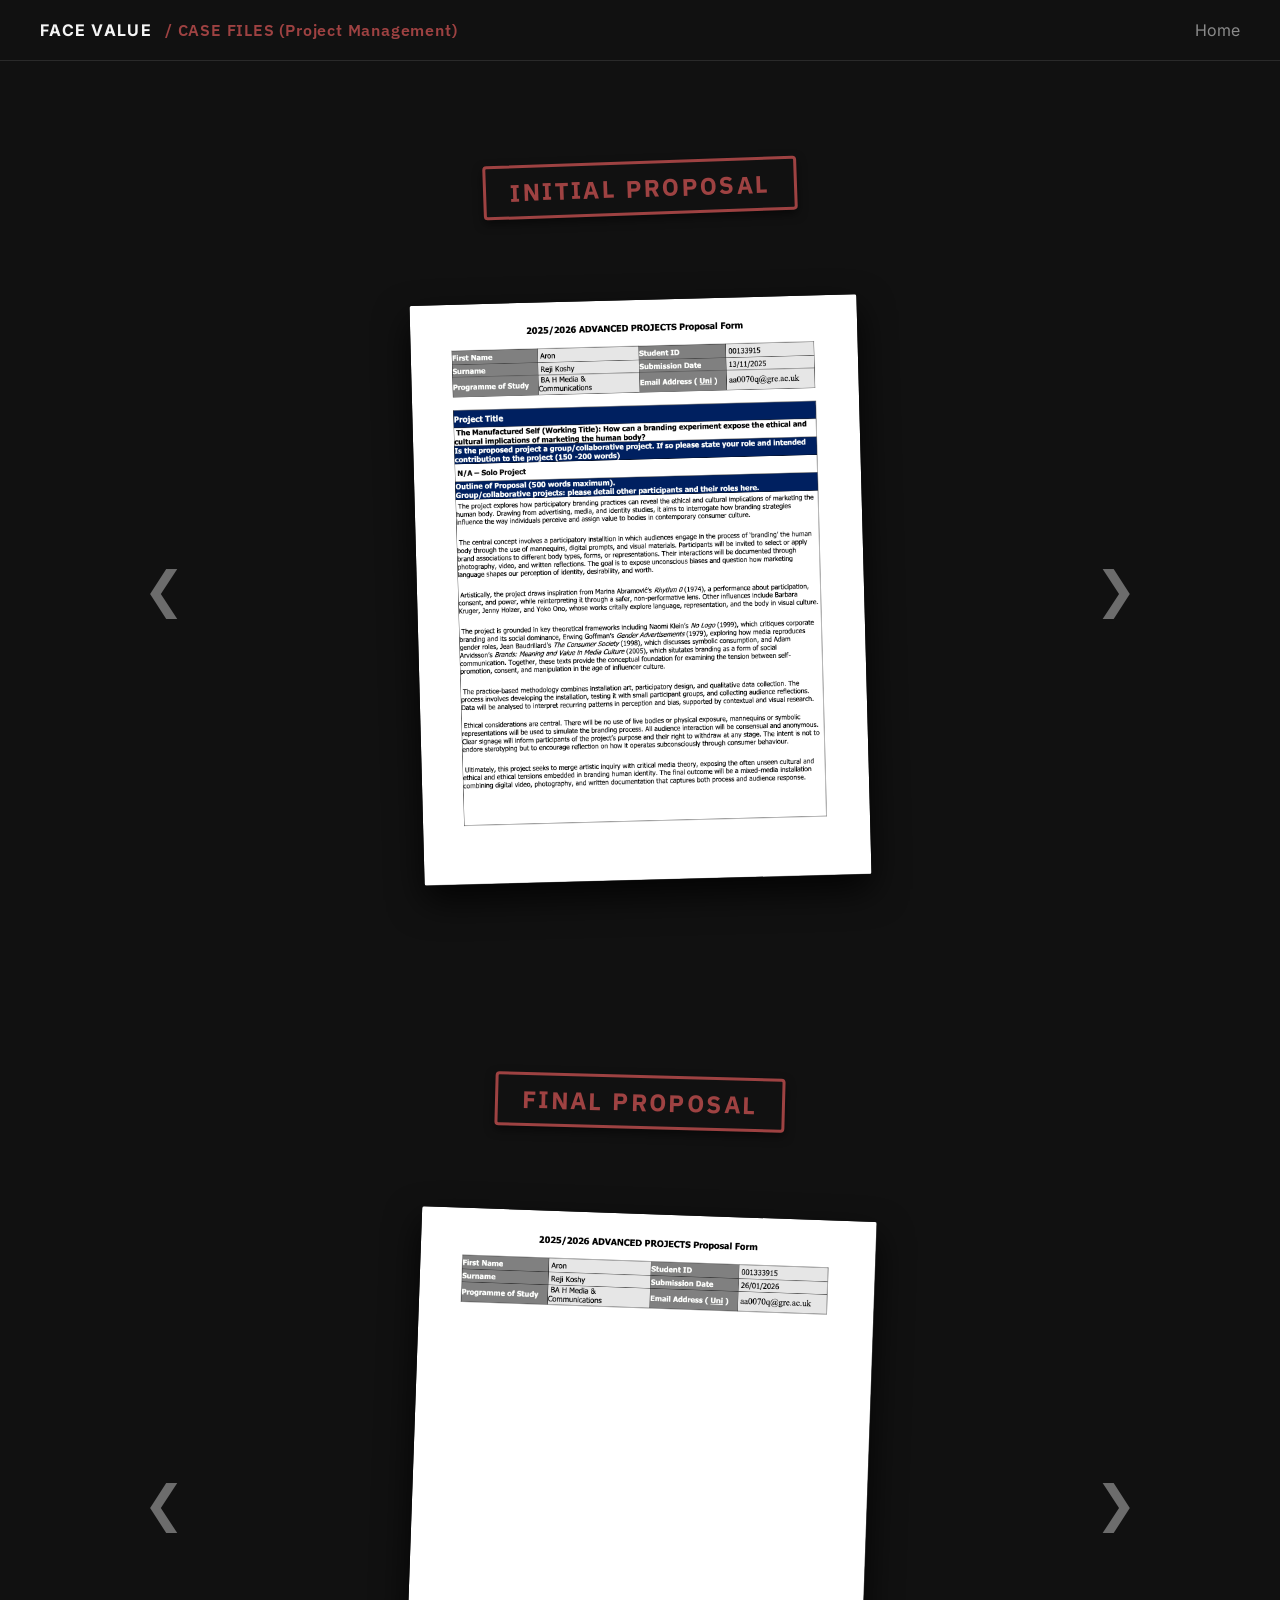
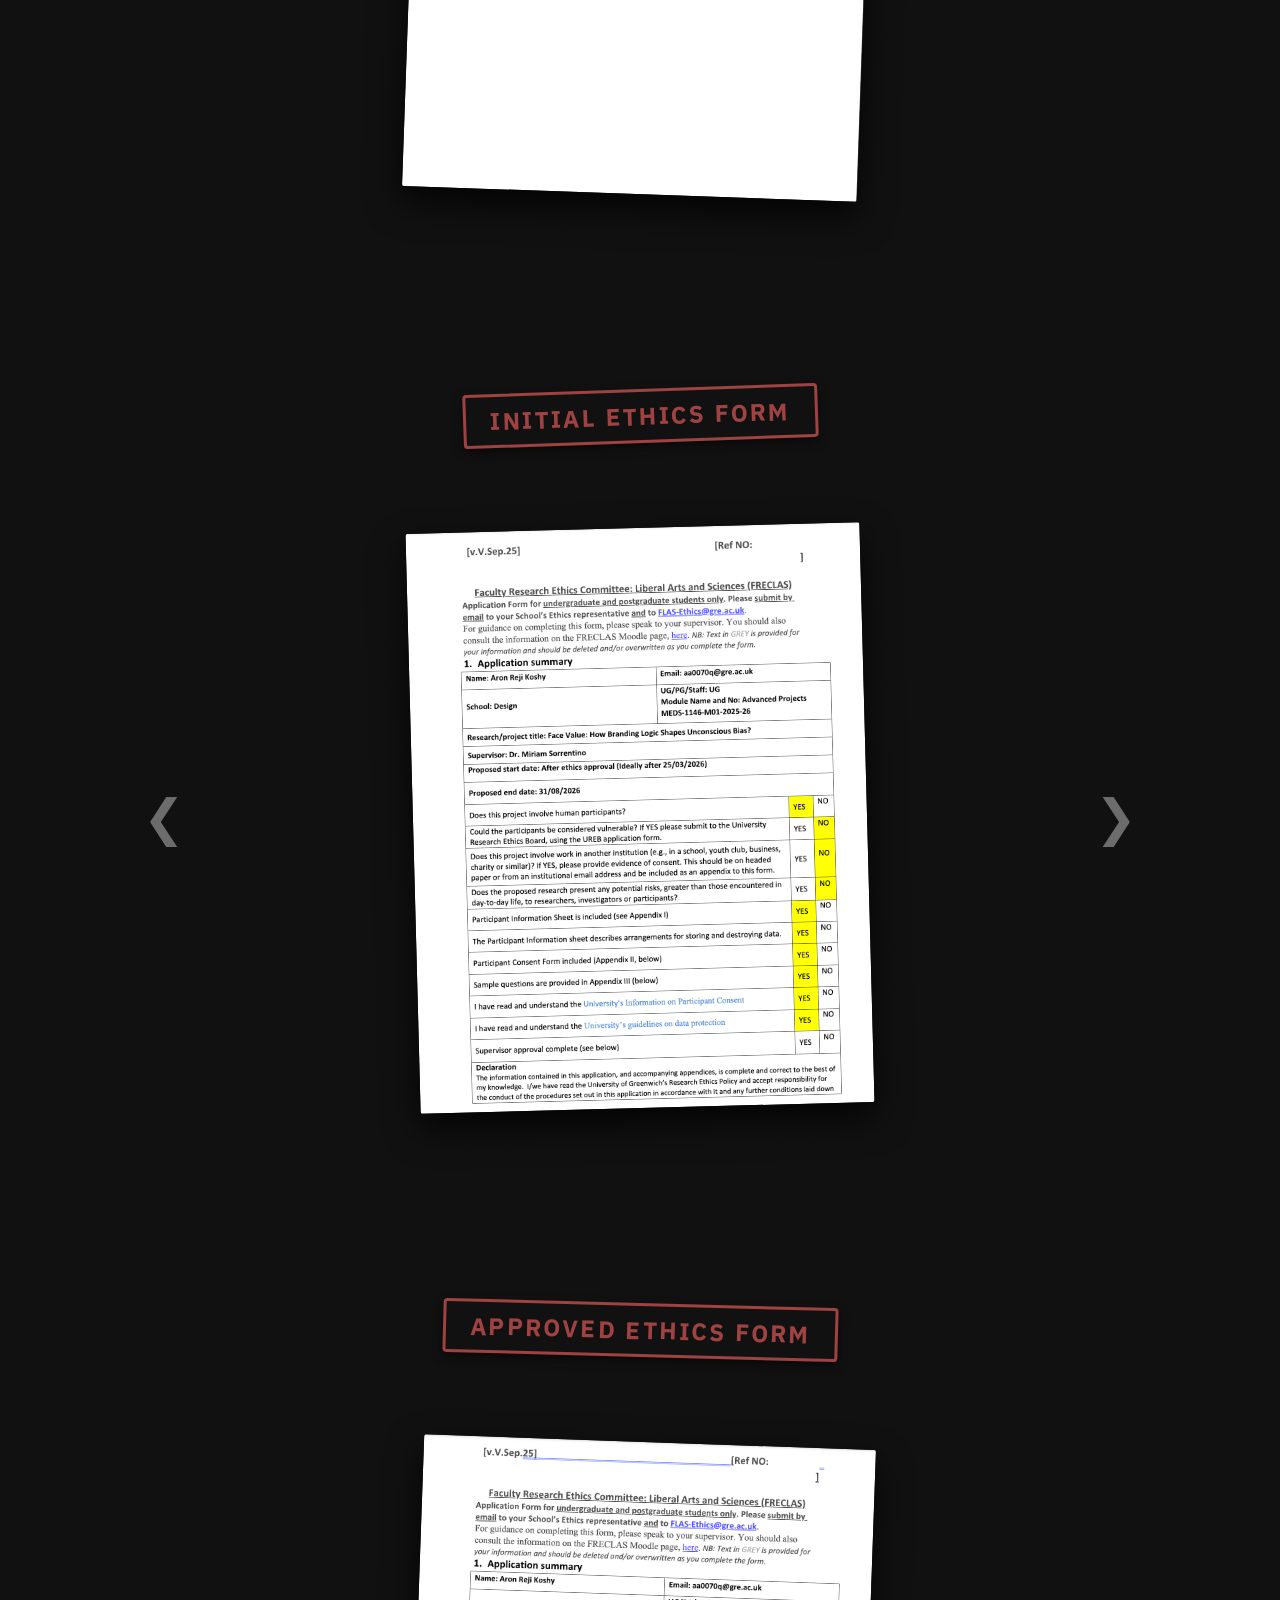
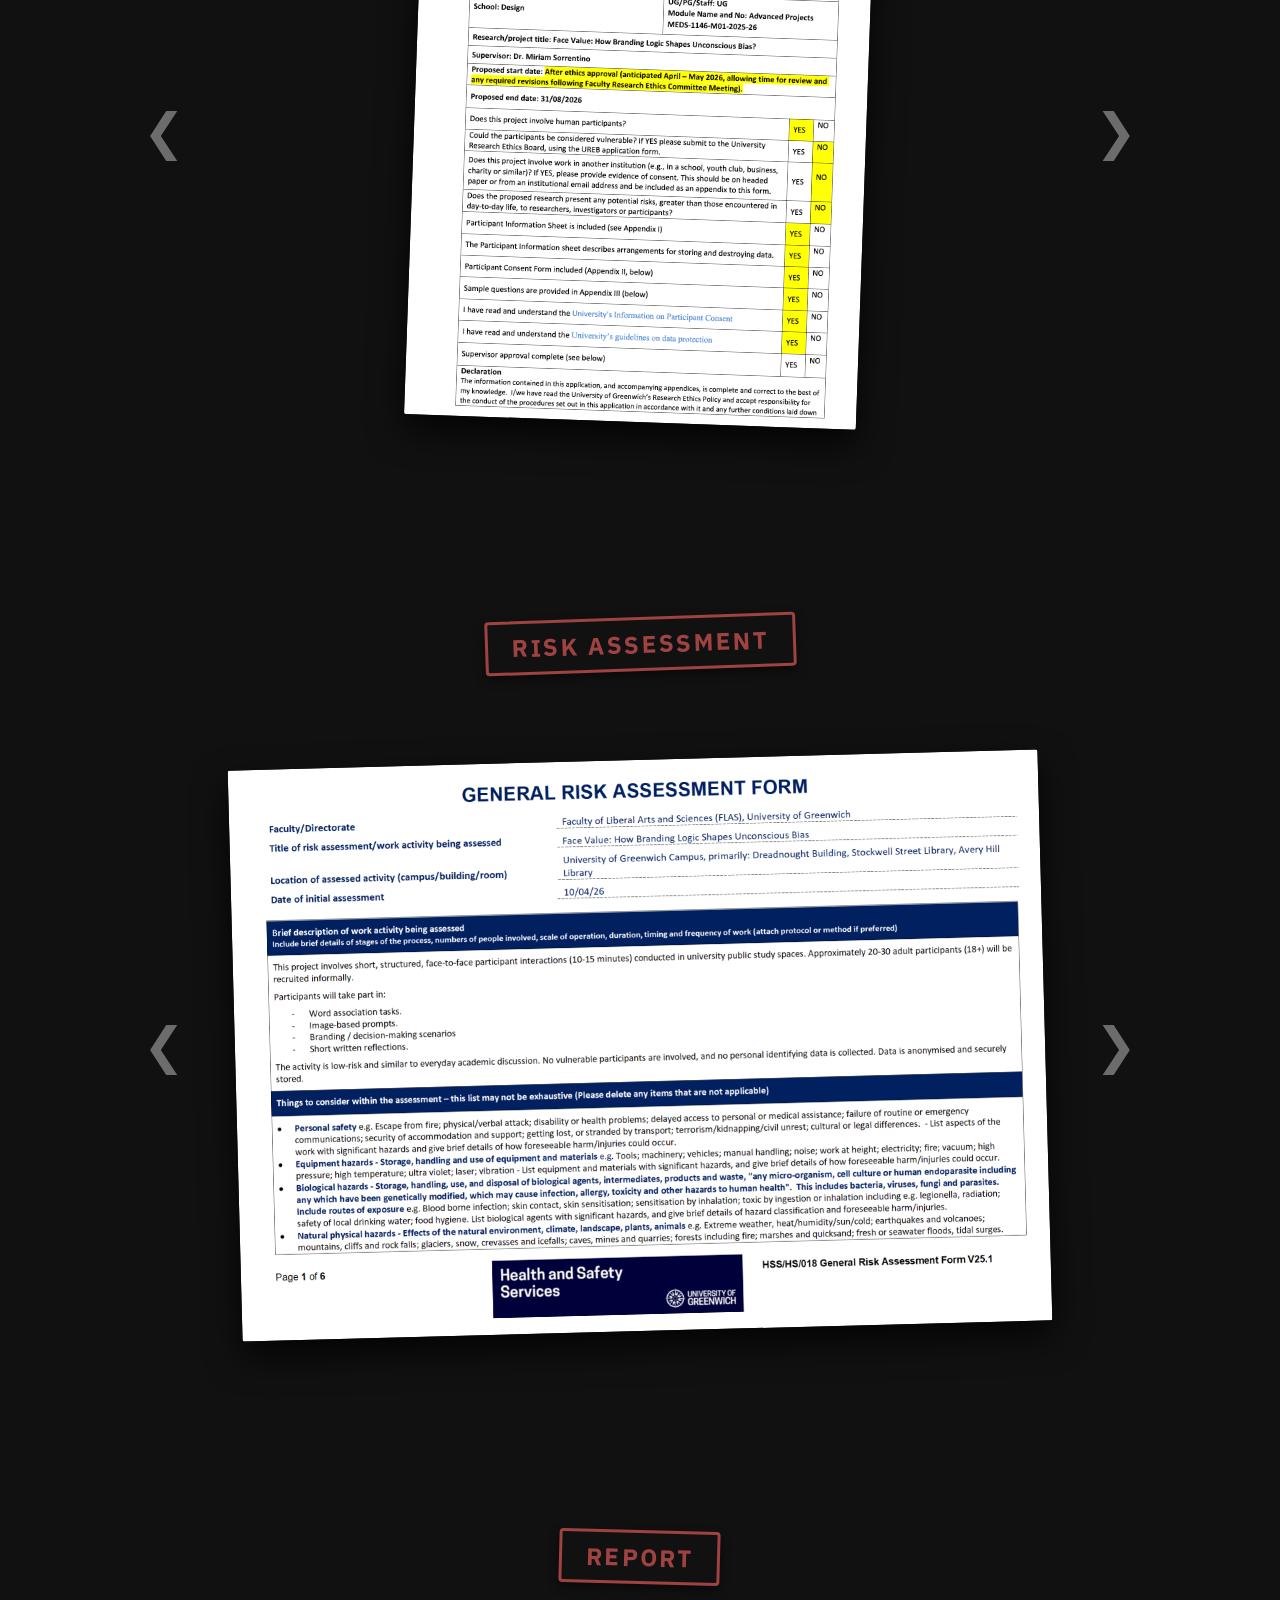
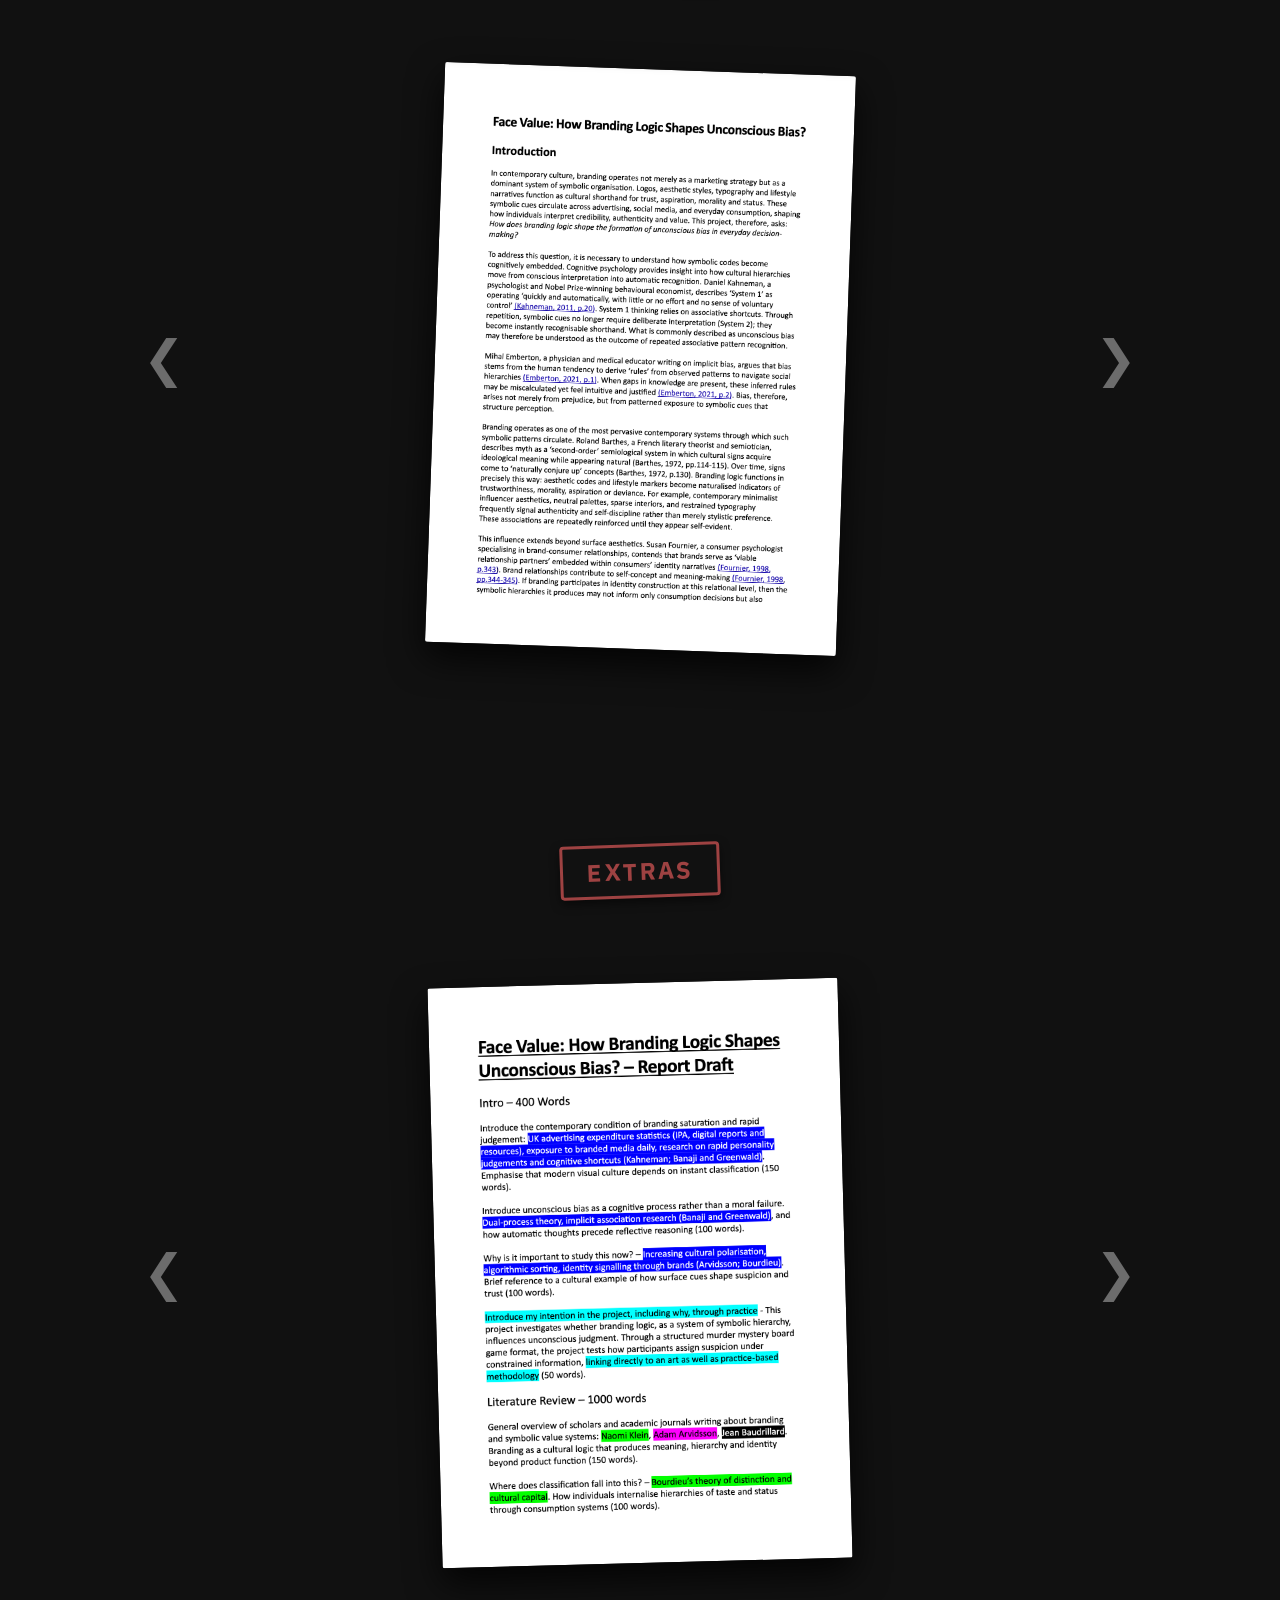
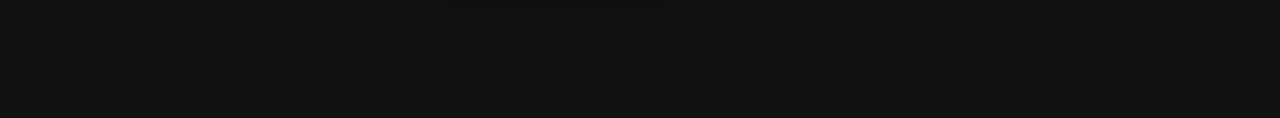
==== management.html @ d6b0194a "first commit" ====
<!DOCTYPE html>
<html lang="en">
<head>
  <meta charset="UTF-8">
  <title>Project Management | Face Value</title>
  
  <link rel="preconnect" href="https://fonts.googleapis.com">
  <link rel="preconnect" href="https://fonts.gstatic.com" crossorigin>
  <link href="https://fonts.googleapis.com/css2?family=IBM+Plex+Sans:wght@400;600;700&family=Inter:wght@300;400;600&display=swap" rel="stylesheet">
  
  <link rel="stylesheet" href="style.css">
</head>

<body>

<nav class="nav">
  <div class="logo">FACE VALUE <span class="nav-subtitle">/ CASE FILES (Project Management)</span></div>
  <div class="nav-links">
    <a href="index.html">Home</a>
  </div>
</nav>

<section class="management-feed">

  <div class="doc-block">
    <h2>Initial Proposal</h2>
    <div class="carousel">
      <button class="arrow left">&#10094;</button>
      <div class="carousel-track">
        <img src="assets/proposal-initial-1.png" class="zoomable active" alt="Initial Proposal Page 1">
        <img src="assets/proposal-initial-2.png" class="zoomable" alt="Initial Proposal Page 2">
        <img src="assets/proposal-initial-3.png" class="zoomable" alt="Initial Proposal Page 3">
      </div>
      <button class="arrow right">&#10095;</button>
    </div>
  </div>

  <div class="doc-block">
    <h2>Final Proposal</h2>
    <div class="carousel">
      <button class="arrow left">&#10094;</button>
      <div class="carousel-track">
        <img src="assets/proposal-final-1.png" class="zoomable active" alt="Final Proposal Page 1">
        <img src="assets/proposal-final-2.png" class="zoomable" alt="Final Proposal Page 2">
        <img src="assets/proposal-final-3.png" class="zoomable" alt="Final Proposal Page 3">
        <img src="assets/proposal-final-4.png" class="zoomable" alt="Final Proposal Page 4">
      </div>
      <button class="arrow right">&#10095;</button>
    </div>
  </div>

  <div class="doc-block">
    <h2>Initial Ethics Form</h2>
    <div class="carousel">
      <button class="arrow left">&#10094;</button>
      <div class="carousel-track">
        <img src="assets/ethics-initial-1.png" class="zoomable active" alt="Initial Ethics Form Page 1">
        <img src="assets/ethics-initial-2.png" class="zoomable" alt="Initial Ethics Form Page 2">
        <img src="assets/ethics-initial-3.png" class="zoomable" alt="Initial Ethics Form Page 3">
        <img src="assets/ethics-initial-4.png" class="zoomable" alt="Initial Ethics Form Page 4">
        <img src="assets/ethics-initial-5.png" class="zoomable" alt="Initial Ethics Form Page 5">
        <img src="assets/ethics-initial-6.png" class="zoomable" alt="Initial Ethics Form Page 6">
        <img src="assets/ethics-initial-7.png" class="zoomable" alt="Initial Ethics Form Page 7">
        <img src="assets/ethics-initial-8.png" class="zoomable" alt="Initial Ethics Form Page 8">
        <img src="assets/ethics-initial-9.png" class="zoomable" alt="Initial Ethics Form Page 9">
        <img src="assets/ethics-initial-10.png" class="zoomable" alt="Initial Ethics Form Page 10">
      </div>
      <button class="arrow right">&#10095;</button>
    </div>
  </div>

  <div class="doc-block">
    <h2>Approved Ethics Form</h2>
    <div class="carousel">
      <button class="arrow left">&#10094;</button>
      <div class="carousel-track">
        <img src="assets/ethics-approved-1.png" class="zoomable active" alt="Approved Ethics Form Page 1">
        <img src="assets/ethics-approved-2.png" class="zoomable" alt="Approved Ethics Form Page 2">
        <img src="assets/ethics-approved-3.png" class="zoomable" alt="Approved Ethics Form Page 3">
        <img src="assets/ethics-approved-4.png" class="zoomable" alt="Approved Ethics Form Page 4">
        <img src="assets/ethics-approved-5.png" class="zoomable" alt="Approved Ethics Form Page 5">
        <img src="assets/ethics-approved-6.png" class="zoomable" alt="Approved Ethics Form Page 6">
        <img src="assets/ethics-approved-7.png" class="zoomable" alt="Approved Ethics Form Page 7">
        <img src="assets/ethics-approved-8.png" class="zoomable" alt="Approved Ethics Form Page 8">
        <img src="assets/ethics-approved-9.png" class="zoomable" alt="Approved Ethics Form Page 9">
        <img src="assets/ethics-approved-10.png" class="zoomable" alt="Approved Ethics Form Page 10">
        <img src="assets/ethics-approved-11.png" class="zoomable" alt="Approved Ethics Form Page 11">
        <img src="assets/ethics-approved-12.png" class="zoomable" alt="Approved Ethics Form Page 12">
        <img src="assets/ethics-approved-13.png" class="zoomable" alt="Approved Ethics Form Page 13">
      </div>
      <button class="arrow right">&#10095;</button>
    </div>
  </div>

  <div class="doc-block">
    <h2>Risk Assessment</h2>
    <div class="carousel">
      <button class="arrow left">&#10094;</button>
      <div class="carousel-track">
        <img src="assets/risk-1.png" class="zoomable active" alt="Risk Assessment Page 1">
        <img src="assets/risk-2.png" class="zoomable" alt="Risk Assessment Page 2">
        <img src="assets/risk-3.png" class="zoomable" alt="Risk Assessment Page 3">
        <img src="assets/risk-4.png" class="zoomable" alt="Risk Assessment Page 4">
        <img src="assets/risk-5.png" class="zoomable" alt="Risk Assessment Page 5">
        <img src="assets/risk-6.png" class="zoomable" alt="Risk Assessment Page 6">
      </div>
      <button class="arrow right">&#10095;</button>
    </div>
  </div>

  <div class="doc-block">
    <h2>Report</h2>
    <div class="carousel">
      <button class="arrow left">&#10094;</button>
      <div class="carousel-track">
        <img src="assets/report-1.png" class="zoomable active" alt="Report Page 1">
        <img src="assets/report-2.png" class="zoomable" alt="Report Page 2">
        <img src="assets/report-3.png" class="zoomable" alt="Report Page 3">
        <img src="assets/report-4.png" class="zoomable" alt="Report Page 4">
        <img src="assets/report-5.png" class="zoomable" alt="Report Page 5">
        <img src="assets/report-6.png" class="zoomable" alt="Report Page 6">
        <img src="assets/report-7.png" class="zoomable" alt="Report Page 7">
        <img src="assets/report-8.png" class="zoomable" alt="Report Page 8">
        <img src="assets/report-9.png" class="zoomable" alt="Report Page 9">
        <img src="assets/report-10.png" class="zoomable" alt="Report Page 10">
        <img src="assets/report-11.png" class="zoomable" alt="Report Page 11">
        <img src="assets/report-12.png" class="zoomable" alt="Report Page 12">
        <img src="assets/report-13.png" class="zoomable" alt="Report Page 13">
        <img src="assets/report-14.png" class="zoomable" alt="Report Page 14">
        <img src="assets/report-15.png" class="zoomable" alt="Report Page 15">
        <img src="assets/report-16.png" class="zoomable" alt="Report Page 16">
        <img src="assets/report-17.png" class="zoomable" alt="Report Page 17">
        <img src="assets/report-18.png" class="zoomable" alt="Report Page 18">
      </div>
      <button class="arrow right">&#10095;</button>
    </div>
  </div>

  <div class="doc-block">
    <h2>Extras</h2>
    <div class="carousel">
      <button class="arrow left">&#10094;</button>
      <div class="carousel-track">
        <img src="assets/extras-1.png" class="zoomable active" alt="Extras Page 1">
        <img src="assets/extras-2.png" class="zoomable" alt="Extras Page 2">
        <img src="assets/extras-3.png" class="zoomable" alt="Extras Page 3">
        <img src="assets/extras-4.png" class="zoomable" alt="Extras Page 4">
      </div>
      <button class="arrow right">&#10095;</button>
    </div>
  </div>

</section>

<div class="zoom-overlay" id="zoomOverlay">
  <div class="zoom-wrapper">
    <button class="modal-arrow left" id="modalLeft">&#10094;</button>
    <img id="zoomedImage">
    <button class="modal-arrow right" id="modalRight">&#10095;</button>
  </div>
</div>

<script src="management.js"></script>

</body>
</html>
---- style.css ----
@property --float-x { syntax: "<length>"; inherits: false; initial-value: 0px; }
@property --float-y { syntax: "<length>"; inherits: false; initial-value: 0px; }
@property --float-rotate { syntax: "<angle>"; inherits: false; initial-value: 0deg; }
@property --ambient-light { syntax: "<number>"; inherits: false; initial-value: 0; }
@property --ambient-red { syntax: "<number>"; inherits: false; initial-value: 0; }
@property --fog-pulse { syntax: "<number>"; inherits: false; initial-value: 0; }

body {
  margin: 0;
  min-height: 100vh;
  /* Design System: Helvetica Neue for general hierarchy, Inter for standard text fallback */
  font-family: "Helvetica Neue", Inter, sans-serif; 
  background: #111111;
  color: #F5F5F5;
  animation: page-enter 320ms cubic-bezier(0.16, 1, 0.3, 1) backwards;
  transition: opacity 260ms ease, transform 260ms cubic-bezier(0.22, 1, 0.36, 1), filter 260ms ease;
}

body.page-leaving {
  opacity: 0;
  transform: scale(0.985);
  filter: brightness(0.78);
  pointer-events: none;
}

.home-page {
  --edge-darkness: 0.62;
  --fog-opacity: 0.55;
  --fog-pulse: 0;
  --red-wash: 0.16;
  --spotlight-strength: 0.13;
  --ambient-light: 0;
  --ambient-red: 0;
  position: relative;
  overflow-x: hidden;
  background:
    radial-gradient(circle at 50% 34%, rgba(255, 255, 255, calc(var(--spotlight-strength) + var(--ambient-light))), rgba(255, 255, 255, 0.025) 22%, transparent 48%),
    radial-gradient(circle at 50% 48%, rgba(158, 66, 66, calc(var(--red-wash) + var(--ambient-red))), transparent 34%),
    linear-gradient(155deg, #171515 0%, #0f1010 45%, #181210 100%);
  animation: page-enter 320ms cubic-bezier(0.16, 1, 0.3, 1) backwards, ambient-light-pulse 34s ease-in-out infinite alternate;
}

.home-page:has(.card:hover) {
  --edge-darkness: 0.74;
  --fog-opacity: 0.42;
  --red-wash: 0.1;
  --spotlight-strength: 0.09;
}

.home-page::before, .home-page::after { content: ""; position: fixed; inset: 0; pointer-events: none; }
.home-page::before { z-index: 0; background: radial-gradient(circle at center, transparent 42%, rgba(0, 0, 0, var(--edge-darkness)) 100%), repeating-radial-gradient(circle at 18% 32%, rgba(255, 255, 255, 0.035) 0 1px, transparent 1px 4px), repeating-radial-gradient(circle at 72% 64%, rgba(0, 0, 0, 0.08) 0 1px, transparent 1px 5px); background-size: auto, 9px 9px, 11px 11px; mix-blend-mode: soft-light; transition: background 0.35s ease; }
.home-page::after { z-index: 1; background: radial-gradient(circle at 50% 42%, rgba(255, 255, 255, 0.06), transparent 28%), radial-gradient(circle at 28% 70%, rgba(255, 255, 255, 0.045), transparent 24%); filter: blur(26px); opacity: calc(var(--fog-opacity) + var(--fog-pulse)); transform: scale(1); transition: opacity 0.35s ease; animation: ambient-fog-drift 42s ease-in-out infinite alternate; }

.home-page .home-title, .home-page .board { position: relative; z-index: 2; }

.nav { display: flex; justify-content: space-between; align-items: center; padding: 20px 40px; border-bottom: 1px solid #2a2a2a; animation: nav-pop 420ms cubic-bezier(0.16, 1, 0.3, 1) 80ms backwards; }
.logo { font-weight: 700; letter-spacing: 0.08em; }
.nav a { margin-left: 20px; text-decoration: none; color: #8A8A8A; transition: color 0.3s ease; }
.nav a:hover { color: #F5F5F5; }

.home-title { max-width: 1180px; margin: 0 auto; padding: 48px 40px 4px; text-align: center; }
.home-title h1 { margin: 0; font-size: clamp(48px, 8vw, 96px); font-weight: 800; line-height: 0.95; letter-spacing: 0.08em; text-shadow: 0 18px 80px rgba(0, 0, 0, 0.5), 0 0 30px rgba(255, 255, 255, 0.08); animation: title-settle 820ms cubic-bezier(0.16, 1, 0.3, 1) 100ms both; }

.board { position: relative; height: calc(100vh - 150px); min-height: 580px; max-width: 1180px; margin: 0 auto; }
.board::after { content: ""; position: absolute; inset: 0; z-index: 0; pointer-events: none; background: radial-gradient(circle at 50% 46%, rgba(158, 66, 66, 0.16), transparent 58%); opacity: 0.28; transition: opacity 0.35s ease; }
.board:has(.card:hover)::after { opacity: 0.5; }

.card { --card-tilt: 0deg; --float-x: 0px; --float-y: 0px; --float-rotate: 0deg; --magnet-x: 0px; --magnet-y: 0px; position: absolute; z-index: 1; width: 220px; padding: 20px; background: #1a1a1a; border: 1px solid #2a2a2a; cursor: pointer; transition: transform 0.35s ease, border-color 0.35s ease, box-shadow 0.35s ease, filter 0.35s ease, opacity 0.35s ease; }
.home-page .card { color: #181818; background: radial-gradient(circle at 22% 18%, rgba(255, 255, 255, 0.8), transparent 16%), repeating-radial-gradient(circle at 14% 26%, rgba(0, 0, 0, 0.035) 0 1px, transparent 1px 5px), repeating-linear-gradient(105deg, rgba(255, 255, 255, 0.16) 0 1px, transparent 1px 7px), linear-gradient(145deg, #f0f0ef, #d9dada); border-color: rgba(255, 255, 255, 0.42); border-radius: 4px; box-shadow: 0 18px 34px rgba(0, 0, 0, 0.38), 0 2px 2px rgba(0, 0, 0, 0.18); filter: saturate(0.92) contrast(0.96); transform: translate3d(calc(var(--magnet-x) + var(--float-x)), calc(var(--magnet-y) + var(--float-y)), 0) rotate(calc(var(--card-tilt) + var(--float-rotate))); transform-origin: center top; animation: card-drift 31s ease-in-out infinite alternate; will-change: transform; }
.home-page .card::before { content: ""; position: absolute; top: 9px; left: 50%; width: 10px; height: 10px; border-radius: 50%; background: radial-gradient(circle at 35% 30%, #ffd9d9 0 18%, #b84a4a 48%, #5d1515 100%); box-shadow: 0 2px 4px rgba(0, 0, 0, 0.38), 0 0 10px rgba(158, 66, 66, 0.28); transform: translateX(-50%); }
.home-page .card h2, .home-page .card p { position: relative; }
.home-page .card h2 { margin-top: 12px; }
.home-page .card p { color: rgba(24, 24, 24, 0.68); }

.card:hover { z-index: 3; opacity: 1; transform: translate3d(calc(var(--magnet-x) + var(--float-x)), calc(var(--magnet-y) + var(--float-y) - 9px), 0) rotate(calc(var(--card-tilt) + var(--float-rotate))) scale(1.05); border-color: #9E4242; }
.home-page .card:hover { box-shadow: 0 26px 52px rgba(0, 0, 0, 0.48), 0 6px 10px rgba(0, 0, 0, 0.2); border-color: rgba(195, 92, 84, 0.7); filter: saturate(1.08) contrast(1.08); }
.home-page .card.is-transitioning { z-index: 5; opacity: 1; pointer-events: none; transform: translate3d(calc(var(--magnet-x) + var(--float-x)), calc(var(--magnet-y) + var(--float-y) - 16px), 0) rotate(calc(var(--card-tilt) + var(--float-rotate))) scale(1.16); filter: saturate(1.1) contrast(1.1); box-shadow: 0 34px 70px rgba(0, 0, 0, 0.58), 0 12px 22px rgba(0, 0, 0, 0.25); transition-duration: 260ms; }
.board:has(.card:hover) .card:not(:hover) { opacity: 0.42; filter: saturate(0.72) contrast(0.88) blur(0.45px); }
.board:has(.card.is-transitioning) .card:not(.is-transitioning) { opacity: 0.22; filter: saturate(0.6) contrast(0.82) blur(0.8px); }

.card:nth-child(1) { --card-tilt: -2.6deg; top: 12%; left: clamp(24px, calc(50% - 330px), calc(100% - 244px)); animation-duration: 34s; animation-delay: -8s; }
.card:nth-child(2) { --card-tilt: 1.8deg; top: 36%; left: clamp(24px, calc(50% - 108px), calc(100% - 244px)); animation-duration: 39s; animation-delay: -17s; }
.card:nth-child(3) { --card-tilt: 2.4deg; top: 10%; left: clamp(24px, calc(50% + 102px), calc(100% - 244px)); animation-duration: 36s; animation-delay: -12s; }
.card:nth-child(4) { --card-tilt: -1.7deg; bottom: 12%; left: clamp(24px, calc(50% - 280px), calc(100% - 244px)); animation-duration: 41s; animation-delay: -22s; }
.card:nth-child(5) { --card-tilt: 1.2deg; bottom: 14%; left: clamp(24px, calc(50% + 78px), calc(100% - 244px)); animation-duration: 37s; animation-delay: -5s; }

@keyframes page-enter { from { opacity: 0; transform: scale(1.012); filter: brightness(0.8); } to { opacity: 1; transform: scale(1); filter: brightness(1); } }
@keyframes nav-pop { from { opacity: 0; transform: translate3d(0, -12px, 0) scale(0.985); } to { opacity: 1; transform: translate3d(0, 0, 0); } }
@keyframes title-settle { from { opacity: 0; transform: translate3d(0, 10px, 0) scale(0.99); filter: blur(2px); } to { opacity: 1; transform: translate3d(0, 0, 0) scale(1); filter: blur(0); } }
@keyframes card-drift { 0% { --float-x: -1px; --float-y: 0.5px; --float-rotate: -0.12deg; } 45% { --float-x: 1.5px; --float-y: -1.25px; --float-rotate: 0.14deg; } 100% { --float-x: -0.5px; --float-y: 1px; --float-rotate: -0.08deg; } }
@keyframes ambient-light-pulse { 0% { --ambient-light: -0.008; --ambient-red: -0.01; } 50% { --ambient-light: 0.012; --ambient-red: 0.006; } 100% { --ambient-light: -0.002; --ambient-red: 0.012; } }
@keyframes ambient-fog-drift { 0% { --fog-pulse: -0.025; transform: translate3d(0, 0, 0) scale(1); } 50% { --fog-pulse: 0.015; transform: translate3d(0.4%, -0.35%, 0) scale(1.035); } 100% { --fog-pulse: 0.005; transform: translate3d(-0.25%, 0.25%, 0) scale(1.02); } }

@media (prefers-reduced-motion: reduce) {
  .home-page, .home-page::after, .home-page .card, .home-page .home-title h1, .nav { animation: none; }
  body { animation: none; transition: opacity 160ms ease; }
  body.page-leaving { transform: none; filter: none; }
}

@media (hover: hover) and (pointer: fine) {
  .home-page, .home-page a, .home-page .card { cursor: none; }
  .custom-cursor, .cursor-trail { position: fixed; top: 0; left: 0; border-radius: 50%; pointer-events: none; opacity: 0; transform: translate3d(-50%, -50%, 0); transition: width 0.25s ease, height 0.25s ease, border-color 0.25s ease, background 0.25s ease, opacity 0.25s ease; z-index: 20; }
  .custom-cursor { width: 14px; height: 14px; border: 1px solid rgba(245, 245, 245, 0.62); background: rgba(245, 245, 245, 0.04); box-shadow: 0 0 18px rgba(245, 245, 245, 0.08); mix-blend-mode: difference; }
  .cursor-trail { width: 26px; height: 26px; border: 1px solid rgba(158, 66, 66, 0.2); background: rgba(158, 66, 66, 0.045); filter: blur(0.2px); z-index: 19; }
  .cursor-ready .custom-cursor, .cursor-ready .cursor-trail { opacity: 1; }
  .cursor-card-hover .custom-cursor { width: 30px; height: 30px; border-color: rgba(195, 92, 84, 0.82); background: rgba(195, 92, 84, 0.08); box-shadow: 0 0 24px rgba(195, 92, 84, 0.18); mix-blend-mode: normal; }
  .cursor-card-hover .cursor-trail { width: 42px; height: 42px; border-color: rgba(195, 92, 84, 0.22); background: rgba(195, 92, 84, 0.055); }
  @media (prefers-reduced-motion: reduce) { .cursor-trail { display: none; } }
}

/* ========================= */
/* MANAGEMENT PAGE: CASE FILES */
/* ========================= */

.nav-subtitle {
  color: #9E4242; /* Primary Red */
  font-family: 'IBM Plex Sans', sans-serif; /* Crime-related secondary font explicitly declared */
  font-weight: 600;
  letter-spacing: 0.05em;
  margin-left: 8px;
}

.management-feed {
  max-width: 1100px;
  margin: 80px auto 120px auto;
  display: flex;
  flex-direction: column;
  gap: 140px;
  padding: 0 20px;
}

.doc-block {
  display: flex;
  flex-direction: column;
  align-items: center;
  width: 100%;
}

/* STAMPED HEADINGS (Crime theme = IBM Plex Sans) */
.doc-block h2 {
  margin-bottom: 50px;
  color: #9E4242;
  font-family: 'IBM Plex Sans', sans-serif;
  font-weight: 700;
  font-size: 24px;
  letter-spacing: 0.1em;
  text-transform: uppercase;
  border: 3px solid #9E4242;
  padding: 8px 24px;
  border-radius: 4px;
  background: rgba(17, 17, 17, 0.9);
  transform: rotate(-2deg);
  box-shadow: 0 4px 10px rgba(0,0,0,0.5);
}

.doc-block:nth-child(even) h2 {
  transform: rotate(1.5deg);
}

.carousel {
  display: flex;
  align-items: center;
  justify-content: center;
  gap: 10px; 
  width: 100%;
}

.carousel-track {
  width: 850px; 
  height: 650px;
  position: relative;
  display: flex;
  justify-content: center;
  align-items: center;
}

/* EVIDENCE PHOTOS - Completely transparent background, no white borders */
.carousel-track img {
  position: absolute;
  max-width: calc(100% - 40px);
  max-height: calc(100% - 70px);
  object-fit: contain;
  opacity: 0;
  transition: opacity 0.4s ease, transform 0.4s ease;
  pointer-events: none;
  border-radius: 2px;
  box-shadow: 0 15px 35px rgba(0,0,0,0.8), inset 0 0 0 1px rgba(255,255,255,0.05);
  transform: scale(0.9) rotate(0deg);
}

.carousel-track img.active {
  opacity: 1;
  pointer-events: auto;
  cursor: zoom-in;
}

/* Scatter the active photos at random angles */
.doc-block:nth-child(odd) .carousel-track img.active {
  transform: scale(1) rotate(-1.5deg);
}

.doc-block:nth-child(even) .carousel-track img.active {
  transform: scale(1) rotate(2deg);
}

/* MAIN PAGE ARROWS */
.arrow {
  background: none;
  border: none;
  font-size: 50px;
  color: rgba(245, 245, 245, 0.4);
  cursor: pointer;
  transition: color 0.2s ease, transform 0.2s ease;
  padding: 20px;
}

.arrow:hover {
  color: #9E4242; /* Arrows turn red on hover */
  transform: scale(1.1);
}

/* ========================= */
/* ZOOM SYSTEM (ENHANCED) */
/* ========================= */

.zoom-overlay {
  position: fixed;
  inset: 0;
  background: rgba(17, 17, 17, 0.95);
  display: none;
  justify-content: center;
  align-items: center;
  z-index: 1000;
  /* CUSTOM CSS CURSOR: Gritty Red "X" for closing the file */
  cursor: url("data:image/svg+xml,%3Csvg xmlns='http://www.w3.org/2000/svg' width='32' height='32'%3E%3Cpath d='M8 8 L24 24 M24 8 L8 24' stroke='%239E4242' stroke-width='4' stroke-linecap='round'/%3E%3C/svg%3E") 16 16, pointer;
  animation: zoom-in 0.2s ease-out;
}

.zoom-overlay.active {
  display: flex;
}

/* Wrapper to hold the image and arrows together */
.zoom-wrapper {
  position: relative;
  display: flex;
  justify-content: center;
  align-items: center;
  cursor: default; /* Stops the Red X from showing over the document itself */
}

#zoomedImage {
  max-width: 85vw; /* Limits image to 85% of screen width */
  max-height: 90vh; /* Limits image to 90% of screen height */
  object-fit: contain;
  border-radius: 4px;
}

/* Modal Navigation Arrows */
.modal-arrow {
  position: absolute;
  top: 50%;
  transform: translateY(-50%);
  background: none;
  border: none;
  font-size: 70px;
  color: rgba(245, 245, 245, 0.4);
  cursor: pointer; /* Uses standard pointer cursor for arrows */
  z-index: 1010;
  transition: color 0.2s ease, transform 0.2s ease;
  padding: 30px;
}

.modal-arrow:hover {
  color: #9E4242;
  transform: translateY(-50%) scale(1.1);
}

.modal-arrow.left { left: -120px; }
.modal-arrow.right { right: -120px; }

@keyframes zoom-in {
  from { opacity: 0; transform: scale(0.95); }
  to { opacity: 1; transform: scale(1); }
}
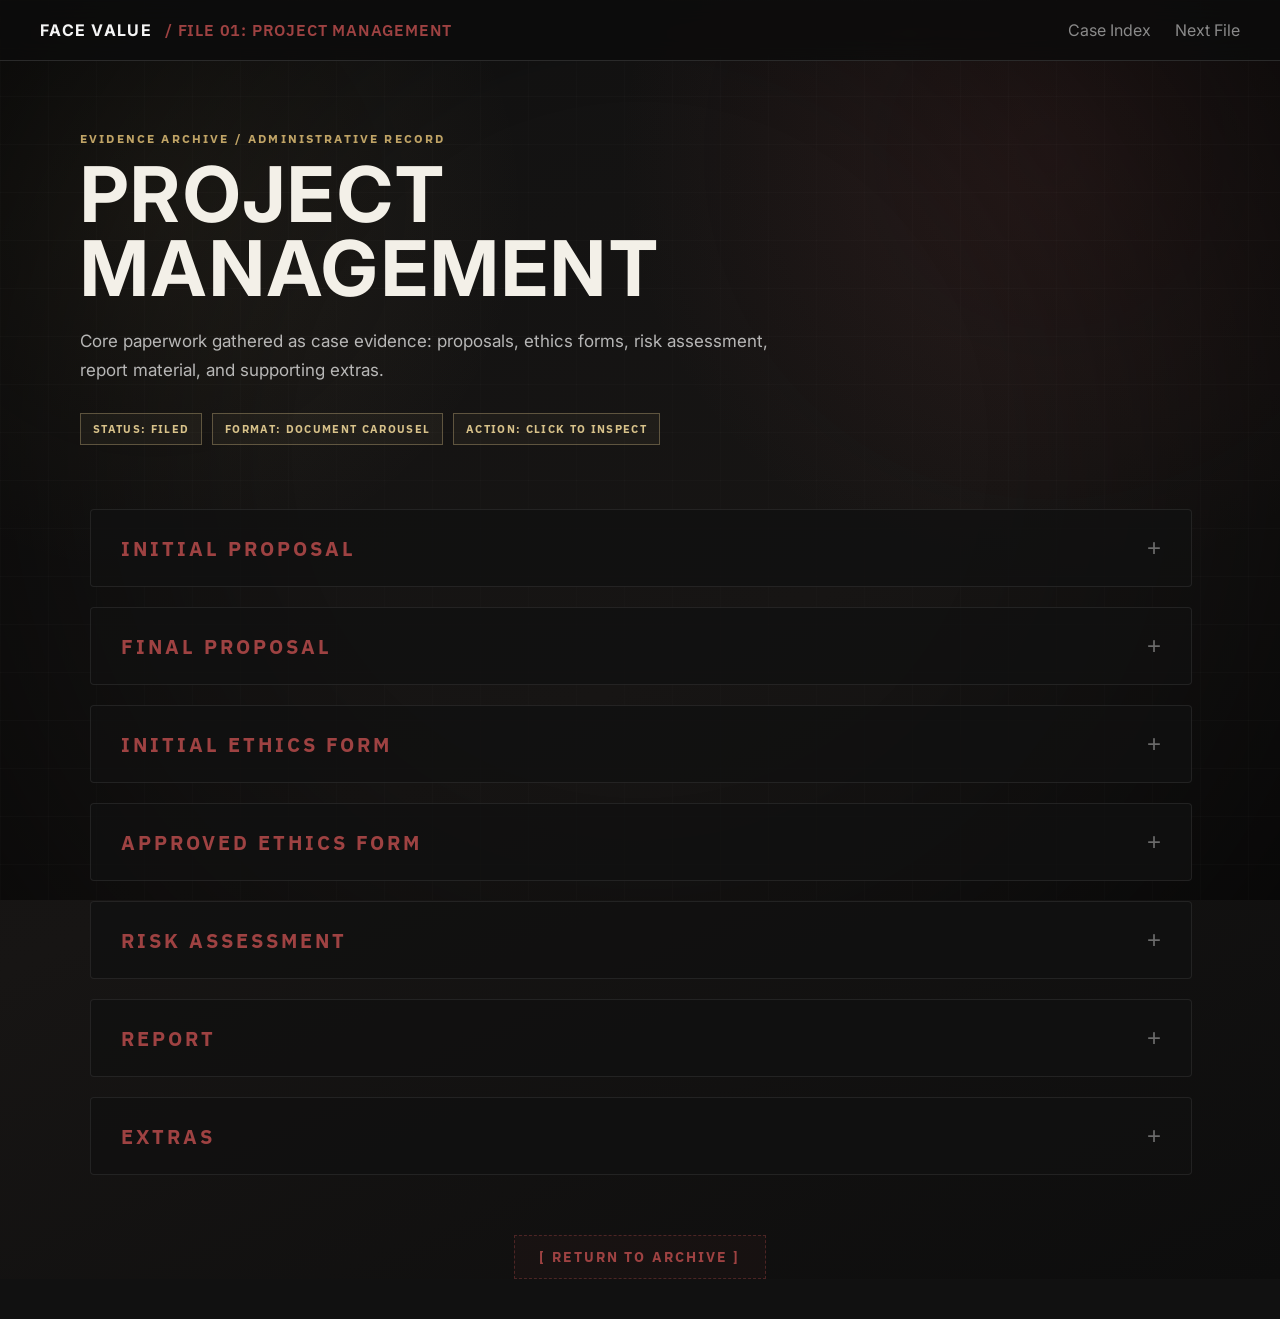
==== commit 7d4ea1c2: "feat: managment done" ====
--- a/management.html
+++ b/management.html
@@ -1,166 +1,235 @@
 <!DOCTYPE html>
 <html lang="en">
 <head>
-  <meta charset="UTF-8">
-  <title>Project Management | Face Value</title>
-  
+ <meta charset="UTF-8">
+ <title>Project Management | Face Value</title>
   <link rel="preconnect" href="https://fonts.googleapis.com">
-  <link rel="preconnect" href="https://fonts.gstatic.com" crossorigin>
-  <link href="https://fonts.googleapis.com/css2?family=IBM+Plex+Sans:wght@400;600;700&family=Inter:wght@300;400;600&display=swap" rel="stylesheet">
-  
+ <link rel="preconnect" href="https://fonts.gstatic.com" crossorigin>
+ <link href="https://fonts.googleapis.com/css2?family=IBM+Plex+Sans:wght@400;600;700&family=Inter:wght@300;400;600&display=swap" rel="stylesheet">
   <link rel="stylesheet" href="style.css">
 </head>
 
-<body>
+<body class="case-page management-page">
 
 <nav class="nav">
-  <div class="logo">FACE VALUE <span class="nav-subtitle">/ CASE FILES (Project Management)</span></div>
-  <div class="nav-links">
-    <a href="index.html">Home</a>
-  </div>
+ <div class="logo">FACE VALUE <span class="nav-subtitle">/ FILE 01: PROJECT MANAGEMENT</span></div>
+ <div class="nav-links">
+   <a href="index.html">Case Index</a>
+   <a href="research.html">Next File</a>
+ </div>
 </nav>
 
+<header class="case-hero">
+ <p class="case-kicker">Evidence Archive / Administrative Record</p>
+ <h1>Project Management</h1>
+ <p>Core paperwork gathered as case evidence: proposals, ethics forms, risk assessment, report material, and supporting extras.</p>
+ <div class="case-meta-row">
+   <span>Status: Filed</span>
+   <span>Format: Document Carousel</span>
+   <span>Action: Click to inspect</span>
+ </div>
+</header>
+
 <section class="management-feed">
 
   <div class="doc-block">
-    <h2>Initial Proposal</h2>
-    <div class="carousel">
-      <button class="arrow left">&#10094;</button>
-      <div class="carousel-track">
-        <img src="assets/proposal-initial-1.png" class="zoomable active" alt="Initial Proposal Page 1">
-        <img src="assets/proposal-initial-2.png" class="zoomable" alt="Initial Proposal Page 2">
-        <img src="assets/proposal-initial-3.png" class="zoomable" alt="Initial Proposal Page 3">
-      </div>
-      <button class="arrow right">&#10095;</button>
-    </div>
-  </div>
-
-  <div class="doc-block">
-    <h2>Final Proposal</h2>
-    <div class="carousel">
-      <button class="arrow left">&#10094;</button>
-      <div class="carousel-track">
-        <img src="assets/proposal-final-1.png" class="zoomable active" alt="Final Proposal Page 1">
-        <img src="assets/proposal-final-2.png" class="zoomable" alt="Final Proposal Page 2">
-        <img src="assets/proposal-final-3.png" class="zoomable" alt="Final Proposal Page 3">
-        <img src="assets/proposal-final-4.png" class="zoomable" alt="Final Proposal Page 4">
-      </div>
-      <button class="arrow right">&#10095;</button>
-    </div>
-  </div>
-
-  <div class="doc-block">
-    <h2>Initial Ethics Form</h2>
-    <div class="carousel">
-      <button class="arrow left">&#10094;</button>
-      <div class="carousel-track">
-        <img src="assets/ethics-initial-1.png" class="zoomable active" alt="Initial Ethics Form Page 1">
-        <img src="assets/ethics-initial-2.png" class="zoomable" alt="Initial Ethics Form Page 2">
-        <img src="assets/ethics-initial-3.png" class="zoomable" alt="Initial Ethics Form Page 3">
-        <img src="assets/ethics-initial-4.png" class="zoomable" alt="Initial Ethics Form Page 4">
-        <img src="assets/ethics-initial-5.png" class="zoomable" alt="Initial Ethics Form Page 5">
-        <img src="assets/ethics-initial-6.png" class="zoomable" alt="Initial Ethics Form Page 6">
-        <img src="assets/ethics-initial-7.png" class="zoomable" alt="Initial Ethics Form Page 7">
-        <img src="assets/ethics-initial-8.png" class="zoomable" alt="Initial Ethics Form Page 8">
-        <img src="assets/ethics-initial-9.png" class="zoomable" alt="Initial Ethics Form Page 9">
-        <img src="assets/ethics-initial-10.png" class="zoomable" alt="Initial Ethics Form Page 10">
-      </div>
-      <button class="arrow right">&#10095;</button>
-    </div>
-  </div>
-
-  <div class="doc-block">
-    <h2>Approved Ethics Form</h2>
-    <div class="carousel">
-      <button class="arrow left">&#10094;</button>
-      <div class="carousel-track">
-        <img src="assets/ethics-approved-1.png" class="zoomable active" alt="Approved Ethics Form Page 1">
-        <img src="assets/ethics-approved-2.png" class="zoomable" alt="Approved Ethics Form Page 2">
-        <img src="assets/ethics-approved-3.png" class="zoomable" alt="Approved Ethics Form Page 3">
-        <img src="assets/ethics-approved-4.png" class="zoomable" alt="Approved Ethics Form Page 4">
-        <img src="assets/ethics-approved-5.png" class="zoomable" alt="Approved Ethics Form Page 5">
-        <img src="assets/ethics-approved-6.png" class="zoomable" alt="Approved Ethics Form Page 6">
-        <img src="assets/ethics-approved-7.png" class="zoomable" alt="Approved Ethics Form Page 7">
-        <img src="assets/ethics-approved-8.png" class="zoomable" alt="Approved Ethics Form Page 8">
-        <img src="assets/ethics-approved-9.png" class="zoomable" alt="Approved Ethics Form Page 9">
-        <img src="assets/ethics-approved-10.png" class="zoomable" alt="Approved Ethics Form Page 10">
-        <img src="assets/ethics-approved-11.png" class="zoomable" alt="Approved Ethics Form Page 11">
-        <img src="assets/ethics-approved-12.png" class="zoomable" alt="Approved Ethics Form Page 12">
-        <img src="assets/ethics-approved-13.png" class="zoomable" alt="Approved Ethics Form Page 13">
-      </div>
-      <button class="arrow right">&#10095;</button>
-    </div>
-  </div>
-
-  <div class="doc-block">
-    <h2>Risk Assessment</h2>
-    <div class="carousel">
-      <button class="arrow left">&#10094;</button>
-      <div class="carousel-track">
-        <img src="assets/risk-1.png" class="zoomable active" alt="Risk Assessment Page 1">
-        <img src="assets/risk-2.png" class="zoomable" alt="Risk Assessment Page 2">
-        <img src="assets/risk-3.png" class="zoomable" alt="Risk Assessment Page 3">
-        <img src="assets/risk-4.png" class="zoomable" alt="Risk Assessment Page 4">
-        <img src="assets/risk-5.png" class="zoomable" alt="Risk Assessment Page 5">
-        <img src="assets/risk-6.png" class="zoomable" alt="Risk Assessment Page 6">
-      </div>
-      <button class="arrow right">&#10095;</button>
-    </div>
-  </div>
-
-  <div class="doc-block">
-    <h2>Report</h2>
-    <div class="carousel">
-      <button class="arrow left">&#10094;</button>
-      <div class="carousel-track">
-        <img src="assets/report-1.png" class="zoomable active" alt="Report Page 1">
-        <img src="assets/report-2.png" class="zoomable" alt="Report Page 2">
-        <img src="assets/report-3.png" class="zoomable" alt="Report Page 3">
-        <img src="assets/report-4.png" class="zoomable" alt="Report Page 4">
-        <img src="assets/report-5.png" class="zoomable" alt="Report Page 5">
-        <img src="assets/report-6.png" class="zoomable" alt="Report Page 6">
-        <img src="assets/report-7.png" class="zoomable" alt="Report Page 7">
-        <img src="assets/report-8.png" class="zoomable" alt="Report Page 8">
-        <img src="assets/report-9.png" class="zoomable" alt="Report Page 9">
-        <img src="assets/report-10.png" class="zoomable" alt="Report Page 10">
-        <img src="assets/report-11.png" class="zoomable" alt="Report Page 11">
-        <img src="assets/report-12.png" class="zoomable" alt="Report Page 12">
-        <img src="assets/report-13.png" class="zoomable" alt="Report Page 13">
-        <img src="assets/report-14.png" class="zoomable" alt="Report Page 14">
-        <img src="assets/report-15.png" class="zoomable" alt="Report Page 15">
-        <img src="assets/report-16.png" class="zoomable" alt="Report Page 16">
-        <img src="assets/report-17.png" class="zoomable" alt="Report Page 17">
-        <img src="assets/report-18.png" class="zoomable" alt="Report Page 18">
-      </div>
-      <button class="arrow right">&#10095;</button>
-    </div>
-  </div>
-
-  <div class="doc-block">
-    <h2>Extras</h2>
-    <div class="carousel">
-      <button class="arrow left">&#10094;</button>
-      <div class="carousel-track">
-        <img src="assets/extras-1.png" class="zoomable active" alt="Extras Page 1">
-        <img src="assets/extras-2.png" class="zoomable" alt="Extras Page 2">
-        <img src="assets/extras-3.png" class="zoomable" alt="Extras Page 3">
-        <img src="assets/extras-4.png" class="zoomable" alt="Extras Page 4">
-      </div>
-      <button class="arrow right">&#10095;</button>
-    </div>
-  </div>
+   <button class="accordion-toggle">
+     <h2>Initial Proposal</h2>
+     <span class="toggle-icon">+</span>
+   </button>
+   <div class="accordion-content">
+     <div class="accordion-inner">
+       <div class="carousel">
+         <button class="arrow left">&#10094;</button>
+         <div class="carousel-track">
+           <img src="assets/proposal-initial-1.png" class="zoomable active" alt="Initial Proposal Page 1">
+           <img src="assets/proposal-initial-2.png" class="zoomable" alt="Initial Proposal Page 2">
+           <img src="assets/proposal-initial-3.png" class="zoomable" alt="Initial Proposal Page 3">
+         </div>
+         <button class="arrow right">&#10095;</button>
+         <div class="page-counter"></div>
+       </div>
+     </div>
+   </div>
+ </div>
+
+  <div class="doc-block">
+   <button class="accordion-toggle">
+     <h2>Final Proposal</h2>
+     <span class="toggle-icon">+</span>
+   </button>
+   <div class="accordion-content">
+     <div class="accordion-inner">
+       <div class="carousel">
+         <button class="arrow left">&#10094;</button>
+         <div class="carousel-track">
+           <img src="assets/proposal-final-1.png" class="zoomable active" alt="Final Proposal Page 1">
+           <img src="assets/proposal-final-2.png" class="zoomable" alt="Final Proposal Page 2">
+           <img src="assets/proposal-final-3.png" class="zoomable" alt="Final Proposal Page 3">
+           <img src="assets/proposal-final-4.png" class="zoomable" alt="Final Proposal Page 4">
+         </div>
+         <button class="arrow right">&#10095;</button>
+         <div class="page-counter"></div>
+       </div>
+     </div>
+   </div>
+ </div>
+
+  <div class="doc-block">
+   <button class="accordion-toggle">
+     <h2>Initial Ethics Form</h2>
+     <span class="toggle-icon">+</span>
+   </button>
+   <div class="accordion-content">
+     <div class="accordion-inner">
+       <div class="carousel">
+         <button class="arrow left">&#10094;</button>
+         <div class="carousel-track">
+           <img src="assets/ethics-initial-1.png" class="zoomable active" alt="Initial Ethics Form Page 1">
+           <img src="assets/ethics-initial-2.png" class="zoomable" alt="Initial Ethics Form Page 2">
+           <img src="assets/ethics-initial-3.png" class="zoomable" alt="Initial Ethics Form Page 3">
+           <img src="assets/ethics-initial-4.png" class="zoomable" alt="Initial Ethics Form Page 4">
+           <img src="assets/ethics-initial-5.png" class="zoomable" alt="Initial Ethics Form Page 5">
+           <img src="assets/ethics-initial-6.png" class="zoomable" alt="Initial Ethics Form Page 6">
+           <img src="assets/ethics-initial-7.png" class="zoomable" alt="Initial Ethics Form Page 7">
+           <img src="assets/ethics-initial-8.png" class="zoomable" alt="Initial Ethics Form Page 8">
+           <img src="assets/ethics-initial-9.png" class="zoomable" alt="Initial Ethics Form Page 9">
+           <img src="assets/ethics-initial-10.png" class="zoomable" alt="Initial Ethics Form Page 10">
+         </div>
+         <button class="arrow right">&#10095;</button>
+         <div class="page-counter"></div>
+       </div>
+     </div>
+   </div>
+ </div>
+
+  <div class="doc-block">
+   <button class="accordion-toggle">
+     <h2>Approved Ethics Form</h2>
+     <span class="toggle-icon">+</span>
+   </button>
+   <div class="accordion-content">
+     <div class="accordion-inner">
+       <div class="carousel">
+         <button class="arrow left">&#10094;</button>
+         <div class="carousel-track">
+           <img src="assets/ethics-approved-1.png" class="zoomable active" alt="Approved Ethics Form Page 1">
+           <img src="assets/ethics-approved-2.png" class="zoomable" alt="Approved Ethics Form Page 2">
+           <img src="assets/ethics-approved-3.png" class="zoomable" alt="Approved Ethics Form Page 3">
+           <img src="assets/ethics-approved-4.png" class="zoomable" alt="Approved Ethics Form Page 4">
+           <img src="assets/ethics-approved-5.png" class="zoomable" alt="Approved Ethics Form Page 5">
+           <img src="assets/ethics-approved-6.png" class="zoomable" alt="Approved Ethics Form Page 6">
+           <img src="assets/ethics-approved-7.png" class="zoomable" alt="Approved Ethics Form Page 7">
+           <img src="assets/ethics-approved-8.png" class="zoomable" alt="Approved Ethics Form Page 8">
+           <img src="assets/ethics-approved-9.png" class="zoomable" alt="Approved Ethics Form Page 9">
+           <img src="assets/ethics-approved-10.png" class="zoomable" alt="Approved Ethics Form Page 10">
+           <img src="assets/ethics-approved-11.png" class="zoomable" alt="Approved Ethics Form Page 11">
+           <img src="assets/ethics-approved-12.png" class="zoomable" alt="Approved Ethics Form Page 12">
+           <img src="assets/ethics-approved-13.png" class="zoomable" alt="Approved Ethics Form Page 13">
+         </div>
+         <button class="arrow right">&#10095;</button>
+         <div class="page-counter"></div>
+       </div>
+     </div>
+   </div>
+ </div>
+
+  <div class="doc-block">
+   <button class="accordion-toggle">
+     <h2>Risk Assessment</h2>
+     <span class="toggle-icon">+</span>
+   </button>
+   <div class="accordion-content">
+     <div class="accordion-inner">
+       <div class="carousel">
+         <button class="arrow left">&#10094;</button>
+         <div class="carousel-track">
+           <img src="assets/risk-1.png" class="zoomable active" alt="Risk Assessment Page 1">
+           <img src="assets/risk-2.png" class="zoomable" alt="Risk Assessment Page 2">
+           <img src="assets/risk-3.png" class="zoomable" alt="Risk Assessment Page 3">
+           <img src="assets/risk-4.png" class="zoomable" alt="Risk Assessment Page 4">
+           <img src="assets/risk-5.png" class="zoomable" alt="Risk Assessment Page 5">
+           <img src="assets/risk-6.png" class="zoomable" alt="Risk Assessment Page 6">
+         </div>
+         <button class="arrow right">&#10095;</button>
+         <div class="page-counter"></div>
+       </div>
+     </div>
+   </div>
+ </div>
+
+  <div class="doc-block">
+   <button class="accordion-toggle">
+     <h2>Report</h2>
+     <span class="toggle-icon">+</span>
+   </button>
+   <div class="accordion-content">
+     <div class="accordion-inner">
+       <div class="carousel">
+         <button class="arrow left">&#10094;</button>
+         <div class="carousel-track">
+           <img src="assets/report-1.png" class="zoomable active" alt="Report Page 1">
+           <img src="assets/report-2.png" class="zoomable" alt="Report Page 2">
+           <img src="assets/report-3.png" class="zoomable" alt="Report Page 3">
+           <img src="assets/report-4.png" class="zoomable" alt="Report Page 4">
+           <img src="assets/report-5.png" class="zoomable" alt="Report Page 5">
+           <img src="assets/report-6.png" class="zoomable" alt="Report Page 6">
+           <img src="assets/report-7.png" class="zoomable" alt="Report Page 7">
+           <img src="assets/report-8.png" class="zoomable" alt="Report Page 8">
+           <img src="assets/report-9.png" class="zoomable" alt="Report Page 9">
+           <img src="assets/report-10.png" class="zoomable" alt="Report Page 10">
+           <img src="assets/report-11.png" class="zoomable" alt="Report Page 11">
+           <img src="assets/report-12.png" class="zoomable" alt="Report Page 12">
+           <img src="assets/report-13.png" class="zoomable" alt="Report Page 13">
+           <img src="assets/report-14.png" class="zoomable" alt="Report Page 14">
+           <img src="assets/report-15.png" class="zoomable" alt="Report Page 15">
+           <img src="assets/report-16.png" class="zoomable" alt="Report Page 16">
+           <img src="assets/report-17.png" class="zoomable" alt="Report Page 17">
+           <img src="assets/report-18.png" class="zoomable" alt="Report Page 18">
+         </div>
+         <button class="arrow right">&#10095;</button>
+         <div class="page-counter"></div>
+       </div>
+     </div>
+   </div>
+ </div>
+
+  <div class="doc-block">
+   <button class="accordion-toggle">
+     <h2>Extras</h2>
+     <span class="toggle-icon">+</span>
+   </button>
+   <div class="accordion-content">
+     <div class="accordion-inner">
+       <div class="carousel">
+         <button class="arrow left">&#10094;</button>
+         <div class="carousel-track">
+           <img src="assets/extras-1.png" class="zoomable active" alt="Extras Page 1">
+           <img src="assets/extras-2.png" class="zoomable" alt="Extras Page 2">
+           <img src="assets/extras-3.png" class="zoomable" alt="Extras Page 3">
+           <img src="assets/extras-4.png" class="zoomable" alt="Extras Page 4">
+         </div>
+         <button class="arrow right">&#10095;</button>
+         <div class="page-counter"></div>
+       </div>
+     </div>
+   </div>
+ </div>
 
 </section>
 
+<a href="index.html" class="return-archive">[ RETURN TO ARCHIVE ]</a>
+
 <div class="zoom-overlay" id="zoomOverlay">
-  <div class="zoom-wrapper">
-    <button class="modal-arrow left" id="modalLeft">&#10094;</button>
-    <img id="zoomedImage">
-    <button class="modal-arrow right" id="modalRight">&#10095;</button>
-  </div>
+ <div class="zoom-wrapper">
+   <button class="modal-arrow left" id="modalLeft">&#10094;</button>
+   <img id="zoomedImage">
+   <button class="modal-arrow right" id="modalRight">&#10095;</button>
+   <div class="page-counter" id="modalCounter"></div>
+ </div>
 </div>
 
 <script src="management.js"></script>
 
 </body>
-</html>+</html>
--- a/style.css
+++ b/style.css
@@ -1,3 +1,7 @@
+html {
+  background-color: #111111; /* Fixes the white scroll bounce */
+}
+
 @property --float-x { syntax: "<length>"; inherits: false; initial-value: 0px; }
 @property --float-y { syntax: "<length>"; inherits: false; initial-value: 0px; }
 @property --float-rotate { syntax: "<angle>"; inherits: false; initial-value: 0deg; }
@@ -6,45 +10,44 @@
 @property --fog-pulse { syntax: "<number>"; inherits: false; initial-value: 0; }
 
 body {
-  margin: 0;
-  min-height: 100vh;
-  /* Design System: Helvetica Neue for general hierarchy, Inter for standard text fallback */
-  font-family: "Helvetica Neue", Inter, sans-serif; 
-  background: #111111;
-  color: #F5F5F5;
-  animation: page-enter 320ms cubic-bezier(0.16, 1, 0.3, 1) backwards;
-  transition: opacity 260ms ease, transform 260ms cubic-bezier(0.22, 1, 0.36, 1), filter 260ms ease;
+ margin: 0;
+ min-height: 100vh;
+ font-family: "Helvetica Neue", Inter, sans-serif;
+ background: #111111;
+ color: #F5F5F5;
+ animation: page-enter 320ms cubic-bezier(0.16, 1, 0.3, 1) backwards;
+ transition: opacity 260ms ease, transform 260ms cubic-bezier(0.22, 1, 0.36, 1), filter 260ms ease;
 }
 
 body.page-leaving {
-  opacity: 0;
-  transform: scale(0.985);
-  filter: brightness(0.78);
-  pointer-events: none;
+ opacity: 0;
+ transform: scale(0.985);
+ filter: brightness(0.78);
+ pointer-events: none;
 }
 
 .home-page {
-  --edge-darkness: 0.62;
-  --fog-opacity: 0.55;
-  --fog-pulse: 0;
-  --red-wash: 0.16;
-  --spotlight-strength: 0.13;
-  --ambient-light: 0;
-  --ambient-red: 0;
-  position: relative;
-  overflow-x: hidden;
-  background:
-    radial-gradient(circle at 50% 34%, rgba(255, 255, 255, calc(var(--spotlight-strength) + var(--ambient-light))), rgba(255, 255, 255, 0.025) 22%, transparent 48%),
-    radial-gradient(circle at 50% 48%, rgba(158, 66, 66, calc(var(--red-wash) + var(--ambient-red))), transparent 34%),
-    linear-gradient(155deg, #171515 0%, #0f1010 45%, #181210 100%);
-  animation: page-enter 320ms cubic-bezier(0.16, 1, 0.3, 1) backwards, ambient-light-pulse 34s ease-in-out infinite alternate;
+ --edge-darkness: 0.62;
+ --fog-opacity: 0.55;
+ --fog-pulse: 0;
+ --red-wash: 0.16;
+ --spotlight-strength: 0.13;
+ --ambient-light: 0;
+ --ambient-red: 0;
+ position: relative;
+ overflow-x: hidden;
+ background:
+   radial-gradient(circle at 50% 34%, rgba(255, 255, 255, calc(var(--spotlight-strength) + var(--ambient-light))), rgba(255, 255, 255, 0.025) 22%, transparent 48%),
+   radial-gradient(circle at 50% 48%, rgba(158, 66, 66, calc(var(--red-wash) + var(--ambient-red))), transparent 34%),
+   linear-gradient(155deg, #171515 0%, #0f1010 45%, #181210 100%);
+ animation: page-enter 320ms cubic-bezier(0.16, 1, 0.3, 1) backwards, ambient-light-pulse 34s ease-in-out infinite alternate;
 }
 
 .home-page:has(.card:hover) {
-  --edge-darkness: 0.74;
-  --fog-opacity: 0.42;
-  --red-wash: 0.1;
-  --spotlight-strength: 0.09;
+ --edge-darkness: 0.74;
+ --fog-opacity: 0.42;
+ --red-wash: 0.1;
+ --spotlight-strength: 0.09;
 }
 
 .home-page::before, .home-page::after { content: ""; position: fixed; inset: 0; pointer-events: none; }
@@ -58,19 +61,26 @@
 .nav a { margin-left: 20px; text-decoration: none; color: #8A8A8A; transition: color 0.3s ease; }
 .nav a:hover { color: #F5F5F5; }
 
-.home-title { max-width: 1180px; margin: 0 auto; padding: 48px 40px 4px; text-align: center; }
+.home-title { max-width: 1180px; margin: 0 auto; padding: 42px 40px 4px; text-align: center; }
 .home-title h1 { margin: 0; font-size: clamp(48px, 8vw, 96px); font-weight: 800; line-height: 0.95; letter-spacing: 0.08em; text-shadow: 0 18px 80px rgba(0, 0, 0, 0.5), 0 0 30px rgba(255, 255, 255, 0.08); animation: title-settle 820ms cubic-bezier(0.16, 1, 0.3, 1) 100ms both; }
+.case-kicker { margin: 0 0 12px; color: #c0a466; font-family: "IBM Plex Sans", Inter, sans-serif; font-size: 12px; font-weight: 700; letter-spacing: 0.18em; text-transform: uppercase; }
+.case-summary { max-width: 620px; margin: 18px auto 0; color: rgba(245, 245, 245, 0.72); font-size: 15px; line-height: 1.6; }
 
 .board { position: relative; height: calc(100vh - 150px); min-height: 580px; max-width: 1180px; margin: 0 auto; }
 .board::after { content: ""; position: absolute; inset: 0; z-index: 0; pointer-events: none; background: radial-gradient(circle at 50% 46%, rgba(158, 66, 66, 0.16), transparent 58%); opacity: 0.28; transition: opacity 0.35s ease; }
 .board:has(.card:hover)::after { opacity: 0.5; }
+.board-lines { position: absolute; inset: 0; z-index: 1; pointer-events: none; }
+.case-strings { width: 100%; height: 100%; overflow: visible; }
+.case-strings line { stroke: rgba(176, 38, 38, 0.72); stroke-width: 0.18; stroke-linecap: round; filter: drop-shadow(0 0 5px rgba(158, 66, 66, 0.45)); vector-effect: non-scaling-stroke; }
+.case-strings line:nth-child(2n) { stroke: rgba(218, 84, 71, 0.58); }
 
 .card { --card-tilt: 0deg; --float-x: 0px; --float-y: 0px; --float-rotate: 0deg; --magnet-x: 0px; --magnet-y: 0px; position: absolute; z-index: 1; width: 220px; padding: 20px; background: #1a1a1a; border: 1px solid #2a2a2a; cursor: pointer; transition: transform 0.35s ease, border-color 0.35s ease, box-shadow 0.35s ease, filter 0.35s ease, opacity 0.35s ease; }
 .home-page .card { color: #181818; background: radial-gradient(circle at 22% 18%, rgba(255, 255, 255, 0.8), transparent 16%), repeating-radial-gradient(circle at 14% 26%, rgba(0, 0, 0, 0.035) 0 1px, transparent 1px 5px), repeating-linear-gradient(105deg, rgba(255, 255, 255, 0.16) 0 1px, transparent 1px 7px), linear-gradient(145deg, #f0f0ef, #d9dada); border-color: rgba(255, 255, 255, 0.42); border-radius: 4px; box-shadow: 0 18px 34px rgba(0, 0, 0, 0.38), 0 2px 2px rgba(0, 0, 0, 0.18); filter: saturate(0.92) contrast(0.96); transform: translate3d(calc(var(--magnet-x) + var(--float-x)), calc(var(--magnet-y) + var(--float-y)), 0) rotate(calc(var(--card-tilt) + var(--float-rotate))); transform-origin: center top; animation: card-drift 31s ease-in-out infinite alternate; will-change: transform; }
 .home-page .card::before { content: ""; position: absolute; top: 9px; left: 50%; width: 10px; height: 10px; border-radius: 50%; background: radial-gradient(circle at 35% 30%, #ffd9d9 0 18%, #b84a4a 48%, #5d1515 100%); box-shadow: 0 2px 4px rgba(0, 0, 0, 0.38), 0 0 10px rgba(158, 66, 66, 0.28); transform: translateX(-50%); }
 .home-page .card h2, .home-page .card p { position: relative; }
-.home-page .card h2 { margin-top: 12px; }
+.home-page .card h2 { margin-top: 8px; font-size: 20px; line-height: 1.08; }
 .home-page .card p { color: rgba(24, 24, 24, 0.68); }
+.case-tag { display: inline-flex; margin-top: 10px; color: #8a2d2d; font-family: "IBM Plex Sans", Inter, sans-serif; font-size: 11px; font-weight: 700; letter-spacing: 0.14em; text-transform: uppercase; border-bottom: 2px solid rgba(138, 45, 45, 0.34); }
 
 .card:hover { z-index: 3; opacity: 1; transform: translate3d(calc(var(--magnet-x) + var(--float-x)), calc(var(--magnet-y) + var(--float-y) - 9px), 0) rotate(calc(var(--card-tilt) + var(--float-rotate))) scale(1.05); border-color: #9E4242; }
 .home-page .card:hover { box-shadow: 0 26px 52px rgba(0, 0, 0, 0.48), 0 6px 10px rgba(0, 0, 0, 0.2); border-color: rgba(195, 92, 84, 0.7); filter: saturate(1.08) contrast(1.08); }
@@ -83,6 +93,12 @@
 .card:nth-child(3) { --card-tilt: 2.4deg; top: 10%; left: clamp(24px, calc(50% + 102px), calc(100% - 244px)); animation-duration: 36s; animation-delay: -12s; }
 .card:nth-child(4) { --card-tilt: -1.7deg; bottom: 12%; left: clamp(24px, calc(50% - 280px), calc(100% - 244px)); animation-duration: 41s; animation-delay: -22s; }
 .card:nth-child(5) { --card-tilt: 1.2deg; bottom: 14%; left: clamp(24px, calc(50% + 78px), calc(100% - 244px)); animation-duration: 37s; animation-delay: -5s; }
+
+.board > .card:nth-of-type(2) { --card-tilt: -2.6deg; top: 12%; bottom: auto; left: clamp(24px, calc(50% - 330px), calc(100% - 244px)); animation-duration: 34s; animation-delay: -8s; }
+.board > .card:nth-of-type(3) { --card-tilt: 1.8deg; top: 36%; bottom: auto; left: clamp(24px, calc(50% - 108px), calc(100% - 244px)); animation-duration: 39s; animation-delay: -17s; }
+.board > .card:nth-of-type(4) { --card-tilt: 2.4deg; top: 10%; bottom: auto; left: clamp(24px, calc(50% + 102px), calc(100% - 244px)); animation-duration: 36s; animation-delay: -12s; }
+.board > .card:nth-of-type(5) { --card-tilt: -1.7deg; top: auto; bottom: 12%; left: clamp(24px, calc(50% - 280px), calc(100% - 244px)); animation-duration: 41s; animation-delay: -22s; }
+.board > .card:nth-of-type(6) { --card-tilt: 1.2deg; top: auto; bottom: 14%; left: clamp(24px, calc(50% + 78px), calc(100% - 244px)); animation-duration: 37s; animation-delay: -5s; }
 
 @keyframes page-enter { from { opacity: 0; transform: scale(1.012); filter: brightness(0.8); } to { opacity: 1; transform: scale(1); filter: brightness(1); } }
 @keyframes nav-pop { from { opacity: 0; transform: translate3d(0, -12px, 0) scale(0.985); } to { opacity: 1; transform: translate3d(0, 0, 0); } }
@@ -92,194 +108,850 @@
 @keyframes ambient-fog-drift { 0% { --fog-pulse: -0.025; transform: translate3d(0, 0, 0) scale(1); } 50% { --fog-pulse: 0.015; transform: translate3d(0.4%, -0.35%, 0) scale(1.035); } 100% { --fog-pulse: 0.005; transform: translate3d(-0.25%, 0.25%, 0) scale(1.02); } }
 
 @media (prefers-reduced-motion: reduce) {
-  .home-page, .home-page::after, .home-page .card, .home-page .home-title h1, .nav { animation: none; }
-  body { animation: none; transition: opacity 160ms ease; }
-  body.page-leaving { transform: none; filter: none; }
+ .home-page, .home-page::after, .home-page .card, .home-page .home-title h1, .nav { animation: none; }
+ body { animation: none; transition: opacity 160ms ease; }
+ body.page-leaving { transform: none; filter: none; }
 }
 
 @media (hover: hover) and (pointer: fine) {
-  .home-page, .home-page a, .home-page .card { cursor: none; }
-  .custom-cursor, .cursor-trail { position: fixed; top: 0; left: 0; border-radius: 50%; pointer-events: none; opacity: 0; transform: translate3d(-50%, -50%, 0); transition: width 0.25s ease, height 0.25s ease, border-color 0.25s ease, background 0.25s ease, opacity 0.25s ease; z-index: 20; }
-  .custom-cursor { width: 14px; height: 14px; border: 1px solid rgba(245, 245, 245, 0.62); background: rgba(245, 245, 245, 0.04); box-shadow: 0 0 18px rgba(245, 245, 245, 0.08); mix-blend-mode: difference; }
-  .cursor-trail { width: 26px; height: 26px; border: 1px solid rgba(158, 66, 66, 0.2); background: rgba(158, 66, 66, 0.045); filter: blur(0.2px); z-index: 19; }
-  .cursor-ready .custom-cursor, .cursor-ready .cursor-trail { opacity: 1; }
-  .cursor-card-hover .custom-cursor { width: 30px; height: 30px; border-color: rgba(195, 92, 84, 0.82); background: rgba(195, 92, 84, 0.08); box-shadow: 0 0 24px rgba(195, 92, 84, 0.18); mix-blend-mode: normal; }
-  .cursor-card-hover .cursor-trail { width: 42px; height: 42px; border-color: rgba(195, 92, 84, 0.22); background: rgba(195, 92, 84, 0.055); }
-  @media (prefers-reduced-motion: reduce) { .cursor-trail { display: none; } }
-}
-
-/* ========================= */
-/* MANAGEMENT PAGE: CASE FILES */
-/* ========================= */
+ .home-page, .home-page a, .home-page .card { cursor: none; }
+ .custom-cursor, .cursor-trail { position: fixed; top: 0; left: 0; border-radius: 50%; pointer-events: none; opacity: 0; transform: translate3d(-50%, -50%, 0); transition: width 0.25s ease, height 0.25s ease, border-color 0.25s ease, background 0.25s ease, opacity 0.25s ease; z-index: 20; }
+ .custom-cursor { width: 14px; height: 14px; border: 1px solid rgba(245, 245, 245, 0.62); background: rgba(245, 245, 245, 0.04); box-shadow: 0 0 18px rgba(245, 245, 245, 0.08); mix-blend-mode: difference; }
+ .cursor-trail { width: 26px; height: 26px; border: 1px solid rgba(158, 66, 66, 0.2); background: rgba(158, 66, 66, 0.045); filter: blur(0.2px); z-index: 19; }
+ .cursor-ready .custom-cursor, .cursor-ready .cursor-trail { opacity: 1; }
+ .cursor-card-hover .custom-cursor { width: 30px; height: 30px; border-color: rgba(195, 92, 84, 0.82); background: rgba(195, 92, 84, 0.08); box-shadow: 0 0 24px rgba(195, 92, 84, 0.18); mix-blend-mode: normal; }
+ .cursor-card-hover .cursor-trail { width: 42px; height: 42px; border-color: rgba(195, 92, 84, 0.22); background: rgba(195, 92, 84, 0.055); }
+ @media (prefers-reduced-motion: reduce) { .cursor-trail { display: none; } }
+}
+
+/* ========================= */
+/* SHARED CASE FILE PAGES */
+/* ========================= */
+
+.case-page {
+ position: relative;
+ min-height: 100vh;
+ overflow-x: hidden;
+ background:
+   radial-gradient(circle at 12% 16%, rgba(192, 164, 102, 0.08), transparent 24%),
+   radial-gradient(circle at 82% 12%, rgba(158, 66, 66, 0.13), transparent 28%),
+   linear-gradient(155deg, #111111 0%, #171514 52%, #0d0d0d 100%);
+}
+
+.case-page::before {
+ content: "";
+ position: fixed;
+ inset: 0;
+ z-index: 0;
+ pointer-events: none;
+ background:
+   linear-gradient(rgba(255, 255, 255, 0.025) 1px, transparent 1px),
+   linear-gradient(90deg, rgba(255, 255, 255, 0.018) 1px, transparent 1px),
+   radial-gradient(circle at center, transparent 44%, rgba(0, 0, 0, 0.66) 100%);
+ background-size: 48px 48px, 48px 48px, auto;
+ opacity: 0.74;
+}
+
+.case-page > :not(.zoom-overlay):not(.evidence-modal) {
+ position: relative;
+ z-index: 1;
+}
+
+.case-page .nav {
+ position: sticky;
+ top: 0;
+ z-index: 30;
+ background: rgba(13, 13, 13, 0.84);
+ backdrop-filter: blur(12px);
+}
 
 .nav-subtitle {
-  color: #9E4242; /* Primary Red */
-  font-family: 'IBM Plex Sans', sans-serif; /* Crime-related secondary font explicitly declared */
-  font-weight: 600;
-  letter-spacing: 0.05em;
-  margin-left: 8px;
-}
-
-.management-feed {
-  max-width: 1100px;
-  margin: 80px auto 120px auto;
-  display: flex;
-  flex-direction: column;
-  gap: 140px;
-  padding: 0 20px;
-}
-
-.doc-block {
-  display: flex;
-  flex-direction: column;
-  align-items: center;
-  width: 100%;
-}
-
-/* STAMPED HEADINGS (Crime theme = IBM Plex Sans) */
-.doc-block h2 {
-  margin-bottom: 50px;
-  color: #9E4242;
-  font-family: 'IBM Plex Sans', sans-serif;
-  font-weight: 700;
-  font-size: 24px;
-  letter-spacing: 0.1em;
-  text-transform: uppercase;
-  border: 3px solid #9E4242;
-  padding: 8px 24px;
-  border-radius: 4px;
-  background: rgba(17, 17, 17, 0.9);
-  transform: rotate(-2deg);
-  box-shadow: 0 4px 10px rgba(0,0,0,0.5);
-}
-
-.doc-block:nth-child(even) h2 {
-  transform: rotate(1.5deg);
-}
-
-.carousel {
-  display: flex;
-  align-items: center;
-  justify-content: center;
-  gap: 10px; 
-  width: 100%;
-}
-
-.carousel-track {
-  width: 850px; 
-  height: 650px;
-  position: relative;
-  display: flex;
-  justify-content: center;
-  align-items: center;
-}
-
-/* EVIDENCE PHOTOS - Completely transparent background, no white borders */
-.carousel-track img {
-  position: absolute;
-  max-width: calc(100% - 40px);
-  max-height: calc(100% - 70px);
-  object-fit: contain;
-  opacity: 0;
-  transition: opacity 0.4s ease, transform 0.4s ease;
-  pointer-events: none;
-  border-radius: 2px;
-  box-shadow: 0 15px 35px rgba(0,0,0,0.8), inset 0 0 0 1px rgba(255,255,255,0.05);
-  transform: scale(0.9) rotate(0deg);
-}
-
-.carousel-track img.active {
-  opacity: 1;
-  pointer-events: auto;
-  cursor: zoom-in;
-}
-
-/* Scatter the active photos at random angles */
-.doc-block:nth-child(odd) .carousel-track img.active {
-  transform: scale(1) rotate(-1.5deg);
-}
-
-.doc-block:nth-child(even) .carousel-track img.active {
-  transform: scale(1) rotate(2deg);
-}
-
-/* MAIN PAGE ARROWS */
-.arrow {
-  background: none;
-  border: none;
-  font-size: 50px;
-  color: rgba(245, 245, 245, 0.4);
-  cursor: pointer;
-  transition: color 0.2s ease, transform 0.2s ease;
-  padding: 20px;
-}
-
-.arrow:hover {
-  color: #9E4242; /* Arrows turn red on hover */
-  transform: scale(1.1);
-}
-
-/* ========================= */
-/* ZOOM SYSTEM (ENHANCED) */
-/* ========================= */
-
-.zoom-overlay {
+ color: #9E4242;
+ font-family: 'IBM Plex Sans', sans-serif;
+ font-weight: 600;
+ letter-spacing: 0.05em;
+ margin-left: 8px;
+}
+
+.case-hero {
+ max-width: 1120px;
+ margin: 0 auto;
+ padding: 70px 32px 34px;
+}
+
+.case-hero h1 {
+ max-width: 820px;
+ margin: 0;
+ color: #f3f0e8;
+ font-size: clamp(42px, 6vw, 82px);
+ line-height: 0.96;
+ letter-spacing: 0.03em;
+ text-transform: uppercase;
+}
+
+.case-hero p:not(.case-kicker) {
+ max-width: 690px;
+ margin: 22px 0 0;
+ color: rgba(245, 245, 245, 0.72);
+ font-size: 17px;
+ line-height: 1.7;
+}
+
+.case-meta-row {
+ display: flex;
+ flex-wrap: wrap;
+ gap: 10px;
+ margin-top: 28px;
+}
+
+.case-meta-row span,
+.status-strip {
+ display: inline-flex;
+ align-items: center;
+ min-height: 30px;
+ padding: 0 12px;
+ color: #d8c28a;
+ font-family: "IBM Plex Sans", Inter, sans-serif;
+ font-size: 11px;
+ font-weight: 700;
+ letter-spacing: 0.12em;
+ text-transform: uppercase;
+ border: 1px solid rgba(216, 194, 138, 0.34);
+ background: rgba(216, 194, 138, 0.055);
+}
+
+.case-layout {
+ display: grid;
+ grid-template-columns: minmax(0, 1fr) 320px;
+ gap: 34px;
+ max-width: 1120px;
+ margin: 0 auto 110px;
+ padding: 0 32px;
+}
+
+.case-sidebar,
+.timeline-entry,
+.field-log article,
+.exhibit-frame,
+.verdict-grid article {
+ position: relative;
+ border: 1px solid rgba(245, 245, 245, 0.12);
+ border-radius: 4px;
+ background:
+   linear-gradient(145deg, rgba(28, 27, 25, 0.92), rgba(16, 16, 16, 0.94)),
+   repeating-linear-gradient(0deg, rgba(255, 255, 255, 0.025) 0 1px, transparent 1px 5px);
+ box-shadow: 0 20px 48px rgba(0, 0, 0, 0.32);
+}
+
+.case-sidebar {
+ align-self: start;
+ padding: 24px;
+ border-color: rgba(158, 66, 66, 0.28);
+}
+
+.case-sidebar h2,
+.timeline-entry h2,
+.field-log h2,
+.exhibit-frame h2,
+.verdict-grid h2 {
+ margin: 0;
+ color: #f3f0e8;
+ font-family: "IBM Plex Sans", Inter, sans-serif;
+ font-size: 19px;
+ letter-spacing: 0.06em;
+ text-transform: uppercase;
+}
+
+.case-sidebar p,
+.timeline-entry p,
+.field-log p,
+.exhibit-frame p,
+.verdict-grid p {
+ color: rgba(245, 245, 245, 0.68);
+ line-height: 1.65;
+}
+
+.case-sidebar ul {
+ margin: 20px 0 0;
+ padding-left: 18px;
+ color: rgba(245, 245, 245, 0.72);
+ line-height: 1.8;
+}
+
+.timeline-board {
+ position: relative;
+ display: grid;
+ gap: 24px;
+ padding-left: 32px;
+}
+
+.timeline-board::before {
+ content: "";
+ position: absolute;
+ top: 10px;
+ bottom: 10px;
+ left: 7px;
+ width: 2px;
+ background: linear-gradient(#9e4242, rgba(216, 194, 138, 0.55), transparent);
+}
+
+.timeline-entry {
+ padding: 24px;
+}
+
+.timeline-entry::before {
+ content: "";
+ position: absolute;
+ top: 28px;
+ left: -36px;
+ width: 14px;
+ height: 14px;
+ border: 2px solid #d8c28a;
+ border-radius: 50%;
+ background: #111111;
+ box-shadow: 0 0 0 6px rgba(158, 66, 66, 0.13);
+}
+
+.timeline-date,
+.evidence-code,
+.field-log article span {
+ display: inline-flex;
+ margin-bottom: 14px;
+ color: #9e4242;
+ font-family: "IBM Plex Sans", Inter, sans-serif;
+ font-size: 11px;
+ font-weight: 700;
+ letter-spacing: 0.16em;
+ text-transform: uppercase;
+}
+
+/* ========================= */
+/* RESEARCH PAGE (EVIDENCE WALL) */
+/* ========================= */
+
+.evidence-wall {
+ display: grid;
+ grid-template-columns: repeat(4, minmax(0, 1fr));
+ gap: 22px;
+ max-width: 1120px;
+ margin: 0 auto 60px; /* Reduced bottom margin to fit logs */
+ padding: 0 32px;
+}
+
+.evidence-card {
+ position: relative;
+ min-height: 245px;
+ padding: 24px;
+ background:
+   radial-gradient(circle at 20% 10%, rgba(216, 194, 138, 0.16), transparent 22%),
+   linear-gradient(145deg, #eee9d8, #cfc7ad);
+ color: #171514;
+ transform: rotate(-1deg);
+ cursor: pointer;
+ transition: transform 0.3s cubic-bezier(0.16, 1, 0.3, 1), box-shadow 0.3s ease, border-color 0.3s ease;
+ border: 1px solid transparent;
+ border-radius: 2px;
+ box-shadow: 0 10px 20px rgba(0,0,0,0.4);
+}
+
+.evidence-card:nth-child(even) {
+ transform: rotate(1.2deg);
+}
+
+.evidence-card h2 {
+ margin: 0 0 10px 0;
+ color: #171514;
+ font-family: 'IBM Plex Sans', sans-serif;
+ font-size: 18px;
+ text-transform: uppercase;
+ letter-spacing: 0.05em;
+}
+
+.evidence-card p {
+ color: rgba(23, 21, 20, 0.72);
+ font-size: 14px;
+ line-height: 1.5;
+}
+
+.evidence-card::before {
+ content: "";
+ position: absolute;
+ top: 12px;
+ right: 18px;
+ width: 48px;
+ height: 13px;
+ background: rgba(35, 35, 35, 0.78);
+ transform: rotate(3deg);
+}
+
+.evidence-card:hover {
+ transform: translateY(-8px) rotate(0deg);
+ border-color: #9E4242;
+ box-shadow: 0 15px 35px rgba(158, 66, 66, 0.2), 0 5px 15px rgba(0,0,0,0.5);
+ z-index: 10;
+}
+
+/* RESEARCH MODALS (POP-UP DOSSIERS) */
+.evidence-modal {
   position: fixed;
   inset: 0;
   background: rgba(17, 17, 17, 0.95);
   display: none;
   justify-content: center;
   align-items: center;
-  z-index: 1000;
-  /* CUSTOM CSS CURSOR: Gritty Red "X" for closing the file */
+  z-index: 2000;
+  padding: 20px;
+  opacity: 0;
+  transition: opacity 0.3s ease;
+  /* Use the Red X cursor on the dark background */
   cursor: url("data:image/svg+xml,%3Csvg xmlns='http://www.w3.org/2000/svg' width='32' height='32'%3E%3Cpath d='M8 8 L24 24 M24 8 L8 24' stroke='%239E4242' stroke-width='4' stroke-linecap='round'/%3E%3C/svg%3E") 16 16, pointer;
-  animation: zoom-in 0.2s ease-out;
-}
-
-.zoom-overlay.active {
+}
+
+.evidence-modal.active {
   display: flex;
-}
-
-/* Wrapper to hold the image and arrows together */
-.zoom-wrapper {
+  opacity: 1;
+}
+
+.evidence-modal-content {
+  background: #1a1a1a;
+  max-width: 700px;
+  width: 100%;
+  max-height: 85vh;
+  overflow-y: auto;
+  padding: 50px 40px;
+  border: 1px solid #2a2a2a;
+  border-top: 4px solid #9E4242; /* Red accent header */
   position: relative;
-  display: flex;
-  justify-content: center;
-  align-items: center;
-  cursor: default; /* Stops the Red X from showing over the document itself */
-}
-
-#zoomedImage {
-  max-width: 85vw; /* Limits image to 85% of screen width */
-  max-height: 90vh; /* Limits image to 90% of screen height */
-  object-fit: contain;
-  border-radius: 4px;
-}
-
-/* Modal Navigation Arrows */
-.modal-arrow {
+  box-shadow: 0 20px 60px rgba(0,0,0,0.8);
+  cursor: default; /* Reset cursor inside the dossier */
+}
+
+.modal-close-btn {
   position: absolute;
-  top: 50%;
-  transform: translateY(-50%);
+  top: 20px;
+  right: 25px;
   background: none;
   border: none;
-  font-size: 70px;
-  color: rgba(245, 245, 245, 0.4);
-  cursor: pointer; /* Uses standard pointer cursor for arrows */
-  z-index: 1010;
-  transition: color 0.2s ease, transform 0.2s ease;
-  padding: 30px;
+  color: #8A8A8A;
+  font-size: 32px;
+  cursor: pointer;
+  transition: color 0.2s;
+  padding: 0;
+  line-height: 1;
+}
+
+.modal-close-btn:hover {
+  color: #9E4242;
+}
+
+.evidence-modal-content h2 {
+  color: #F5F5F5;
+  font-family: 'IBM Plex Sans', sans-serif;
+  font-size: 28px;
+  text-transform: uppercase;
+  letter-spacing: 0.05em;
+  margin: 0 0 20px 0;
+  border-bottom: 1px solid #2a2a2a;
+  padding-bottom: 15px;
+}
+
+.evidence-modal-content p {
+  color: rgba(245, 245, 245, 0.8);
+  font-size: 16px;
+  line-height: 1.8;
+  margin-bottom: 20px;
+}
+
+/* EVIDENCE LOGS (BIBLIOGRAPHY) */
+.evidence-logs {
+  max-width: 1120px;
+  margin: 0 auto 80px auto;
+  padding: 40px 32px;
+  border-top: 1px dashed rgba(245, 245, 245, 0.15);
+}
+
+.evidence-logs h2 {
+  color: #F5F5F5;
+  font-family: 'IBM Plex Sans', sans-serif;
+  font-size: 20px;
+  text-transform: uppercase;
+  letter-spacing: 0.1em;
+  margin: 0 0 30px 0;
+}
+
+.log-container {
+  display: flex;
+  flex-direction: column;
+  gap: 16px;
+}
+
+.log-entry {
+  color: rgba(245, 245, 245, 0.6);
+  font-family: 'Inter', sans-serif;
+  font-size: 14px;
+  line-height: 1.6;
+  padding-left: 16px;
+  border-left: 2px solid rgba(158, 66, 66, 0.4);
+  transition: color 0.2s, border-color 0.2s;
+}
+
+.log-entry:hover {
+  color: rgba(245, 245, 245, 0.9);
+  border-left-color: #9E4242;
+}
+
+.log-entry strong {
+  color: #d8c28a;
+}
+
+
+/* ========================= */
+/* MISC PAGES */
+/* ========================= */
+
+.field-log {
+ display: grid;
+ gap: 22px;
+}
+
+.field-log article {
+ padding: 24px 26px;
+}
+
+.darkroom-panel {
+ background:
+   radial-gradient(circle at 50% 12%, rgba(158, 66, 66, 0.18), transparent 36%),
+   linear-gradient(145deg, rgba(18, 18, 18, 0.96), rgba(6, 6, 6, 0.96));
+}
+
+.status-strip {
+ margin-top: 24px;
+ color: #f3f0e8;
+ border-color: rgba(158, 66, 66, 0.55);
+ background: rgba(158, 66, 66, 0.18);
+}
+
+.presentation-stage {
+ max-width: 1120px;
+ margin: 0 auto 110px;
+ padding: 0 32px;
+}
+
+.exhibit-frame {
+ min-height: 360px;
+ display: flex;
+ flex-direction: column;
+ justify-content: flex-end;
+ padding: 34px;
+ overflow: hidden;
+ border-color: rgba(216, 194, 138, 0.28);
+ background:
+   linear-gradient(rgba(0, 0, 0, 0.18), rgba(0, 0, 0, 0.74)),
+   repeating-linear-gradient(90deg, rgba(255, 255, 255, 0.035) 0 1px, transparent 1px 14px),
+   radial-gradient(circle at 50% 12%, rgba(245, 245, 245, 0.18), transparent 34%),
+   linear-gradient(145deg, #23211d, #0d0d0d);
+}
+
+.exhibit-frame::before {
+ content: "";
+ position: absolute;
+ inset: 26px;
+ border: 1px dashed rgba(216, 194, 138, 0.24);
+ pointer-events: none;
+}
+
+.exhibit-frame h2 {
+ font-size: clamp(28px, 4vw, 48px);
+}
+
+.exhibit-frame p {
+ max-width: 610px;
+}
+
+.verdict-grid {
+ display: grid;
+ grid-template-columns: repeat(3, minmax(0, 1fr));
+ gap: 22px;
+ margin-top: 22px;
+}
+
+.verdict-grid article {
+ padding: 24px;
+}
+
+
+/* ========================= */
+/* MANAGEMENT PAGE ACCORDION */
+/* ========================= */
+
+.management-page .management-feed {
+ margin-top: 30px; 
+ max-width: 1100px;
+ margin-left: auto;
+ margin-right: auto;
+ display: flex;
+ flex-direction: column;
+ gap: 20px; 
+ padding: 0 32px;
+}
+
+.doc-block {
+ display: flex;
+ flex-direction: column;
+ width: 100%;
+ background: rgba(17, 17, 17, 0.8);
+ border: 1px solid rgba(245, 245, 245, 0.08);
+ border-radius: 4px;
+}
+
+.accordion-toggle {
+ width: 100%;
+ background: transparent;
+ border: none;
+ padding: 24px 30px;
+ display: flex;
+ justify-content: space-between;
+ align-items: center;
+ cursor: pointer;
+ transition: background 0.3s ease;
+}
+
+.accordion-toggle:hover {
+ background: rgba(255, 255, 255, 0.03);
+}
+
+.accordion-toggle h2 {
+ margin: 0;
+ color: #9E4242;
+ font-family: 'IBM Plex Sans', sans-serif;
+ font-weight: 700;
+ font-size: 20px;
+ letter-spacing: 0.15em;
+ text-transform: uppercase;
+}
+
+.toggle-icon {
+ color: rgba(245, 245, 245, 0.4);
+ font-size: 24px;
+ font-weight: 300;
+ transition: transform 0.3s ease, color 0.3s ease;
+}
+
+.accordion-toggle.active .toggle-icon {
+ transform: rotate(45deg);
+ color: #9E4242;
+}
+
+.accordion-content {
+ width: 100%;
+ max-height: 0;
+ overflow: hidden;
+ opacity: 0;
+ transition: max-height 0.4s cubic-bezier(0.25, 1, 0.5, 1), opacity 0.3s ease; 
+}
+
+.accordion-content.open {
+ max-height: 1200px; 
+ opacity: 1;
+ transition: max-height 0.6s ease-in-out, opacity 0.4s ease 0.1s;
+}
+
+.accordion-inner {
+ padding: 40px 0 60px 0;
+ display: flex;
+ justify-content: center;
+ border-top: 1px solid rgba(245, 245, 245, 0.05);
+ width: 100%;
+}
+
+.carousel {
+ position: relative;
+ display: flex;
+ align-items: center;
+ justify-content: center;
+ gap: 10px; 
+ width: 100%;
+}
+
+.carousel-track {
+ width: 850px; 
+ height: 650px;
+ position: relative;
+ display: flex;
+ justify-content: center;
+ align-items: center;
+}
+
+.carousel-track img {
+ position: absolute;
+ max-width: calc(100% - 40px);
+ max-height: calc(100% - 70px);
+ object-fit: contain;
+ opacity: 0;
+ transition: opacity 0.4s ease, transform 0.4s ease;
+ pointer-events: none;
+ border-radius: 2px;
+ box-shadow: 0 15px 35px rgba(0,0,0,0.8), inset 0 0 0 1px rgba(255,255,255,0.05);
+ transform: scale(0.9) rotate(0deg);
+}
+
+.carousel-track img.active {
+ opacity: 1;
+ pointer-events: auto;
+ cursor: zoom-in;
+}
+
+.doc-block:nth-child(odd) .carousel-track img.active {
+ transform: scale(1) rotate(-1.5deg);
+}
+
+.doc-block:nth-child(even) .carousel-track img.active {
+ transform: scale(1) rotate(2deg);
+}
+
+.arrow {
+ background: none;
+ border: none;
+ font-size: 50px;
+ color: rgba(245, 245, 245, 0.4);
+ cursor: pointer;
+ transition: color 0.2s ease, transform 0.2s ease;
+ padding: 20px;
+}
+
+.arrow:hover {
+ color: #9E4242; 
+ transform: scale(1.1);
+}
+
+.page-counter {
+ position: absolute;
+ bottom: -15px;
+ right: 20px;
+ color: #9E4242;
+ font-family: 'IBM Plex Sans', monospace;
+ font-weight: 600;
+ font-size: 13px;
+ letter-spacing: 0.15em;
+ opacity: 0.8;
+ pointer-events: none;
+}
+
+
+/* ========================= */
+/* ZOOM SYSTEM (ENHANCED) */
+/* ========================= */
+
+.zoom-overlay {
+ position: fixed;
+ inset: 0;
+ background: rgba(17, 17, 17, 0.95);
+ display: none;
+ justify-content: center;
+ align-items: center;
+ z-index: 1000;
+ cursor: url("data:image/svg+xml,%3Csvg xmlns='http://www.w3.org/2000/svg' width='32' height='32'%3E%3Cpath d='M8 8 L24 24 M24 8 L8 24' stroke='%239E4242' stroke-width='4' stroke-linecap='round'/%3E%3C/svg%3E") 16 16, pointer;
+ animation: zoom-in 0.2s ease-out;
+}
+
+.zoom-overlay.active {
+ display: flex;
+}
+
+.zoom-wrapper {
+ position: relative;
+ display: flex;
+ justify-content: center;
+ align-items: center;
+ cursor: default;
+}
+
+#zoomedImage {
+ max-width: 85vw; 
+ max-height: 90vh; 
+ object-fit: contain;
+ border-radius: 4px;
+}
+
+.modal-arrow {
+ position: absolute;
+ top: 50%;
+ transform: translateY(-50%);
+ background: none;
+ border: none;
+ font-size: 70px;
+ color: rgba(245, 245, 245, 0.4);
+ cursor: pointer;
+ z-index: 1010;
+ transition: color 0.2s ease, transform 0.2s ease;
+ padding: 30px;
 }
 
 .modal-arrow:hover {
-  color: #9E4242;
-  transform: translateY(-50%) scale(1.1);
+ color: #9E4242;
+ transform: translateY(-50%) scale(1.1);
 }
 
 .modal-arrow.left { left: -120px; }
 .modal-arrow.right { right: -120px; }
 
+#modalCounter {
+ bottom: -40px;
+ right: 0;
+ font-size: 14px;
+ opacity: 0.6;
+}
+
 @keyframes zoom-in {
-  from { opacity: 0; transform: scale(0.95); }
-  to { opacity: 1; transform: scale(1); }
+ from { opacity: 0; transform: scale(0.95); }
+ to { opacity: 1; transform: scale(1); }
+}
+
+/* ========================= */
+/* PERSONNEL FILE / RETURN LINK */
+/* ========================= */
+
+.personnel-file {
+  position: absolute;
+  bottom: 20px;
+  right: 20px;
+  display: flex;
+  gap: 16px;
+  padding: 16px 20px;
+  background: rgba(17, 17, 17, 0.95);
+  border: 1px solid rgba(216, 194, 138, 0.3);
+  border-left: 4px solid #9E4242; 
+  border-radius: 4px;
+  box-shadow: 0 10px 30px rgba(0,0,0,0.5);
+  z-index: 10;
+  transform: rotate(2deg); 
+}
+
+.id-details h2 { 
+  margin: 0 0 4px 0; 
+  color: #F5F5F5; 
+  font-size: 16px; 
+  font-family: 'IBM Plex Sans', sans-serif; 
+  text-transform: uppercase; 
+}
+
+.id-label { 
+  display: block; 
+  color: #9E4242; 
+  font-size: 10px; 
+  font-weight: bold; 
+  letter-spacing: 0.1em; 
+  text-transform: uppercase; 
+  margin-bottom: 4px; 
+}
+
+.id-details p { 
+  margin: 0 0 12px 0; 
+  color: rgba(245,245,245,0.6); 
+  font-size: 12px; 
+  font-family: monospace; 
+}
+
+.id-links { 
+  display: flex; 
+  gap: 12px; 
+}
+
+.id-links a { 
+  color: #d8c28a; 
+  text-decoration: none; 
+  font-size: 11px; 
+  font-weight: 700; 
+  letter-spacing: 0.05em;
+  text-transform: uppercase; 
+  border-bottom: 1px solid transparent; 
+  transition: border-color 0.2s; 
+}
+
+.id-links a:hover { 
+  border-color: #d8c28a; 
+}
+
+.return-archive {
+  display: block;
+  width: fit-content;
+  margin: 60px auto 40px auto;
+  color: #9E4242;
+  font-family: 'IBM Plex Sans', monospace;
+  font-weight: bold;
+  font-size: 14px;
+  letter-spacing: 0.15em;
+  text-transform: uppercase;
+  text-decoration: none;
+  padding: 12px 24px;
+  border: 1px dashed rgba(158, 66, 66, 0.4);
+  background: rgba(158, 66, 66, 0.05);
+  transition: all 0.3s ease;
+}
+
+.return-archive:hover {
+  background: rgba(158, 66, 66, 0.15);
+  border-color: #9E4242;
+  color: #F5F5F5;
+}
+
+/* ========================= */
+/* SYSTEM NOTIFICATION       */
+/* ========================= */
+
+.clipboard-toast {
+  position: fixed;
+  bottom: -100px;
+  left: 50%;
+  transform: translateX(-50%);
+  background: rgba(158, 66, 66, 0.95);
+  color: #F5F5F5;
+  font-family: 'IBM Plex Sans', monospace;
+  font-weight: 700;
+  font-size: 13px;
+  letter-spacing: 0.15em;
+  padding: 12px 24px;
+  border: 1px solid #9E4242;
+  border-radius: 2px;
+  box-shadow: 0 4px 15px rgba(0, 0, 0, 0.6);
+  z-index: 2000;
+  opacity: 0;
+  transition: bottom 0.4s cubic-bezier(0.16, 1, 0.3, 1), opacity 0.4s ease;
+  pointer-events: none;
+}
+
+.clipboard-toast.show {
+  bottom: 40px;
+  opacity: 1;
+}
+
+/* Mobile Breakpoints */
+@media (max-width: 920px) {
+ .nav { gap: 16px; padding: 18px 22px; }
+ .nav-links { display: flex; flex-wrap: wrap; justify-content: flex-end; gap: 10px; }
+ .nav a { margin-left: 0; }
+ .nav-subtitle { display: block; margin: 6px 0 0; }
+ .home-title { padding: 34px 22px 0; }
+ .board { display: grid; grid-template-columns: repeat(2, minmax(0, 1fr)); gap: 18px; height: auto; min-height: 0; padding: 32px 22px 70px; }
+ .board-lines { display: none; }
+ .card, .card:nth-child(1), .card:nth-child(2), .card:nth-child(3), .card:nth-child(4), .card:nth-child(5), .board > .card, .board > .card:nth-of-type(2), .board > .card:nth-of-type(3), .board > .card:nth-of-type(4), .board > .card:nth-of-type(5), .board > .card:nth-of-type(6) { position: relative; inset: auto; width: auto; min-height: 170px; }
+ .case-layout, .evidence-wall, .verdict-grid { grid-template-columns: 1fr; }
+ .evidence-card, .evidence-card:nth-child(even) { transform: none; }
+ .carousel { gap: 0; }
+ .carousel-track { width: min(760px, 76vw); height: 560px; }
+ .modal-arrow.left { left: -76px; }
+ .modal-arrow.right { right: -76px; }
+ .page-counter { bottom: -10px; right: 10px; }
+ .personnel-file { position: relative; inset: auto; margin-top: 30px; transform: none; width: fit-content; }
+}
+
+@media (max-width: 620px) {
+ .nav { align-items: flex-start; flex-direction: column; }
+ .home-title h1, .case-hero h1 { font-size: 42px; }
+ .board { grid-template-columns: 1fr; }
+ .case-hero, .case-layout, .evidence-wall, .presentation-stage { padding-left: 20px; padding-right: 20px; }
+ .timeline-board { padding-left: 24px; }
+ .carousel-track { width: 72vw; height: 430px; }
+ .arrow { font-size: 36px; padding: 10px; }
+ .modal-arrow { display: none; }
 }
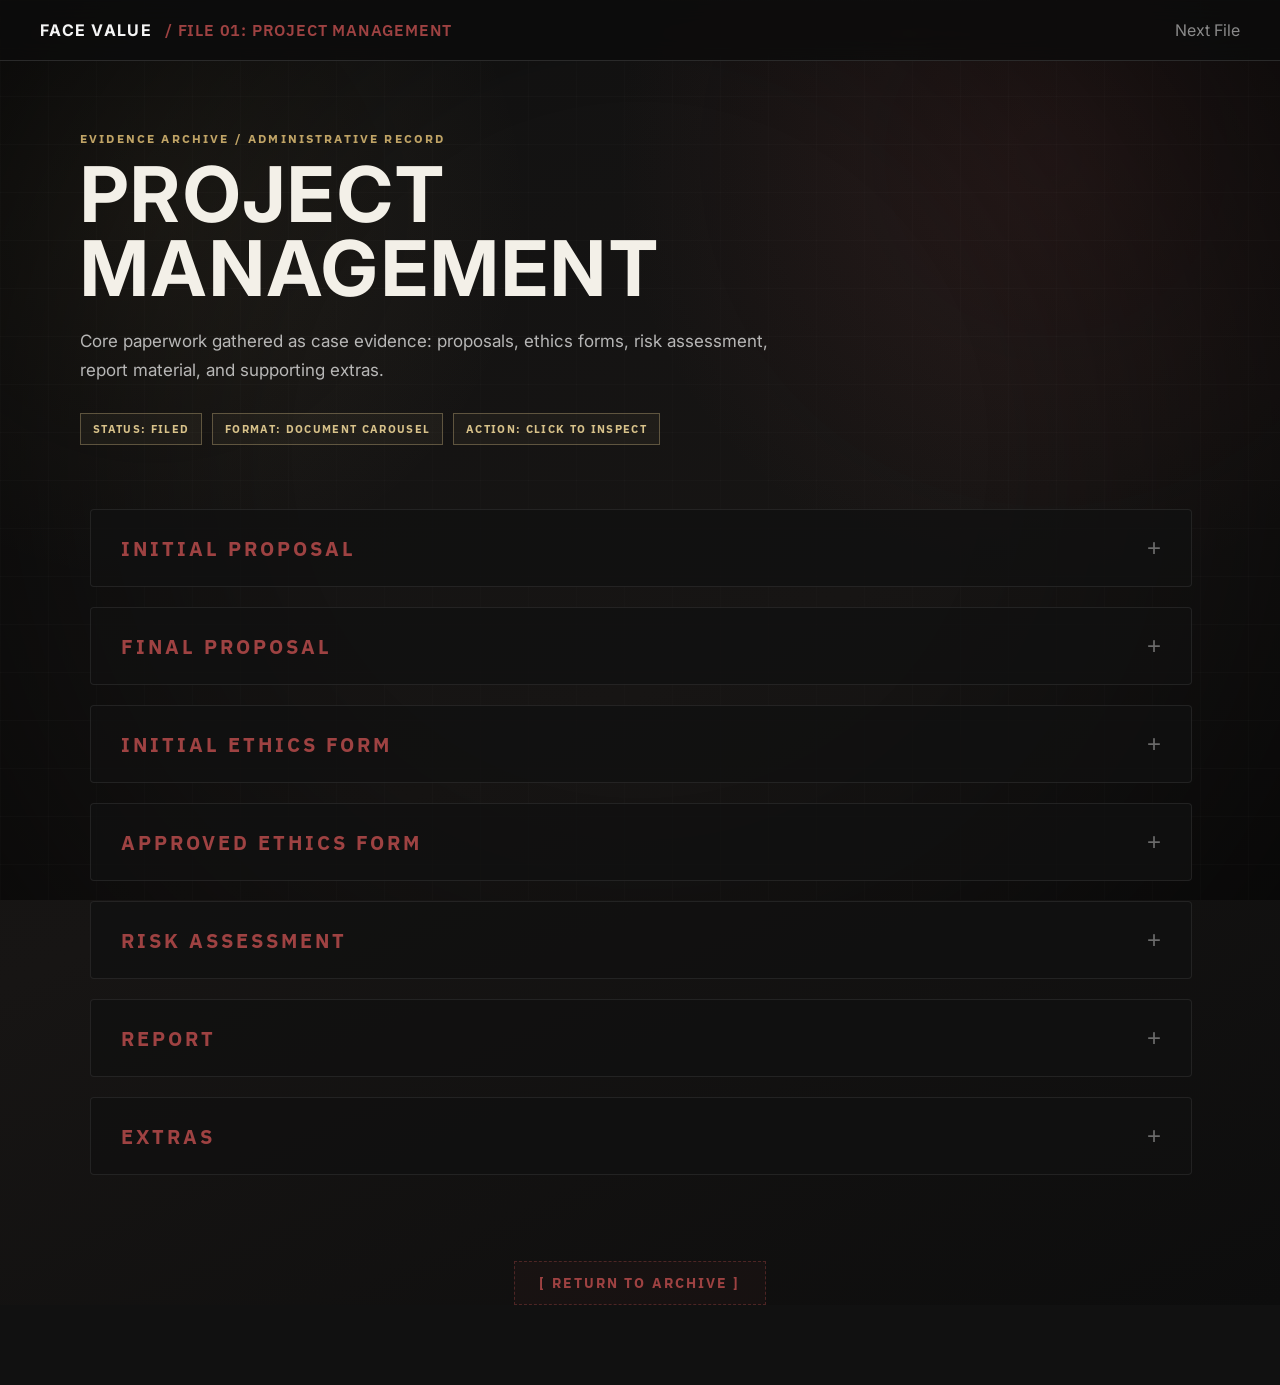
==== commit 6a39969e: "cleaned up a bunch of code, finished with research and application section. changes to index and pro" ====
--- a/management.html
+++ b/management.html
@@ -14,7 +14,6 @@
 <nav class="nav">
  <div class="logo">FACE VALUE <span class="nav-subtitle">/ FILE 01: PROJECT MANAGEMENT</span></div>
  <div class="nav-links">
-   <a href="index.html">Case Index</a>
    <a href="research.html">Next File</a>
  </div>
 </nav>
--- a/style.css
+++ b/style.css
@@ -1,4 +1,5 @@
 html {
+  --close-cursor: url("data:image/svg+xml,%3Csvg xmlns='http://www.w3.org/2000/svg' width='32' height='32'%3E%3Cpath d='M8 8 L24 24 M24 8 L8 24' stroke='%239E4242' stroke-width='4' stroke-linecap='round'/%3E%3C/svg%3E") 16 16, pointer;
   background-color: #111111; /* Fixes the white scroll bounce */
 }
 
@@ -69,11 +70,6 @@
 .board { position: relative; height: calc(100vh - 150px); min-height: 580px; max-width: 1180px; margin: 0 auto; }
 .board::after { content: ""; position: absolute; inset: 0; z-index: 0; pointer-events: none; background: radial-gradient(circle at 50% 46%, rgba(158, 66, 66, 0.16), transparent 58%); opacity: 0.28; transition: opacity 0.35s ease; }
 .board:has(.card:hover)::after { opacity: 0.5; }
-.board-lines { position: absolute; inset: 0; z-index: 1; pointer-events: none; }
-.case-strings { width: 100%; height: 100%; overflow: visible; }
-.case-strings line { stroke: rgba(176, 38, 38, 0.72); stroke-width: 0.18; stroke-linecap: round; filter: drop-shadow(0 0 5px rgba(158, 66, 66, 0.45)); vector-effect: non-scaling-stroke; }
-.case-strings line:nth-child(2n) { stroke: rgba(218, 84, 71, 0.58); }
-
 .card { --card-tilt: 0deg; --float-x: 0px; --float-y: 0px; --float-rotate: 0deg; --magnet-x: 0px; --magnet-y: 0px; position: absolute; z-index: 1; width: 220px; padding: 20px; background: #1a1a1a; border: 1px solid #2a2a2a; cursor: pointer; transition: transform 0.35s ease, border-color 0.35s ease, box-shadow 0.35s ease, filter 0.35s ease, opacity 0.35s ease; }
 .home-page .card { color: #181818; background: radial-gradient(circle at 22% 18%, rgba(255, 255, 255, 0.8), transparent 16%), repeating-radial-gradient(circle at 14% 26%, rgba(0, 0, 0, 0.035) 0 1px, transparent 1px 5px), repeating-linear-gradient(105deg, rgba(255, 255, 255, 0.16) 0 1px, transparent 1px 7px), linear-gradient(145deg, #f0f0ef, #d9dada); border-color: rgba(255, 255, 255, 0.42); border-radius: 4px; box-shadow: 0 18px 34px rgba(0, 0, 0, 0.38), 0 2px 2px rgba(0, 0, 0, 0.18); filter: saturate(0.92) contrast(0.96); transform: translate3d(calc(var(--magnet-x) + var(--float-x)), calc(var(--magnet-y) + var(--float-y)), 0) rotate(calc(var(--card-tilt) + var(--float-rotate))); transform-origin: center top; animation: card-drift 31s ease-in-out infinite alternate; will-change: transform; }
 .home-page .card::before { content: ""; position: absolute; top: 9px; left: 50%; width: 10px; height: 10px; border-radius: 50%; background: radial-gradient(circle at 35% 30%, #ffd9d9 0 18%, #b84a4a 48%, #5d1515 100%); box-shadow: 0 2px 4px rgba(0, 0, 0, 0.38), 0 0 10px rgba(158, 66, 66, 0.28); transform: translateX(-50%); }
@@ -93,12 +89,6 @@
 .card:nth-child(3) { --card-tilt: 2.4deg; top: 10%; left: clamp(24px, calc(50% + 102px), calc(100% - 244px)); animation-duration: 36s; animation-delay: -12s; }
 .card:nth-child(4) { --card-tilt: -1.7deg; bottom: 12%; left: clamp(24px, calc(50% - 280px), calc(100% - 244px)); animation-duration: 41s; animation-delay: -22s; }
 .card:nth-child(5) { --card-tilt: 1.2deg; bottom: 14%; left: clamp(24px, calc(50% + 78px), calc(100% - 244px)); animation-duration: 37s; animation-delay: -5s; }
-
-.board > .card:nth-of-type(2) { --card-tilt: -2.6deg; top: 12%; bottom: auto; left: clamp(24px, calc(50% - 330px), calc(100% - 244px)); animation-duration: 34s; animation-delay: -8s; }
-.board > .card:nth-of-type(3) { --card-tilt: 1.8deg; top: 36%; bottom: auto; left: clamp(24px, calc(50% - 108px), calc(100% - 244px)); animation-duration: 39s; animation-delay: -17s; }
-.board > .card:nth-of-type(4) { --card-tilt: 2.4deg; top: 10%; bottom: auto; left: clamp(24px, calc(50% + 102px), calc(100% - 244px)); animation-duration: 36s; animation-delay: -12s; }
-.board > .card:nth-of-type(5) { --card-tilt: -1.7deg; top: auto; bottom: 12%; left: clamp(24px, calc(50% - 280px), calc(100% - 244px)); animation-duration: 41s; animation-delay: -22s; }
-.board > .card:nth-of-type(6) { --card-tilt: 1.2deg; top: auto; bottom: 14%; left: clamp(24px, calc(50% + 78px), calc(100% - 244px)); animation-duration: 37s; animation-delay: -5s; }
 
 @keyframes page-enter { from { opacity: 0; transform: scale(1.012); filter: brightness(0.8); } to { opacity: 1; transform: scale(1); filter: brightness(1); } }
 @keyframes nav-pop { from { opacity: 0; transform: translate3d(0, -12px, 0) scale(0.985); } to { opacity: 1; transform: translate3d(0, 0, 0); } }
@@ -152,7 +142,7 @@
  opacity: 0.74;
 }
 
-.case-page > :not(.zoom-overlay):not(.evidence-modal) {
+.case-page > :not(.zoom-overlay):not(.evidence-modal):not(.research-zoom-overlay) {
  position: relative;
  z-index: 1;
 }
@@ -220,6 +210,17 @@
  background: rgba(216, 194, 138, 0.055);
 }
 
+.log-trigger-btn {
+  cursor: pointer;
+  transition: background 0.3s ease, border-color 0.3s ease, color 0.3s ease;
+}
+
+.log-trigger-btn:hover {
+  background: rgba(216, 194, 138, 0.15);
+  border-color: #d8c28a;
+  color: #fff;
+}
+
 .case-layout {
  display: grid;
  grid-template-columns: minmax(0, 1fr) 320px;
@@ -278,6 +279,37 @@
  line-height: 1.8;
 }
 
+.sidebar-log {
+ margin-top: 30px;
+}
+
+.sidebar-log h3 {
+ margin: 0 0 8px;
+ color: #9E4242;
+ font-family: "IBM Plex Sans", Inter, sans-serif;
+ font-size: 14px;
+ text-transform: uppercase;
+}
+
+.sidebar-log p {
+ font-size: 14px;
+}
+
+.sidebar-log button {
+ margin-top: 10px;
+ padding: 8px 16px;
+ color: #F5F5F5;
+ font-family: "IBM Plex Sans", Inter, sans-serif;
+ font-weight: 700;
+ background: transparent;
+ border: 1px solid #9E4242;
+ cursor: pointer;
+}
+
+.sidebar-log button:hover {
+ background: rgba(158, 66, 66, 0.15);
+}
+
 .timeline-board {
  position: relative;
  display: grid;
@@ -334,7 +366,7 @@
  grid-template-columns: repeat(4, minmax(0, 1fr));
  gap: 22px;
  max-width: 1120px;
- margin: 0 auto 60px; /* Reduced bottom margin to fit logs */
+ margin: 0 auto 60px; 
  padding: 0 32px;
 }
 
@@ -352,10 +384,15 @@
  border: 1px solid transparent;
  border-radius: 2px;
  box-shadow: 0 10px 20px rgba(0,0,0,0.4);
+ perspective: 1000px;
 }
 
 .evidence-card:nth-child(even) {
  transform: rotate(1.2deg);
+}
+
+.card-content-wrapper {
+  transition: opacity 0.2s ease, transform 0.3s cubic-bezier(0.16, 1, 0.3, 1);
 }
 
 .evidence-card h2 {
@@ -382,6 +419,7 @@
  height: 13px;
  background: rgba(35, 35, 35, 0.78);
  transform: rotate(3deg);
+ transition: opacity 0.2s ease;
 }
 
 .evidence-card:hover {
@@ -390,6 +428,22 @@
  box-shadow: 0 15px 35px rgba(158, 66, 66, 0.2), 0 5px 15px rgba(0,0,0,0.5);
  z-index: 10;
 }
+
+.evidence-card.clicked {
+  transform: scale(0.95) rotate(0deg);
+  box-shadow: 0 5px 10px rgba(0,0,0,0.8);
+  border-color: #9E4242;
+}
+
+.evidence-card.clicked .card-content-wrapper {
+  opacity: 0;
+  transform: translateY(10px);
+}
+
+.evidence-card.clicked::before {
+  opacity: 0;
+}
+
 
 /* RESEARCH MODALS (POP-UP DOSSIERS) */
 .evidence-modal {
@@ -403,8 +457,7 @@
   padding: 20px;
   opacity: 0;
   transition: opacity 0.3s ease;
-  /* Use the Red X cursor on the dark background */
-  cursor: url("data:image/svg+xml,%3Csvg xmlns='http://www.w3.org/2000/svg' width='32' height='32'%3E%3Cpath d='M8 8 L24 24 M24 8 L8 24' stroke='%239E4242' stroke-width='4' stroke-linecap='round'/%3E%3C/svg%3E") 16 16, pointer;
+  cursor: var(--close-cursor);
 }
 
 .evidence-modal.active {
@@ -414,16 +467,27 @@
 
 .evidence-modal-content {
   background: #1a1a1a;
-  max-width: 700px;
+  max-width: 800px;
   width: 100%;
   max-height: 85vh;
   overflow-y: auto;
   padding: 50px 40px;
   border: 1px solid #2a2a2a;
-  border-top: 4px solid #9E4242; /* Red accent header */
+  border-top: 4px solid #9E4242; 
   position: relative;
   box-shadow: 0 20px 60px rgba(0,0,0,0.8);
-  cursor: default; /* Reset cursor inside the dossier */
+  cursor: default; 
+}
+
+.bib-modal-content {
+  border-top-color: #d8c28a;
+  background:
+   linear-gradient(145deg, #1a1a1a, #111),
+   repeating-linear-gradient(0deg, rgba(255, 255, 255, 0.02) 0 1px, transparent 1px 30px);
+}
+
+.bib-modal-content h2 {
+  color: #d8c28a;
 }
 
 .modal-close-btn {
@@ -444,6 +508,10 @@
   color: #9E4242;
 }
 
+.bib-modal-content .modal-close-btn:hover {
+  color: #d8c28a;
+}
+
 .evidence-modal-content h2 {
   color: #F5F5F5;
   font-family: 'IBM Plex Sans', sans-serif;
@@ -462,23 +530,277 @@
   margin-bottom: 20px;
 }
 
+/* DOSSIER SPLIT LAYOUT (Text + Single Image) */
+.dossier-split-layout {
+  display: flex;
+  gap: 40px;
+  align-items: flex-start;
+  margin-top: 20px;
+}
+
+.dossier-split-reversed {
+  flex-direction: row-reverse;
+}
+
+.dossier-text {
+  flex: 1;
+}
+
+.dossier-image-container {
+  flex-shrink: 0;
+  width: 240px; 
+  padding: 12px 12px 36px 12px; 
+  background: #e8e6df; 
+  border-radius: 2px;
+  box-shadow: 0 10px 25px rgba(0,0,0,0.6), inset 0 0 0 1px rgba(0,0,0,0.1);
+  transform: rotate(2deg); 
+  position: relative;
+}
+
+.dossier-split-reversed .dossier-image-container {
+  transform: rotate(-2deg);
+}
+
+.dossier-image-container::before {
+  content: "";
+  position: absolute;
+  top: -10px;
+  left: 50%;
+  transform: translateX(-50%) rotate(-3deg);
+  width: 60px;
+  height: 20px;
+  background: rgba(255, 255, 255, 0.4);
+  backdrop-filter: blur(2px);
+  box-shadow: 0 1px 3px rgba(0,0,0,0.2);
+}
+
+.dossier-split-reversed .dossier-image-container::before {
+  transform: translateX(-50%) rotate(3deg);
+}
+
+.dossier-img {
+  width: 100%;
+  display: block;
+  filter: contrast(1.1) saturate(0.9); 
+  border-radius: 1px;
+}
+
+/* ZIG-ZAG DOSSIER LAYOUT (Used in Exhibit F & J) */
+.dossier-f-content {
+  max-width: 1080px; 
+}
+
+.dossier-f-layout {
+  display: flex;
+  flex-direction: column;
+  margin-top: 30px;
+}
+
+.dossier-f-row {
+  display: flex;
+  flex-direction: row;
+  gap: 50px;
+  align-items: center;
+  z-index: 2;
+  position: relative;
+}
+
+.dossier-f-row-reverse {
+  flex-direction: row-reverse;
+  margin-top: -15px; 
+}
+
+.dossier-f-copy {
+  flex: 1;
+  min-width: 300px;
+}
+
+.dossier-f-copy p:last-child {
+  margin-bottom: 0;
+}
+
+/* The Massive Polaroid Container */
+.dossier-f-photo {
+  flex-shrink: 0;
+  width: 440px; 
+  margin: 0;
+  padding: 16px 16px 46px 16px;
+  background: #e8e6df;
+  border-radius: 2px;
+  box-shadow: 0 16px 34px rgba(0,0,0,0.62), inset 0 0 0 1px rgba(0,0,0,0.1);
+  position: relative;
+  z-index: 5;
+}
+
+.dossier-f-photo::before {
+  content: "";
+  position: absolute;
+  top: -10px;
+  left: 50%;
+  width: 68px;
+  height: 22px;
+  background: rgba(255, 255, 255, 0.42);
+  backdrop-filter: blur(2px);
+  box-shadow: 0 1px 3px rgba(0,0,0,0.22);
+  transform: translateX(-50%) rotate(2deg);
+}
+
+.tilt-left { transform: rotate(-1.5deg); }
+.tilt-left::before { transform: translateX(-50%) rotate(3deg); }
+
+.tilt-right { transform: rotate(1.5deg); }
+.tilt-right::before { transform: translateX(-50%) rotate(-3deg); }
+
+.dossier-f-photo .dossier-img {
+  aspect-ratio: 4 / 3;
+  object-fit: cover;
+  max-height: 360px;
+}
+
+.research-zoomable {
+  cursor: zoom-in;
+  transition: transform 0.2s ease, filter 0.2s ease;
+}
+
+.research-zoomable:hover {
+  filter: contrast(1.14) saturate(1.02);
+  transform: scale(1.012);
+}
+
+.dossier-f-quote {
+  align-self: flex-end; 
+  width: calc(100% - 490px); 
+  margin: 20px 0 20px auto; 
+  box-sizing: border-box;
+  padding: 16px 30px;
+  font-size: 18px;
+  text-align: left;
+  position: relative;
+  z-index: 10;
+}
+
+.photo-credit {
+  margin-top: 14px;
+  padding-top: 12px;
+  border-top: 1px solid rgba(0,0,0,0.15);
+  font-family: 'IBM Plex Sans', monospace;
+  font-size: 11px;
+  line-height: 1.4;
+  color: rgba(17, 17, 17, 0.8);
+  text-transform: uppercase;
+}
+
+.photo-credit strong {
+  color: #9E4242;
+  display: block;
+  margin-bottom: 4px;
+}
+
+/* =================================================== */
+/* BOTTOM BIBLIOGRAPHY BUTTON (MOVED)                  */
+/* =================================================== */
+.bottom-action-row {
+  display: flex;
+  justify-content: center;
+  margin: 0 auto 60px auto; 
+  width: 100%;
+}
+
+.bottom-log-btn {
+  padding: 12px 24px;
+  font-size: 13px;
+  background: rgba(158, 66, 66, 0.08); 
+  border-color: rgba(158, 66, 66, 0.4);
+  color: #9E4242;
+}
+
+.bottom-log-btn:hover {
+  background: rgba(158, 66, 66, 0.2);
+  border-color: #9E4242;
+  color: #F5F5F5;
+}
+
+.evidence-modal-content p.bib-intro-text {
+  color: #9E4242;
+  font-family: 'IBM Plex Sans', monospace;
+  font-size: 12px;
+  font-weight: 600;
+  letter-spacing: 0.1em;
+  text-transform: uppercase;
+  margin-bottom: 24px;
+  padding-bottom: 18px;
+  border-bottom: 1px dashed rgba(158, 66, 66, 0.3);
+}
+
+/* =================================================== */
+/* IMAGE ZOOM OVERLAY (Research Page)                  */
+/* =================================================== */
+.research-zoom-overlay {
+  position: fixed;
+  inset: 0;
+  z-index: 3000;
+  display: none;
+  flex-direction: column;
+  align-items: center;
+  justify-content: center;
+  gap: 18px;
+  padding: 34px;
+  background: rgba(5, 5, 5, 0.94);
+  cursor: zoom-out;
+}
+
+.research-zoom-overlay.active {
+  display: flex;
+}
+
+#researchZoomImage {
+  max-width: min(94vw, 1180px);
+  max-height: 82vh;
+  object-fit: contain;
+  border: 1px solid rgba(245, 245, 245, 0.16);
+  box-shadow: 0 26px 80px rgba(0,0,0,0.82);
+}
+
+#researchZoomCaption {
+  max-width: 760px;
+  margin: 0;
+  color: rgba(245, 245, 245, 0.74);
+  font-family: 'IBM Plex Sans', sans-serif;
+  font-size: 12px;
+  line-height: 1.5;
+  text-align: center;
+  text-transform: uppercase;
+  letter-spacing: 0.06em;
+}
+
+.research-zoom-close {
+  position: fixed;
+  top: 24px;
+  right: 30px;
+  background: none;
+  border: none;
+  color: rgba(245, 245, 245, 0.72);
+  font-size: 42px;
+  line-height: 1;
+  cursor: pointer;
+}
+
+.research-zoom-close:hover {
+  color: #9E4242;
+}
+
+.dossier-quote {
+  border-left: 3px solid #9E4242;
+  padding: 10px 0 10px 20px;
+  margin: 24px 0;
+  font-family: 'IBM Plex Sans', monospace; 
+  font-size: 15px;
+  line-height: 1.6;
+  color: #d8c28a;
+  background: rgba(216, 194, 138, 0.05);
+}
+
 /* EVIDENCE LOGS (BIBLIOGRAPHY) */
-.evidence-logs {
-  max-width: 1120px;
-  margin: 0 auto 80px auto;
-  padding: 40px 32px;
-  border-top: 1px dashed rgba(245, 245, 245, 0.15);
-}
-
-.evidence-logs h2 {
-  color: #F5F5F5;
-  font-family: 'IBM Plex Sans', sans-serif;
-  font-size: 20px;
-  text-transform: uppercase;
-  letter-spacing: 0.1em;
-  margin: 0 0 30px 0;
-}
-
 .log-container {
   display: flex;
   flex-direction: column;
@@ -497,7 +819,7 @@
 
 .log-entry:hover {
   color: rgba(245, 245, 245, 0.9);
-  border-left-color: #9E4242;
+  border-left-color: #d8c28a;
 }
 
 .log-entry strong {
@@ -586,6 +908,7 @@
 
 .management-page .management-feed {
  margin-top: 30px; 
+ margin-bottom: 86px;
  max-width: 1100px;
  margin-left: auto;
  margin-right: auto;
@@ -737,7 +1060,6 @@
  pointer-events: none;
 }
 
-
 /* ========================= */
 /* ZOOM SYSTEM (ENHANCED) */
 /* ========================= */
@@ -750,7 +1072,7 @@
  justify-content: center;
  align-items: center;
  z-index: 1000;
- cursor: url("data:image/svg+xml,%3Csvg xmlns='http://www.w3.org/2000/svg' width='32' height='32'%3E%3Cpath d='M8 8 L24 24 M24 8 L8 24' stroke='%239E4242' stroke-width='4' stroke-linecap='round'/%3E%3C/svg%3E") 16 16, pointer;
+ cursor: var(--close-cursor);
  animation: zoom-in 0.2s ease-out;
 }
 
@@ -875,7 +1197,7 @@
 .return-archive {
   display: block;
   width: fit-content;
-  margin: 60px auto 40px auto;
+  margin: 0 auto 80px auto; 
   color: #9E4242;
   font-family: 'IBM Plex Sans', monospace;
   font-weight: bold;
@@ -933,8 +1255,7 @@
  .nav-subtitle { display: block; margin: 6px 0 0; }
  .home-title { padding: 34px 22px 0; }
  .board { display: grid; grid-template-columns: repeat(2, minmax(0, 1fr)); gap: 18px; height: auto; min-height: 0; padding: 32px 22px 70px; }
- .board-lines { display: none; }
- .card, .card:nth-child(1), .card:nth-child(2), .card:nth-child(3), .card:nth-child(4), .card:nth-child(5), .board > .card, .board > .card:nth-of-type(2), .board > .card:nth-of-type(3), .board > .card:nth-of-type(4), .board > .card:nth-of-type(5), .board > .card:nth-of-type(6) { position: relative; inset: auto; width: auto; min-height: 170px; }
+ .card, .card:nth-child(1), .card:nth-child(2), .card:nth-child(3), .card:nth-child(4), .card:nth-child(5) { position: relative; inset: auto; width: auto; min-height: 170px; }
  .case-layout, .evidence-wall, .verdict-grid { grid-template-columns: 1fr; }
  .evidence-card, .evidence-card:nth-child(even) { transform: none; }
  .carousel { gap: 0; }
@@ -943,6 +1264,19 @@
  .modal-arrow.right { right: -76px; }
  .page-counter { bottom: -10px; right: 10px; }
  .personnel-file { position: relative; inset: auto; margin-top: 30px; transform: none; width: fit-content; }
+ 
+ .dossier-split-layout, .dossier-split-reversed, .dossier-f-row, .dossier-f-row-reverse { flex-direction: column; gap: 24px; margin-top: 0; }
+ .dossier-image-container, .dossier-f-photo { width: 100%; max-width: 500px; margin: 0 auto 20px auto; transform: none; height: auto; }
+ .dossier-split-reversed .dossier-image-container { transform: none; }
+ .evidence-photo { transform: none !important; }
+ .dossier-f-content { max-width: min(900px, 94vw); }
+ .dossier-f-photo .dossier-img { max-height: none; }
+
+ .dossier-f-quote {
+   width: 100%;
+   max-width: 100%;
+   margin: 10px 0;
+ }
 }
 
 @media (max-width: 620px) {
@@ -954,4 +1288,8 @@
  .carousel-track { width: 72vw; height: 430px; }
  .arrow { font-size: 36px; padding: 10px; }
  .modal-arrow { display: none; }
-}+ .evidence-modal-content { padding: 38px 22px; }
+ .research-zoom-overlay { padding: 18px; }
+ #researchZoomImage { max-width: 94vw; max-height: 76vh; }
+ .research-zoom-close { top: 14px; right: 18px; }
+}
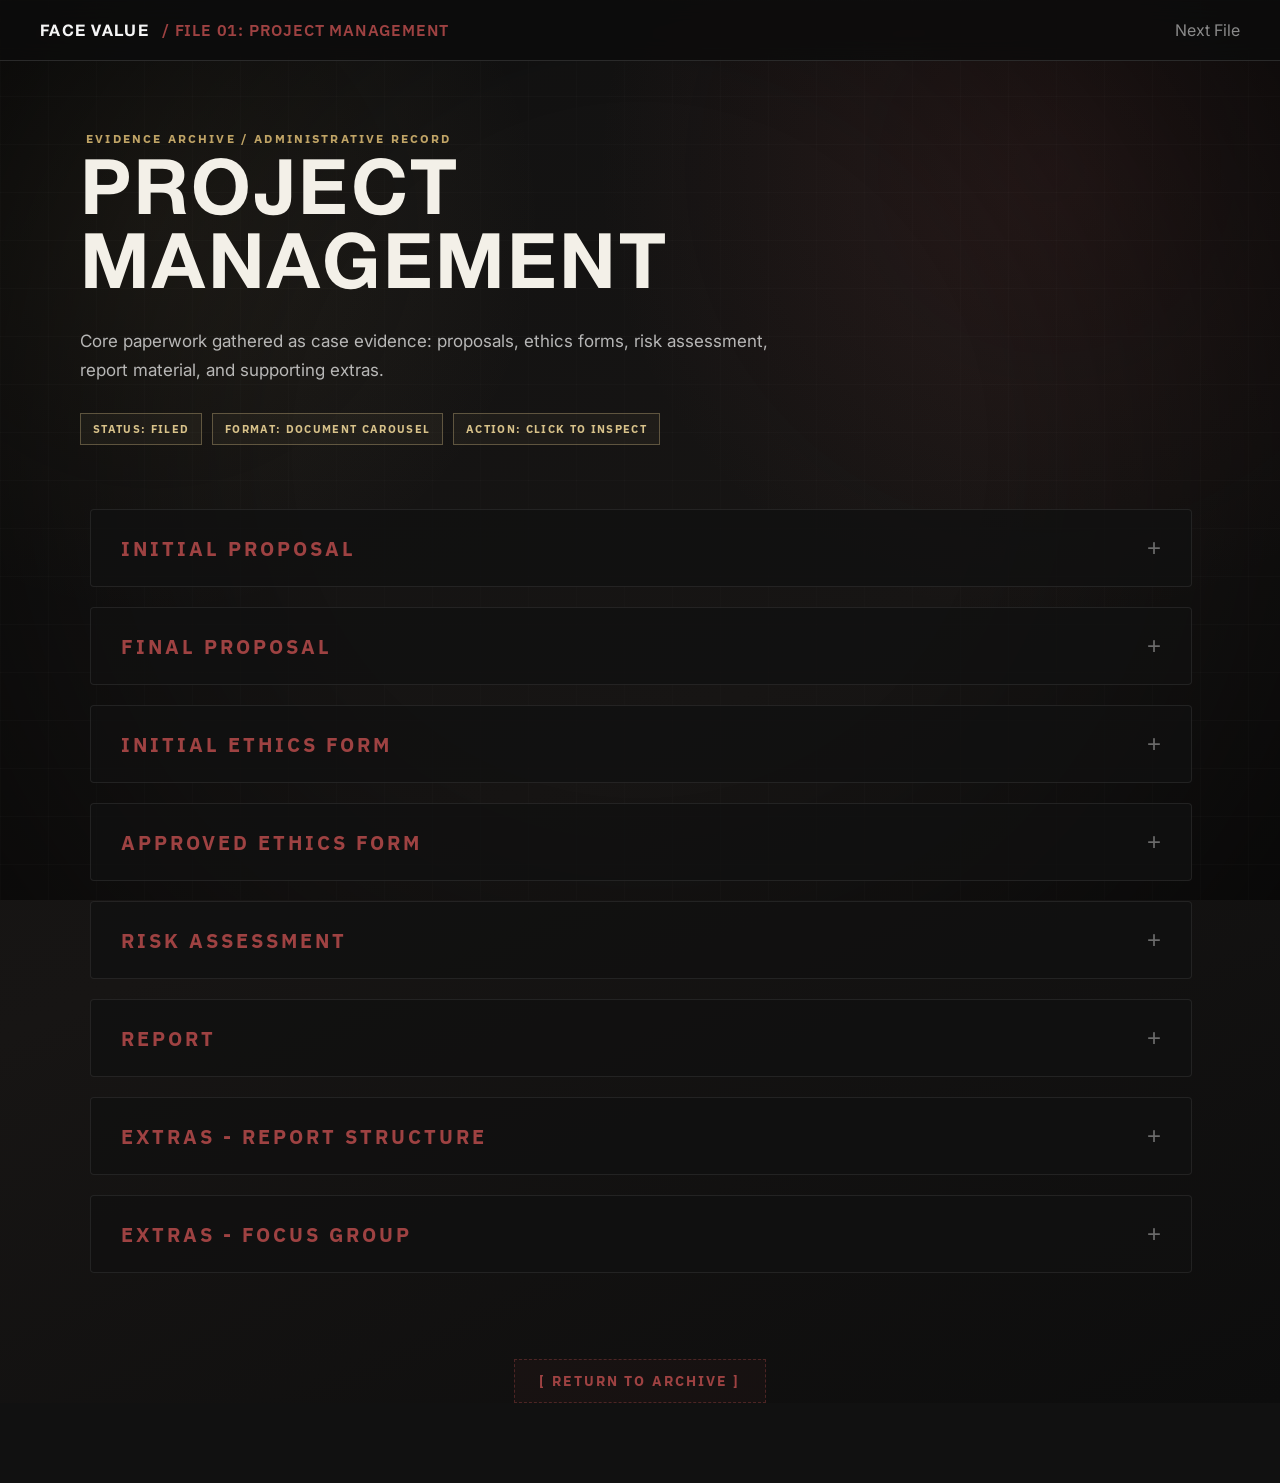
==== commit c828e4ff: "changes prior to submission" ====
--- a/management.html
+++ b/management.html
@@ -195,7 +195,7 @@
 
   <div class="doc-block">
    <button class="accordion-toggle">
-     <h2>Extras</h2>
+     <h2>Extras - Report Structure</h2>
      <span class="toggle-icon">+</span>
    </button>
    <div class="accordion-content">
@@ -210,6 +210,24 @@
          </div>
          <button class="arrow right">&#10095;</button>
          <div class="page-counter"></div>
+       </div>
+     </div>
+   </div>
+ </div>
+
+  <div class="doc-block">
+   <button class="accordion-toggle">
+     <h2>Extras - Focus Group</h2>
+     <span class="toggle-icon">+</span>
+   </button>
+   <div class="accordion-content">
+     <div class="accordion-inner">
+       <div style="width: 100%; max-width: 850px; min-height: 350px; display: flex; align-items: center; justify-content: center; border: 1px dashed rgba(158, 66, 66, 0.4); background: rgba(158, 66, 66, 0.05); border-radius: 4px; margin: 0 40px;">
+         <div style="text-align: center; padding: 40px;">
+           <span class="evidence-code" style="display: inline-block; margin-bottom: 20px; font-size: 14px; padding-bottom: 10px; border-bottom: 1px solid rgba(158, 66, 66, 0.3);">[ FILE CLASSIFIED // DATA PENDING ]</span>
+           <p style="color: rgba(245, 245, 245, 0.75); max-width: 500px; margin: 0 auto; line-height: 1.6; font-size: 15px;">The physical apparatus is currently in the active fabrication phase. Focus group deployment, behavioral observation, and data extraction are scheduled for the next stage of the investigation.</p>
+           <p style="color: rgba(216, 194, 138, 0.8); max-width: 500px; margin: 20px auto 0; font-family: 'IBM Plex Sans', monospace; font-size: 13px; text-transform: uppercase;">This file will be unsealed once subject testing concludes.</p>
+         </div>
        </div>
      </div>
    </div>
@@ -231,4 +249,4 @@
 <script src="management.js"></script>
 
 </body>
-</html>
+</html>
--- a/style.css
+++ b/style.css
@@ -1,3 +1,113 @@
+/* ========================================= */
+/* LOCAL FONT SETUP                          */
+/* ========================================= */
+
+/* Helvetica Neue (Fully Mapped Weights) */
+@font-face {
+  font-family: 'Helvetica Neue';
+  src: url('fonts/HelveticaNeueLight.otf') format('opentype');
+  font-weight: 300;
+  font-style: normal;
+}
+@font-face {
+  font-family: 'Helvetica Neue';
+  src: url('fonts/HelveticaNeueLightItalic.otf') format('opentype');
+  font-weight: 300;
+  font-style: italic;
+}
+@font-face {
+  font-family: 'Helvetica Neue';
+  src: url('fonts/HelveticaNeueRoman.otf') format('opentype');
+  font-weight: 400;
+  font-style: normal;
+}
+@font-face {
+  font-family: 'Helvetica Neue';
+  src: url('fonts/HelveticaNeueItalic.ttf') format('truetype');
+  font-weight: 400;
+  font-style: italic;
+}
+@font-face {
+  font-family: 'Helvetica Neue';
+  src: url('fonts/HelveticaNeueMedium.otf') format('opentype');
+  font-weight: 500;
+  font-style: normal;
+}
+@font-face {
+  font-family: 'Helvetica Neue';
+  src: url('fonts/HelveticaNeueMediumItalic.otf') format('opentype');
+  font-weight: 500;
+  font-style: italic;
+}
+@font-face {
+  font-family: 'Helvetica Neue';
+  src: url('fonts/HelveticaNeueBold.otf') format('opentype');
+  font-weight: 700;
+  font-style: normal;
+}
+@font-face {
+  font-family: 'Helvetica Neue';
+  src: url('fonts/HelveticaNeueBoldItalic.otf') format('opentype');
+  font-weight: 700;
+  font-style: italic;
+}
+@font-face {
+  font-family: 'Helvetica Neue';
+  src: url('fonts/HelveticaNeueHeavy.otf') format('opentype');
+  font-weight: 800;
+  font-style: normal;
+}
+@font-face {
+  font-family: 'Helvetica Neue';
+  src: url('fonts/HelveticaNeueHeavyItalic.otf') format('opentype');
+  font-weight: 800;
+  font-style: italic;
+}
+@font-face {
+  font-family: 'Helvetica Neue';
+  src: url('fonts/HelveticaNeueBlack.otf') format('opentype');
+  font-weight: 900;
+  font-style: normal;
+}
+@font-face {
+  font-family: 'Helvetica Neue';
+  src: url('fonts/HelveticaNeueBlackItalic.otf') format('opentype');
+  font-weight: 900;
+  font-style: italic;
+}
+
+/* IBM Plex Sans (Variable Fonts) */
+@font-face {
+  font-family: 'IBM Plex Sans';
+  src: url('fonts/IBMPlexSans-VariableFont_wdth,wght.ttf') format('truetype');
+  font-weight: 100 900;
+  font-style: normal;
+}
+@font-face {
+  font-family: 'IBM Plex Sans';
+  src: url('fonts/IBMPlexSans-Italic-VariableFont_wdth,wght.ttf') format('truetype');
+  font-weight: 100 900;
+  font-style: italic;
+}
+
+/* Inter (Variable Fonts) */
+@font-face {
+  font-family: 'Inter';
+  src: url('fonts/Inter-VariableFont_opsz,wght.ttf') format('truetype');
+  font-weight: 100 900;
+  font-style: normal;
+}
+@font-face {
+  font-family: 'Inter';
+  src: url('fonts/Inter-Italic-VariableFont_opsz,wght.ttf') format('truetype');
+  font-weight: 100 900;
+  font-style: italic;
+}
+
+/* ========================================= */
+/* BASE STYLES                               */
+/* ========================================= */
+
 html {
   --close-cursor: url("data:image/svg+xml,%3Csvg xmlns='http://www.w3.org/2000/svg' width='32' height='32'%3E%3Cpath d='M8 8 L24 24 M24 8 L8 24' stroke='%239E4242' stroke-width='4' stroke-linecap='round'/%3E%3C/svg%3E") 16 16, pointer;
   background-color: #111111; /* Fixes the white scroll bounce */
@@ -11,44 +121,53 @@
 @property --fog-pulse { syntax: "<number>"; inherits: false; initial-value: 0; }
 
 body {
- margin: 0;
- min-height: 100vh;
- font-family: "Helvetica Neue", Inter, sans-serif;
- background: #111111;
- color: #F5F5F5;
- animation: page-enter 320ms cubic-bezier(0.16, 1, 0.3, 1) backwards;
- transition: opacity 260ms ease, transform 260ms cubic-bezier(0.22, 1, 0.36, 1), filter 260ms ease;
+  margin: 0;
+  min-height: 100vh;
+  font-family: "Inter", sans-serif;
+  font-weight: 400; /* Forces variable fonts to render correctly */
+  background: #111111;
+  color: #F5F5F5;
+  animation: page-enter 320ms cubic-bezier(0.16, 1, 0.3, 1) backwards;
+  transition: opacity 260ms ease, transform 260ms cubic-bezier(0.22, 1, 0.36, 1), filter 260ms ease;
+}
+
+/* Global Headings Force Helvetica */
+h1, h2, h3, h4, h5, h6, .logo {
+  font-family: "Helvetica Neue", Helvetica, Arial, sans-serif;
 }
 
 body.page-leaving {
- opacity: 0;
- transform: scale(0.985);
- filter: brightness(0.78);
- pointer-events: none;
+  opacity: 0;
+  transform: scale(0.985);
+  filter: brightness(0.78);
+  pointer-events: none;
 }
 
 .home-page {
- --edge-darkness: 0.62;
- --fog-opacity: 0.55;
- --fog-pulse: 0;
- --red-wash: 0.16;
- --spotlight-strength: 0.13;
- --ambient-light: 0;
- --ambient-red: 0;
- position: relative;
- overflow-x: hidden;
- background:
-   radial-gradient(circle at 50% 34%, rgba(255, 255, 255, calc(var(--spotlight-strength) + var(--ambient-light))), rgba(255, 255, 255, 0.025) 22%, transparent 48%),
-   radial-gradient(circle at 50% 48%, rgba(158, 66, 66, calc(var(--red-wash) + var(--ambient-red))), transparent 34%),
-   linear-gradient(155deg, #171515 0%, #0f1010 45%, #181210 100%);
- animation: page-enter 320ms cubic-bezier(0.16, 1, 0.3, 1) backwards, ambient-light-pulse 34s ease-in-out infinite alternate;
+  --edge-darkness: 0.62;
+  --fog-opacity: 0.55;
+  --fog-pulse: 0;
+  --red-wash: 0.16;
+  --spotlight-strength: 0.13;
+  --ambient-light: 0;
+  --ambient-red: 0;
+  position: relative;
+  overflow-x: hidden;
+  height: 100vh;
+  display: flex;
+  flex-direction: column;
+  background:
+    radial-gradient(circle at 50% 34%, rgba(255, 255, 255, calc(var(--spotlight-strength) + var(--ambient-light))), rgba(255, 255, 255, 0.025) 22%, transparent 48%),
+    radial-gradient(circle at 50% 48%, rgba(158, 66, 66, calc(var(--red-wash) + var(--ambient-red))), transparent 34%),
+    linear-gradient(155deg, #171515 0%, #0f1010 45%, #181210 100%);
+  animation: page-enter 320ms cubic-bezier(0.16, 1, 0.3, 1) backwards, ambient-light-pulse 34s ease-in-out infinite alternate;
 }
 
 .home-page:has(.card:hover) {
- --edge-darkness: 0.74;
- --fog-opacity: 0.42;
- --red-wash: 0.1;
- --spotlight-strength: 0.09;
+  --edge-darkness: 0.74;
+  --fog-opacity: 0.42;
+  --red-wash: 0.1;
+  --spotlight-strength: 0.09;
 }
 
 .home-page::before, .home-page::after { content: ""; position: fixed; inset: 0; pointer-events: none; }
@@ -62,21 +181,79 @@
 .nav a { margin-left: 20px; text-decoration: none; color: #8A8A8A; transition: color 0.3s ease; }
 .nav a:hover { color: #F5F5F5; }
 
-.home-title { max-width: 1180px; margin: 0 auto; padding: 42px 40px 4px; text-align: center; }
-.home-title h1 { margin: 0; font-size: clamp(48px, 8vw, 96px); font-weight: 800; line-height: 0.95; letter-spacing: 0.08em; text-shadow: 0 18px 80px rgba(0, 0, 0, 0.5), 0 0 30px rgba(255, 255, 255, 0.08); animation: title-settle 820ms cubic-bezier(0.16, 1, 0.3, 1) 100ms both; }
-.case-kicker { margin: 0 0 12px; color: #c0a466; font-family: "IBM Plex Sans", Inter, sans-serif; font-size: 12px; font-weight: 700; letter-spacing: 0.18em; text-transform: uppercase; }
-.case-summary { max-width: 620px; margin: 18px auto 0; color: rgba(245, 245, 245, 0.72); font-size: 15px; line-height: 1.6; }
-
-.board { position: relative; height: calc(100vh - 150px); min-height: 580px; max-width: 1180px; margin: 0 auto; }
-.board::after { content: ""; position: absolute; inset: 0; z-index: 0; pointer-events: none; background: radial-gradient(circle at 50% 46%, rgba(158, 66, 66, 0.16), transparent 58%); opacity: 0.28; transition: opacity 0.35s ease; }
+/* Restored Clean Title Block With Flexbox for the Eye */
+.home-title { max-width: 1180px; margin: 0 auto; padding: 42px 40px 10px; text-align: center; }
+.home-title h1 { 
+  margin: 0; 
+  font-size: clamp(48px, 8vw, 96px); 
+  font-weight: 800; 
+  line-height: 0.95; 
+  letter-spacing: 0.08em; 
+  word-spacing: normal; 
+  text-shadow: 0 18px 80px rgba(0, 0, 0, 0.5), 0 0 30px rgba(255, 255, 255, 0.08); 
+  animation: title-settle 820ms cubic-bezier(0.16, 1, 0.3, 1) 100ms both; 
+  
+  /* Flexbox alignment to force the eye into the absolute dead center */
+  display: flex;
+  align-items: center;
+  justify-content: center;
+  gap: clamp(15px, 3vw, 30px);
+}
+
+/* Force the text on either side of the eye to take up equal space */
+.home-title h1 span {
+  flex: 1;
+}
+
+.home-title h1 span:first-child {
+  text-align: right;
+}
+
+.home-title h1 span:last-child {
+  text-align: left;
+}
+
+.title-eye {
+  height: clamp(50px, 8.5vw, 100px); 
+  width: auto;
+  filter: invert(1) drop-shadow(0 0 15px rgba(255, 255, 255, 0.2));
+  transform: translateY(-5px); 
+}
+
+.case-kicker { 
+  margin: 0 0 12px; 
+  color: #c0a466; 
+  font-family: "IBM Plex Sans", Inter, sans-serif; 
+  font-size: 12px; 
+  font-weight: 700; 
+  letter-spacing: 0.18em; 
+  text-transform: uppercase; 
+  text-indent: 0.18em; /* Optically corrects the centering offset caused by letter-spacing */
+}
+.case-summary { max-width: 620px; margin: 18px auto 0; color: rgba(245, 245, 245, 0.72); font-size: 15px; font-weight: 400; line-height: 1.6; }
+
+.board { flex: 1 1 auto; position: relative; max-width: 1120px; width: 100%; margin: 0 auto; padding: 0 34px; box-sizing: border-box; }
+.board::after { content: ""; position: absolute; inset: 12px 28px 22px; z-index: 0; pointer-events: none; background: radial-gradient(circle at 50% 46%, rgba(158, 66, 66, 0.16), transparent 58%); opacity: 0.28; transition: opacity 0.35s ease; }
 .board:has(.card:hover)::after { opacity: 0.5; }
-.card { --card-tilt: 0deg; --float-x: 0px; --float-y: 0px; --float-rotate: 0deg; --magnet-x: 0px; --magnet-y: 0px; position: absolute; z-index: 1; width: 220px; padding: 20px; background: #1a1a1a; border: 1px solid #2a2a2a; cursor: pointer; transition: transform 0.35s ease, border-color 0.35s ease, box-shadow 0.35s ease, filter 0.35s ease, opacity 0.35s ease; }
-.home-page .card { color: #181818; background: radial-gradient(circle at 22% 18%, rgba(255, 255, 255, 0.8), transparent 16%), repeating-radial-gradient(circle at 14% 26%, rgba(0, 0, 0, 0.035) 0 1px, transparent 1px 5px), repeating-linear-gradient(105deg, rgba(255, 255, 255, 0.16) 0 1px, transparent 1px 7px), linear-gradient(145deg, #f0f0ef, #d9dada); border-color: rgba(255, 255, 255, 0.42); border-radius: 4px; box-shadow: 0 18px 34px rgba(0, 0, 0, 0.38), 0 2px 2px rgba(0, 0, 0, 0.18); filter: saturate(0.92) contrast(0.96); transform: translate3d(calc(var(--magnet-x) + var(--float-x)), calc(var(--magnet-y) + var(--float-y)), 0) rotate(calc(var(--card-tilt) + var(--float-rotate))); transform-origin: center top; animation: card-drift 31s ease-in-out infinite alternate; will-change: transform; }
+
+.card { --card-tilt: 0deg; --float-x: 0px; --float-y: 0px; --float-rotate: 0deg; --magnet-x: 0px; --magnet-y: 0px; position: absolute; z-index: 1; width: 230px; padding: 24px 20px 28px; background: #1a1a1a; border: 1px solid #2a2a2a; cursor: pointer; transition: transform 0.35s ease, border-color 0.35s ease, box-shadow 0.35s ease, filter 0.35s ease, opacity 0.35s ease; }
+.home-page .card {
+  color: #181818;
+  background: radial-gradient(circle at 22% 18%, rgba(255, 255, 255, 0.8), transparent 16%), repeating-radial-gradient(circle at 14% 26%, rgba(0, 0, 0, 0.035) 0 1px, transparent 1px 5px), repeating-linear-gradient(105deg, rgba(255, 255, 255, 0.16) 0 1px, transparent 1px 7px), linear-gradient(145deg, #f0f0ef, #d9dada);
+  border-color: rgba(255, 255, 255, 0.42);
+  border-radius: 4px;
+  box-shadow: 0 18px 34px rgba(0, 0, 0, 0.38), 0 2px 2px rgba(0, 0, 0, 0.18);
+  filter: saturate(0.92) contrast(0.96);
+  transform: translate3d(calc(var(--magnet-x) + var(--float-x)), calc(var(--magnet-y) + var(--float-y)), 0) rotate(calc(var(--card-tilt) + var(--float-rotate)));
+  transform-origin: center top;
+  animation: card-drift 31s ease-in-out infinite alternate;
+  will-change: transform;
+}
 .home-page .card::before { content: ""; position: absolute; top: 9px; left: 50%; width: 10px; height: 10px; border-radius: 50%; background: radial-gradient(circle at 35% 30%, #ffd9d9 0 18%, #b84a4a 48%, #5d1515 100%); box-shadow: 0 2px 4px rgba(0, 0, 0, 0.38), 0 0 10px rgba(158, 66, 66, 0.28); transform: translateX(-50%); }
 .home-page .card h2, .home-page .card p { position: relative; }
-.home-page .card h2 { margin-top: 8px; font-size: 20px; line-height: 1.08; }
-.home-page .card p { color: rgba(24, 24, 24, 0.68); }
-.case-tag { display: inline-flex; margin-top: 10px; color: #8a2d2d; font-family: "IBM Plex Sans", Inter, sans-serif; font-size: 11px; font-weight: 700; letter-spacing: 0.14em; text-transform: uppercase; border-bottom: 2px solid rgba(138, 45, 45, 0.34); }
+.home-page .card h2 { margin: 5px 0 8px; font-size: 16px; font-weight: 700; line-height: 1.08; }
+.home-page .card p { margin: 0; color: rgba(24, 24, 24, 0.68); font-size: 13px; font-weight: 400; line-height: 1.28; }
+.case-tag { display: inline-flex; margin-top: 8px; color: #8a2d2d; font-family: "IBM Plex Sans", Inter, sans-serif; font-size: 10px; font-weight: 700; letter-spacing: 0.14em; text-transform: uppercase; border-bottom: 2px solid rgba(138, 45, 45, 0.34); }
 
 .card:hover { z-index: 3; opacity: 1; transform: translate3d(calc(var(--magnet-x) + var(--float-x)), calc(var(--magnet-y) + var(--float-y) - 9px), 0) rotate(calc(var(--card-tilt) + var(--float-rotate))) scale(1.05); border-color: #9E4242; }
 .home-page .card:hover { box-shadow: 0 26px 52px rgba(0, 0, 0, 0.48), 0 6px 10px rgba(0, 0, 0, 0.2); border-color: rgba(195, 92, 84, 0.7); filter: saturate(1.08) contrast(1.08); }
@@ -84,11 +261,12 @@
 .board:has(.card:hover) .card:not(:hover) { opacity: 0.42; filter: saturate(0.72) contrast(0.88) blur(0.45px); }
 .board:has(.card.is-transitioning) .card:not(.is-transitioning) { opacity: 0.22; filter: saturate(0.6) contrast(0.82) blur(0.8px); }
 
-.card:nth-child(1) { --card-tilt: -2.6deg; top: 12%; left: clamp(24px, calc(50% - 330px), calc(100% - 244px)); animation-duration: 34s; animation-delay: -8s; }
-.card:nth-child(2) { --card-tilt: 1.8deg; top: 36%; left: clamp(24px, calc(50% - 108px), calc(100% - 244px)); animation-duration: 39s; animation-delay: -17s; }
-.card:nth-child(3) { --card-tilt: 2.4deg; top: 10%; left: clamp(24px, calc(50% + 102px), calc(100% - 244px)); animation-duration: 36s; animation-delay: -12s; }
-.card:nth-child(4) { --card-tilt: -1.7deg; bottom: 12%; left: clamp(24px, calc(50% - 280px), calc(100% - 244px)); animation-duration: 41s; animation-delay: -22s; }
-.card:nth-child(5) { --card-tilt: 1.2deg; bottom: 14%; left: clamp(24px, calc(50% + 78px), calc(100% - 244px)); animation-duration: 37s; animation-delay: -5s; }
+/* Center-Anchored Cluster Layout (Prevents Vertical Separation) */
+.card:nth-child(1) { --card-tilt: -2.6deg; top: calc(50% - 340px); left: calc(50% - 440px); animation-duration: 34s; animation-delay: -8s; }
+.card:nth-child(2) { --card-tilt: 1.8deg; top: calc(50% - 170px); left: calc(50% - 130px); animation-duration: 39s; animation-delay: -17s; }
+.card:nth-child(3) { --card-tilt: 3.2deg; top: calc(50% - 320px); left: calc(50% + 180px); animation-duration: 36s; animation-delay: -12s; }
+.card:nth-child(4) { --card-tilt: -1.7deg; top: calc(50% + 50px); left: calc(50% - 290px); animation-duration: 41s; animation-delay: -22s; }
+.card:nth-child(5) { --card-tilt: 1.2deg; top: calc(50% + 30px); left: calc(50% + 60px); animation-duration: 37s; animation-delay: -5s; }
 
 @keyframes page-enter { from { opacity: 0; transform: scale(1.012); filter: brightness(0.8); } to { opacity: 1; transform: scale(1); filter: brightness(1); } }
 @keyframes nav-pop { from { opacity: 0; transform: translate3d(0, -12px, 0) scale(0.985); } to { opacity: 1; transform: translate3d(0, 0, 0); } }
@@ -98,20 +276,20 @@
 @keyframes ambient-fog-drift { 0% { --fog-pulse: -0.025; transform: translate3d(0, 0, 0) scale(1); } 50% { --fog-pulse: 0.015; transform: translate3d(0.4%, -0.35%, 0) scale(1.035); } 100% { --fog-pulse: 0.005; transform: translate3d(-0.25%, 0.25%, 0) scale(1.02); } }
 
 @media (prefers-reduced-motion: reduce) {
- .home-page, .home-page::after, .home-page .card, .home-page .home-title h1, .nav { animation: none; }
- body { animation: none; transition: opacity 160ms ease; }
- body.page-leaving { transform: none; filter: none; }
+  .home-page, .home-page::after, .home-page .card, .home-page .home-title h1, .nav { animation: none; }
+  body { animation: none; transition: opacity 160ms ease; }
+  body.page-leaving { transform: none; filter: none; }
 }
 
 @media (hover: hover) and (pointer: fine) {
- .home-page, .home-page a, .home-page .card { cursor: none; }
- .custom-cursor, .cursor-trail { position: fixed; top: 0; left: 0; border-radius: 50%; pointer-events: none; opacity: 0; transform: translate3d(-50%, -50%, 0); transition: width 0.25s ease, height 0.25s ease, border-color 0.25s ease, background 0.25s ease, opacity 0.25s ease; z-index: 20; }
- .custom-cursor { width: 14px; height: 14px; border: 1px solid rgba(245, 245, 245, 0.62); background: rgba(245, 245, 245, 0.04); box-shadow: 0 0 18px rgba(245, 245, 245, 0.08); mix-blend-mode: difference; }
- .cursor-trail { width: 26px; height: 26px; border: 1px solid rgba(158, 66, 66, 0.2); background: rgba(158, 66, 66, 0.045); filter: blur(0.2px); z-index: 19; }
- .cursor-ready .custom-cursor, .cursor-ready .cursor-trail { opacity: 1; }
- .cursor-card-hover .custom-cursor { width: 30px; height: 30px; border-color: rgba(195, 92, 84, 0.82); background: rgba(195, 92, 84, 0.08); box-shadow: 0 0 24px rgba(195, 92, 84, 0.18); mix-blend-mode: normal; }
- .cursor-card-hover .cursor-trail { width: 42px; height: 42px; border-color: rgba(195, 92, 84, 0.22); background: rgba(195, 92, 84, 0.055); }
- @media (prefers-reduced-motion: reduce) { .cursor-trail { display: none; } }
+  .home-page, .home-page a, .home-page .card { cursor: none; }
+  .custom-cursor, .cursor-trail { position: fixed; top: 0; left: 0; border-radius: 50%; pointer-events: none; opacity: 0; transform: translate3d(-50%, -50%, 0); transition: width 0.25s ease, height 0.25s ease, border-color 0.25s ease, background 0.25s ease, opacity 0.25s ease; z-index: 20; }
+  .custom-cursor { width: 14px; height: 14px; border: 1px solid rgba(245, 245, 245, 0.62); background: rgba(245, 245, 245, 0.04); box-shadow: 0 0 18px rgba(245, 245, 245, 0.08); mix-blend-mode: difference; }
+  .cursor-trail { width: 26px; height: 26px; border: 1px solid rgba(158, 66, 66, 0.2); background: rgba(158, 66, 66, 0.045); filter: blur(0.2px); z-index: 19; }
+  .cursor-ready .custom-cursor, .cursor-ready .cursor-trail { opacity: 1; }
+  .cursor-card-hover .custom-cursor { width: 30px; height: 30px; border-color: rgba(195, 92, 84, 0.82); background: rgba(195, 92, 84, 0.08); box-shadow: 0 0 24px rgba(195, 92, 84, 0.18); mix-blend-mode: normal; }
+  .cursor-card-hover .cursor-trail { width: 42px; height: 42px; border-color: rgba(195, 92, 84, 0.22); background: rgba(195, 92, 84, 0.055); }
+  @media (prefers-reduced-motion: reduce) { .cursor-trail { display: none; } }
 }
 
 /* ========================= */
@@ -119,242 +297,214 @@
 /* ========================= */
 
 .case-page {
- position: relative;
- min-height: 100vh;
- overflow-x: hidden;
- background:
-   radial-gradient(circle at 12% 16%, rgba(192, 164, 102, 0.08), transparent 24%),
-   radial-gradient(circle at 82% 12%, rgba(158, 66, 66, 0.13), transparent 28%),
-   linear-gradient(155deg, #111111 0%, #171514 52%, #0d0d0d 100%);
+  position: relative;
+  min-height: 100vh;
+  overflow-x: hidden;
+  background:
+    radial-gradient(circle at 12% 16%, rgba(192, 164, 102, 0.08), transparent 24%),
+    radial-gradient(circle at 82% 12%, rgba(158, 66, 66, 0.13), transparent 28%),
+    linear-gradient(155deg, #111111 0%, #171514 52%, #0d0d0d 100%);
 }
 
 .case-page::before {
- content: "";
- position: fixed;
- inset: 0;
- z-index: 0;
- pointer-events: none;
- background:
-   linear-gradient(rgba(255, 255, 255, 0.025) 1px, transparent 1px),
-   linear-gradient(90deg, rgba(255, 255, 255, 0.018) 1px, transparent 1px),
-   radial-gradient(circle at center, transparent 44%, rgba(0, 0, 0, 0.66) 100%);
- background-size: 48px 48px, 48px 48px, auto;
- opacity: 0.74;
+  content: "";
+  position: fixed;
+  inset: 0;
+  z-index: 0;
+  pointer-events: none;
+  background:
+    linear-gradient(rgba(255, 255, 255, 0.025) 1px, transparent 1px),
+    linear-gradient(90deg, rgba(255, 255, 255, 0.018) 1px, transparent 1px),
+    radial-gradient(circle at center, transparent 44%, rgba(0, 0, 0, 0.66) 100%);
+  background-size: 48px 48px, 48px 48px, auto;
+  opacity: 0.74;
 }
 
 .case-page > :not(.zoom-overlay):not(.evidence-modal):not(.research-zoom-overlay) {
- position: relative;
- z-index: 1;
+  position: relative;
+  z-index: 1;
 }
 
 .case-page .nav {
- position: sticky;
- top: 0;
- z-index: 30;
- background: rgba(13, 13, 13, 0.84);
- backdrop-filter: blur(12px);
+  position: sticky;
+  top: 0;
+  z-index: 30;
+  background: rgba(13, 13, 13, 0.84);
+  backdrop-filter: blur(12px);
 }
 
 .nav-subtitle {
- color: #9E4242;
- font-family: 'IBM Plex Sans', sans-serif;
- font-weight: 600;
- letter-spacing: 0.05em;
- margin-left: 8px;
+  color: #9E4242;
+  font-family: 'IBM Plex Sans', sans-serif;
+  font-weight: 600;
+  letter-spacing: 0.05em;
+  margin-left: 8px;
 }
 
 .case-hero {
- max-width: 1120px;
- margin: 0 auto;
- padding: 70px 32px 34px;
+  max-width: 1120px;
+  margin: 0 auto;
+  padding: 70px 32px 34px;
 }
 
 .case-hero h1 {
- max-width: 820px;
- margin: 0;
- color: #f3f0e8;
- font-size: clamp(42px, 6vw, 82px);
- line-height: 0.96;
- letter-spacing: 0.03em;
- text-transform: uppercase;
+  max-width: 820px;
+  margin: 0;
+  color: #f3f0e8;
+  font-size: clamp(42px, 6vw, 82px);
+  line-height: 0.96;
+  letter-spacing: 0.03em;
+  text-transform: uppercase;
 }
 
 .case-hero p:not(.case-kicker) {
- max-width: 690px;
- margin: 22px 0 0;
- color: rgba(245, 245, 245, 0.72);
- font-size: 17px;
- line-height: 1.7;
+  max-width: 690px;
+  margin: 22px 0 0;
+  color: rgba(245, 245, 245, 0.72);
+  font-size: 17px;
+  line-height: 1.7;
 }
 
 .case-meta-row {
- display: flex;
- flex-wrap: wrap;
- gap: 10px;
- margin-top: 28px;
+  display: flex;
+  flex-wrap: wrap;
+  gap: 10px;
+  margin-top: 28px;
 }
 
 .case-meta-row span,
 .status-strip {
- display: inline-flex;
- align-items: center;
- min-height: 30px;
- padding: 0 12px;
- color: #d8c28a;
- font-family: "IBM Plex Sans", Inter, sans-serif;
- font-size: 11px;
- font-weight: 700;
- letter-spacing: 0.12em;
- text-transform: uppercase;
- border: 1px solid rgba(216, 194, 138, 0.34);
- background: rgba(216, 194, 138, 0.055);
+  display: inline-flex;
+  align-items: center;
+  min-height: 30px;
+  padding: 0 12px;
+  color: #d8c28a;
+  font-family: "IBM Plex Sans", Inter, sans-serif;
+  font-size: 11px;
+  font-weight: 700;
+  letter-spacing: 0.12em;
+  text-transform: uppercase;
+  border: 1px solid rgba(216, 194, 138, 0.34);
+  background: rgba(216, 194, 138, 0.055);
 }
 
 .log-trigger-btn {
-  cursor: pointer;
-  transition: background 0.3s ease, border-color 0.3s ease, color 0.3s ease;
+ cursor: pointer;
+ transition: background 0.3s ease, border-color 0.3s ease, color 0.3s ease;
 }
 
 .log-trigger-btn:hover {
-  background: rgba(216, 194, 138, 0.15);
-  border-color: #d8c28a;
-  color: #fff;
-}
+ background: rgba(216, 194, 138, 0.15);
+ border-color: #d8c28a;
+ color: #fff;
+}
+
+/* Inline evidence link */
+.inline-evidence-link {
+  color: #d8c28a;
+  text-decoration: none;
+  border-bottom: 1px dashed rgba(216, 194, 138, 0.4);
+  transition: all 0.2s ease;
+}
+
+.inline-evidence-link:hover {
+  color: #f3f0e8;
+  border-bottom-color: #f3f0e8;
+  background: rgba(216, 194, 138, 0.1);
+}
+
+/* ========================= */
+/* CASE FILE LAYOUT */
+/* ========================= */
 
 .case-layout {
- display: grid;
- grid-template-columns: minmax(0, 1fr) 320px;
- gap: 34px;
- max-width: 1120px;
- margin: 0 auto 110px;
- padding: 0 32px;
-}
-
-.case-sidebar,
+  max-width: 1120px; 
+  margin: 0 auto 110px;
+  padding: 0 32px;
+}
+
 .timeline-entry,
 .field-log article,
 .exhibit-frame,
 .verdict-grid article {
- position: relative;
- border: 1px solid rgba(245, 245, 245, 0.12);
- border-radius: 4px;
- background:
-   linear-gradient(145deg, rgba(28, 27, 25, 0.92), rgba(16, 16, 16, 0.94)),
-   repeating-linear-gradient(0deg, rgba(255, 255, 255, 0.025) 0 1px, transparent 1px 5px);
- box-shadow: 0 20px 48px rgba(0, 0, 0, 0.32);
-}
-
-.case-sidebar {
- align-self: start;
- padding: 24px;
- border-color: rgba(158, 66, 66, 0.28);
-}
-
-.case-sidebar h2,
+  position: relative;
+  border: 1px solid rgba(245, 245, 245, 0.12);
+  border-radius: 4px;
+  background:
+    linear-gradient(145deg, rgba(28, 27, 25, 0.92), rgba(16, 16, 16, 0.94)),
+    repeating-linear-gradient(0deg, rgba(255, 255, 255, 0.025) 0 1px, transparent 1px 5px);
+  box-shadow: 0 20px 48px rgba(0, 0, 0, 0.32);
+}
+
 .timeline-entry h2,
 .field-log h2,
 .exhibit-frame h2,
 .verdict-grid h2 {
- margin: 0;
- color: #f3f0e8;
- font-family: "IBM Plex Sans", Inter, sans-serif;
- font-size: 19px;
- letter-spacing: 0.06em;
- text-transform: uppercase;
-}
-
-.case-sidebar p,
+  margin: 0;
+  color: #f3f0e8;
+  font-family: "Helvetica Neue", Helvetica, Arial, sans-serif;
+  font-size: 19px;
+  letter-spacing: 0.06em;
+  text-transform: uppercase;
+}
+
 .timeline-entry p,
 .field-log p,
 .exhibit-frame p,
 .verdict-grid p {
- color: rgba(245, 245, 245, 0.68);
- line-height: 1.65;
-}
-
-.case-sidebar ul {
- margin: 20px 0 0;
- padding-left: 18px;
- color: rgba(245, 245, 245, 0.72);
- line-height: 1.8;
-}
-
-.sidebar-log {
- margin-top: 30px;
-}
-
-.sidebar-log h3 {
- margin: 0 0 8px;
- color: #9E4242;
- font-family: "IBM Plex Sans", Inter, sans-serif;
- font-size: 14px;
- text-transform: uppercase;
-}
-
-.sidebar-log p {
- font-size: 14px;
-}
-
-.sidebar-log button {
- margin-top: 10px;
- padding: 8px 16px;
- color: #F5F5F5;
- font-family: "IBM Plex Sans", Inter, sans-serif;
- font-weight: 700;
- background: transparent;
- border: 1px solid #9E4242;
- cursor: pointer;
-}
-
-.sidebar-log button:hover {
- background: rgba(158, 66, 66, 0.15);
-}
+  color: rgba(245, 245, 245, 0.68);
+  line-height: 1.65;
+}
+
+/* ========================= */
+/* TIMELINE STYLES           */
+/* ========================= */
 
 .timeline-board {
- position: relative;
- display: grid;
- gap: 24px;
- padding-left: 32px;
+  position: relative;
+  display: grid;
+  gap: 30px; 
+  padding-left: 32px;
 }
 
 .timeline-board::before {
- content: "";
- position: absolute;
- top: 10px;
- bottom: 10px;
- left: 7px;
- width: 2px;
- background: linear-gradient(#9e4242, rgba(216, 194, 138, 0.55), transparent);
+  content: "";
+  position: absolute;
+  top: 10px;
+  bottom: 10px;
+  left: 8px; /* Adjusted to perfect centre */
+  width: 2px;
+  background: linear-gradient(#9e4242, rgba(216, 194, 138, 0.55), transparent);
 }
 
 .timeline-entry {
- padding: 24px;
+  padding: 24px;
 }
 
 .timeline-entry::before {
- content: "";
- position: absolute;
- top: 28px;
- left: -36px;
- width: 14px;
- height: 14px;
- border: 2px solid #d8c28a;
- border-radius: 50%;
- background: #111111;
- box-shadow: 0 0 0 6px rgba(158, 66, 66, 0.13);
+  content: "";
+  position: absolute;
+  top: 28px;
+  left: -33px; /* Shifted 3px right to align with the vertical line */
+  width: 14px;
+  height: 14px;
+  border: 2px solid #d8c28a;
+  border-radius: 50%;
+  background: #111111;
+  box-shadow: 0 0 0 6px rgba(158, 66, 66, 0.13);
 }
 
 .timeline-date,
 .evidence-code,
 .field-log article span {
- display: inline-flex;
- margin-bottom: 14px;
- color: #9e4242;
- font-family: "IBM Plex Sans", Inter, sans-serif;
- font-size: 11px;
- font-weight: 700;
- letter-spacing: 0.16em;
- text-transform: uppercase;
+  display: inline-flex;
+  margin-bottom: 14px;
+  color: #9e4242;
+  font-family: "IBM Plex Sans", Inter, sans-serif;
+  font-size: 11px;
+  font-weight: 700;
+  letter-spacing: 0.16em;
+  text-transform: uppercase;
 }
 
 /* ========================= */
@@ -362,771 +512,898 @@
 /* ========================= */
 
 .evidence-wall {
- display: grid;
- grid-template-columns: repeat(4, minmax(0, 1fr));
- gap: 22px;
- max-width: 1120px;
- margin: 0 auto 60px; 
- padding: 0 32px;
+  display: grid;
+  grid-template-columns: repeat(4, minmax(0, 1fr));
+  gap: 22px;
+  max-width: 1120px;
+  margin: 0 auto 60px;
+  padding: 0 32px;
 }
 
 .evidence-card {
+  position: relative;
+  min-height: 245px;
+  padding: 24px;
+  background:
+    radial-gradient(circle at 20% 10%, rgba(216, 194, 138, 0.16), transparent 22%),
+    linear-gradient(145deg, #eee9d8, #cfc7ad);
+  color: #171514;
+  transform: rotate(-1deg);
+  cursor: pointer;
+  transition: transform 0.3s cubic-bezier(0.16, 1, 0.3, 1), box-shadow 0.3s ease, border-color 0.3s ease;
+  border: 1px solid transparent;
+  border-radius: 2px;
+  box-shadow: 0 10px 20px rgba(0,0,0,0.4);
+  perspective: 1000px;
+}
+
+.evidence-card:nth-child(even) {
+  transform: rotate(1.2deg);
+}
+
+.card-content-wrapper {
+ transition: opacity 0.2s ease, transform 0.3s cubic-bezier(0.16, 1, 0.3, 1);
+}
+
+.evidence-card h2 {
+  margin: 0 0 10px 0;
+  color: #171514;
+  font-family: "Helvetica Neue", Helvetica, Arial, sans-serif;
+  font-size: 18px;
+  text-transform: uppercase;
+  letter-spacing: 0.05em;
+}
+
+.evidence-card p {
+  color: rgba(23, 21, 20, 0.72);
+  font-size: 14px;
+  line-height: 1.5;
+}
+
+.evidence-card::before {
+  content: "";
+  position: absolute;
+  top: 12px;
+  right: 18px;
+  width: 48px;
+  height: 13px;
+  background: rgba(35, 35, 35, 0.78);
+  transform: rotate(3deg);
+  transition: opacity 0.2s ease;
+}
+
+.evidence-card:hover {
+  transform: translateY(-8px) rotate(0deg);
+  border-color: #9E4242;
+  box-shadow: 0 15px 35px rgba(158, 66, 66, 0.2), 0 5px 15px rgba(0,0,0,0.5);
+  z-index: 10;
+}
+
+.evidence-card.clicked {
+ transform: scale(0.95) rotate(0deg);
+ box-shadow: 0 5px 10px rgba(0,0,0,0.8);
+ border-color: #9E4242;
+}
+
+.evidence-card.clicked .card-content-wrapper {
+ opacity: 0;
+ transform: translateY(10px);
+}
+
+.evidence-card.clicked::before {
+ opacity: 0;
+}
+
+/* RESEARCH MODALS (POP-UP DOSSIERS) */
+.evidence-modal {
+ position: fixed;
+ inset: 0;
+ background: rgba(17, 17, 17, 0.95);
+ display: none;
+ justify-content: center;
+ align-items: center;
+ z-index: 2000;
+ padding: 20px;
+ opacity: 0;
+ transition: opacity 0.3s ease;
+ cursor: var(--close-cursor);
+}
+
+.evidence-modal.active {
+ display: flex;
+ opacity: 1;
+}
+
+.evidence-modal-content {
+ background: #1a1a1a;
+ max-width: 800px;
+ width: 100%;
+ max-height: 85vh;
+ overflow-y: auto;
+ padding: 50px 40px;
+ border: 1px solid #2a2a2a;
+ border-top: 4px solid #9E4242;
  position: relative;
- min-height: 245px;
- padding: 24px;
+ box-shadow: 0 20px 60px rgba(0,0,0,0.8);
+ cursor: default;
+}
+
+.bib-modal-content {
+ border-top-color: #d8c28a;
  background:
-   radial-gradient(circle at 20% 10%, rgba(216, 194, 138, 0.16), transparent 22%),
-   linear-gradient(145deg, #eee9d8, #cfc7ad);
- color: #171514;
- transform: rotate(-1deg);
+  linear-gradient(145deg, #1a1a1a, #111),
+  repeating-linear-gradient(0deg, rgba(255, 255, 255, 0.02) 0 1px, transparent 1px 30px);
+}
+
+.bib-modal-content h2 {
+ color: #d8c28a;
+}
+
+.modal-close-btn {
+ position: absolute;
+ top: 20px;
+ right: 25px;
+ background: none;
+ border: none;
+ color: #8A8A8A;
+ font-size: 32px;
  cursor: pointer;
- transition: transform 0.3s cubic-bezier(0.16, 1, 0.3, 1), box-shadow 0.3s ease, border-color 0.3s ease;
- border: 1px solid transparent;
- border-radius: 2px;
- box-shadow: 0 10px 20px rgba(0,0,0,0.4);
- perspective: 1000px;
-}
-
-.evidence-card:nth-child(even) {
- transform: rotate(1.2deg);
-}
-
-.card-content-wrapper {
-  transition: opacity 0.2s ease, transform 0.3s cubic-bezier(0.16, 1, 0.3, 1);
-}
-
-.evidence-card h2 {
- margin: 0 0 10px 0;
- color: #171514;
- font-family: 'IBM Plex Sans', sans-serif;
- font-size: 18px;
+ transition: color 0.2s;
+ padding: 0;
+ line-height: 1;
+}
+
+.modal-close-btn:hover {
+ color: #9E4242;
+}
+
+.bib-modal-content .modal-close-btn:hover {
+ color: #d8c28a;
+}
+
+.evidence-modal-content h2 {
+ color: #F5F5F5;
+ font-family: "Helvetica Neue", Helvetica, Arial, sans-serif;
+ font-size: 28px;
  text-transform: uppercase;
  letter-spacing: 0.05em;
-}
-
-.evidence-card p {
- color: rgba(23, 21, 20, 0.72);
- font-size: 14px;
- line-height: 1.5;
-}
-
-.evidence-card::before {
+ margin: 0 0 20px 0;
+ border-bottom: 1px solid #2a2a2a;
+ padding-bottom: 15px;
+}
+
+.evidence-modal-content p {
+ color: rgba(245, 245, 245, 0.8);
+ font-size: 16px;
+ line-height: 1.8;
+ margin-bottom: 20px;
+}
+
+/* DOSSIER SPLIT LAYOUT (Text + Single Image) */
+.dossier-split-layout {
+ display: flex;
+ gap: 40px;
+ align-items: flex-start;
+ margin-top: 20px;
+}
+
+.dossier-split-reversed {
+ flex-direction: row-reverse;
+}
+
+.dossier-text {
+ flex: 1;
+}
+
+.dossier-image-container {
+ flex-shrink: 0;
+ width: 240px;
+ padding: 12px 12px 36px 12px;
+ background: #e8e6df;
+ border-radius: 2px;
+ box-shadow: 0 10px 25px rgba(0,0,0,0.6), inset 0 0 0 1px rgba(0,0,0,0.1);
+ transform: rotate(2deg);
+ position: relative;
+}
+
+.dossier-split-reversed .dossier-image-container {
+ transform: rotate(-2deg);
+}
+
+.dossier-image-container::before {
  content: "";
  position: absolute;
- top: 12px;
- right: 18px;
- width: 48px;
- height: 13px;
- background: rgba(35, 35, 35, 0.78);
- transform: rotate(3deg);
- transition: opacity 0.2s ease;
-}
-
-.evidence-card:hover {
- transform: translateY(-8px) rotate(0deg);
+ top: -10px;
+ left: 50%;
+ transform: translateX(-50%) rotate(-3deg);
+ width: 60px;
+ height: 20px;
+ background: rgba(255, 255, 255, 0.4);
+ backdrop-filter: blur(2px);
+ box-shadow: 0 1px 3px rgba(0,0,0,0.2);
+}
+
+.dossier-split-reversed .dossier-image-container::before {
+ transform: translateX(-50%) rotate(3deg);
+}
+
+.dossier-img {
+ width: 100%;
+ display: block;
+ filter: contrast(1.1) saturate(0.9);
+ border-radius: 1px;
+}
+
+/* ZIG-ZAG DOSSIER LAYOUT (Used in Exhibit F & J) */
+.dossier-f-content {
+ max-width: 940px;
+ padding: 42px 36px;
+}
+
+.dossier-f-layout {
+ display: grid;
+ grid-template-columns: minmax(270px, 330px) minmax(0, 1fr);
+ gap: 34px;
+ align-items: start;
+ margin-top: 24px;
+}
+
+.dossier-f-visuals,
+.dossier-f-text-stack {
+ display: flex;
+ flex-direction: column;
+}
+
+.dossier-f-visuals {
+ gap: 26px;
+ padding-top: 0;
+}
+
+.dossier-f-text-stack {
+ gap: 14px;
+ padding-top: 0;
+}
+
+.dossier-f-row {
+ display: flex;
+ flex-direction: row;
+ gap: 42px;
+ align-items: flex-start;
+ z-index: 2;
+ position: relative;
+}
+
+.dossier-f-row-reverse {
+ flex-direction: row-reverse;
+ margin-top: 6px;
+}
+
+.dossier-f-copy {
+ flex: 1;
+ min-width: 300px;
+ padding-top: 0;
+}
+
+.dossier-f-copy p {
+ margin-top: 0;
+ margin-bottom: 14px;
+}
+
+.dossier-f-copy p:last-child {
+ margin-bottom: 0;
+}
+
+/* The Massive Polaroid Container */
+.dossier-f-photo {
+ flex-shrink: 0;
+ width: 100%;
+ margin: 0;
+ padding: 11px 11px 30px 11px;
+ background: #e8e6df;
+ border-radius: 2px;
+ box-shadow: 0 16px 34px rgba(0,0,0,0.62), inset 0 0 0 1px rgba(0,0,0,0.1);
+ position: relative;
+ z-index: 5;
+}
+
+.dossier-f-photo::before {
+ content: "";
+ position: absolute;
+ top: -10px;
+ left: 50%;
+ width: 68px;
+ height: 22px;
+ background: rgba(255, 255, 255, 0.42);
+ backdrop-filter: blur(2px);
+ box-shadow: 0 1px 3px rgba(0,0,0,0.22);
+ transform: translateX(-50%) rotate(2deg);
+}
+
+.tilt-left { transform: rotate(-1.5deg); }
+.tilt-left::before { transform: translateX(-50%) rotate(3deg); }
+
+.tilt-right { transform: rotate(1.5deg); }
+.tilt-right::before { transform: translateX(-50%) rotate(-3deg); }
+
+.dossier-f-photo .dossier-img {
+ aspect-ratio: 4 / 3;
+ object-fit: cover;
+ max-height: 238px;
+}
+
+.research-zoomable {
+ cursor: zoom-in;
+ transition: transform 0.2s ease, filter 0.2s ease;
+}
+
+.research-zoomable:hover {
+ filter: contrast(1.14) saturate(1.02);
+ transform: scale(1.012);
+}
+
+.dossier-f-quote {
+ align-self: stretch;
+ width: 100%;
+ margin: 0;
+ box-sizing: border-box;
+ padding: 12px 26px;
+ font-size: 18px;
+ text-align: left;
+ position: relative;
+ z-index: 10;
+}
+
+.photo-credit {
+ margin-top: 14px;
+ padding-top: 12px;
+ border-top: 1px solid rgba(0,0,0,0.15);
+ font-family: 'IBM Plex Sans', monospace;
+ font-size: 11px;
+ line-height: 1.4;
+ color: rgba(17, 17, 17, 0.8);
+ text-transform: uppercase;
+}
+
+.photo-credit strong {
+ color: #9E4242;
+ display: block;
+ margin-bottom: 4px;
+}
+
+/* =================================================== */
+/* BOTTOM BIBLIOGRAPHY BUTTON (MOVED)                  */
+/* =================================================== */
+.bottom-action-row {
+ display: flex;
+ justify-content: center;
+ margin: 0 auto 60px auto;
+ width: 100%;
+}
+
+.bottom-log-btn {
+ padding: 12px 24px;
+ font-size: 13px;
+ background: rgba(158, 66, 66, 0.08);
+ border-color: rgba(158, 66, 66, 0.4);
+ color: #9E4242;
+}
+
+.bottom-log-btn:hover {
+ background: rgba(158, 66, 66, 0.2);
  border-color: #9E4242;
- box-shadow: 0 15px 35px rgba(158, 66, 66, 0.2), 0 5px 15px rgba(0,0,0,0.5);
- z-index: 10;
-}
-
-.evidence-card.clicked {
-  transform: scale(0.95) rotate(0deg);
-  box-shadow: 0 5px 10px rgba(0,0,0,0.8);
+ color: #F5F5F5;
+}
+
+.evidence-modal-content p.bib-intro-text {
+ color: #9E4242;
+ font-family: 'IBM Plex Sans', monospace;
+ font-size: 12px;
+ font-weight: 600;
+ letter-spacing: 0.1em;
+ text-transform: uppercase;
+ margin-bottom: 24px;
+ padding-bottom: 18px;
+ border-bottom: 1px dashed rgba(158, 66, 66, 0.3);
+}
+
+/* =================================================== */
+/* IMAGE ZOOM OVERLAY                                  */
+/* =================================================== */
+.research-zoom-overlay {
+ position: fixed;
+ inset: 0;
+ z-index: 3000;
+ display: none;
+ flex-direction: column;
+ align-items: center;
+ justify-content: center;
+ gap: 18px;
+ padding: 34px;
+ background: rgba(5, 5, 5, 0.94);
+ cursor: zoom-out;
+}
+
+.research-zoom-overlay.active {
+ display: flex;
+}
+
+#researchZoomImage {
+ max-width: min(94vw, 1180px);
+ max-height: 82vh;
+ object-fit: contain;
+ border: 1px solid rgba(245, 245, 245, 0.16);
+ box-shadow: 0 26px 80px rgba(0,0,0,0.82);
+}
+
+#researchZoomCaption {
+ max-width: 760px;
+ margin: 0;
+ color: rgba(245, 245, 245, 0.74);
+ font-family: 'IBM Plex Sans', sans-serif;
+ font-size: 12px;
+ line-height: 1.5;
+ text-align: center;
+ text-transform: uppercase;
+ letter-spacing: 0.06em;
+}
+
+.research-zoom-close {
+ position: fixed;
+ top: 24px;
+ right: 30px;
+ background: none;
+ border: none;
+ color: rgba(245, 245, 245, 0.72);
+ font-size: 42px;
+ line-height: 1;
+ cursor: pointer;
+}
+
+.research-zoom-close:hover {
+ color: #9E4242;
+}
+
+.dossier-quote {
+ border-left: 3px solid #9E4242;
+ padding: 10px 0 10px 20px;
+ margin: 24px 0;
+ font-family: 'IBM Plex Sans', monospace;
+ font-size: 15px;
+ line-height: 1.6;
+ color: #d8c28a;
+ background: rgba(216, 194, 138, 0.05);
+}
+
+/* EVIDENCE LOGS (BIBLIOGRAPHY) */
+.log-container {
+ display: flex;
+ flex-direction: column;
+ gap: 16px;
+}
+
+.log-entry {
+ color: rgba(245, 245, 245, 0.6);
+ font-family: 'Inter', sans-serif;
+ font-size: 14px;
+ line-height: 1.6;
+ padding-left: 16px;
+ border-left: 2px solid rgba(158, 66, 66, 0.4);
+ transition: color 0.2s, border-color 0.2s;
+}
+
+.log-entry:hover {
+ color: rgba(245, 245, 245, 0.9);
+ border-left-color: #d8c28a;
+}
+
+.log-entry strong {
+ color: #d8c28a;
+}
+
+/* ========================= */
+/* MISC PAGES */
+/* ========================= */
+
+.field-log {
+  display: grid;
+  gap: 22px;
+}
+
+.field-log article {
+  padding: 24px 26px;
+}
+
+.darkroom-panel {
+  background:
+    radial-gradient(circle at 50% 12%, rgba(158, 66, 66, 0.18), transparent 36%),
+    linear-gradient(145deg, rgba(18, 18, 18, 0.96), rgba(6, 6, 6, 0.96));
+}
+
+.status-strip {
+  margin-top: 24px;
+  color: #f3f0e8;
+  border-color: rgba(158, 66, 66, 0.55);
+  background: rgba(158, 66, 66, 0.18);
+}
+
+.presentation-stage {
+  max-width: 1120px;
+  margin: 0 auto 110px;
+  padding: 0 32px;
+}
+
+.exhibit-frame {
+  min-height: 360px;
+  display: flex;
+  flex-direction: column;
+  justify-content: flex-end;
+  padding: 34px;
+  overflow: hidden;
+  border-color: rgba(216, 194, 138, 0.28);
+  background:
+    linear-gradient(rgba(0, 0, 0, 0.18), rgba(0, 0, 0, 0.74)),
+    repeating-linear-gradient(90deg, rgba(255, 255, 255, 0.035) 0 1px, transparent 1px 14px),
+    radial-gradient(circle at 50% 12%, rgba(245, 245, 245, 0.18), transparent 34%),
+    linear-gradient(145deg, #23211d, #0d0d0d);
+}
+
+.exhibit-frame::before {
+  content: "";
+  position: absolute;
+  inset: 26px;
+  border: 1px dashed rgba(216, 194, 138, 0.24);
+  pointer-events: none;
+}
+
+.exhibit-frame h2 {
+  font-family: "Helvetica Neue", Helvetica, Arial, sans-serif;
+  font-size: clamp(28px, 4vw, 48px);
+}
+
+.exhibit-frame p {
+  max-width: 610px;
+}
+
+.verdict-grid {
+  display: grid;
+  grid-template-columns: repeat(3, minmax(0, 1fr));
+  gap: 22px;
+  margin-top: 22px;
+}
+
+.verdict-grid article {
+  padding: 24px;
+}
+
+/* ========================= */
+/* MANAGEMENT PAGE ACCORDION */
+/* ========================= */
+
+.management-page .management-feed {
+  margin-top: 30px;
+  margin-bottom: 86px;
+  max-width: 1100px;
+  margin-left: auto;
+  margin-right: auto;
+  display: flex;
+  flex-direction: column;
+  gap: 20px;
+  padding: 0 32px;
+}
+
+.doc-block {
+  display: flex;
+  flex-direction: column;
+  width: 100%;
+  background: rgba(17, 17, 17, 0.8);
+  border: 1px solid rgba(245, 245, 245, 0.08);
+  border-radius: 4px;
+}
+
+.accordion-toggle {
+  width: 100%;
+  background: transparent;
+  border: none;
+  padding: 24px 30px;
+  display: flex;
+  justify-content: space-between;
+  align-items: center;
+  cursor: pointer;
+  transition: background 0.3s ease;
+}
+
+.accordion-toggle:hover {
+  background: rgba(255, 255, 255, 0.03);
+}
+
+.accordion-toggle h2 {
+  margin: 0;
+  color: #9E4242; /* Restored Red Color */
+  font-family: 'IBM Plex Sans', sans-serif; /* Restored IBM Font */
+  font-weight: 700;
+  font-size: 20px;
+  letter-spacing: 0.15em;
+  text-transform: uppercase;
+}
+
+.toggle-icon {
+  color: rgba(245, 245, 245, 0.4);
+  font-size: 24px;
+  font-weight: 300;
+  transition: transform 0.3s ease, color 0.3s ease;
+}
+
+.accordion-toggle.active .toggle-icon {
+  transform: rotate(45deg);
+  color: #9E4242;
+}
+
+.accordion-content {
+  width: 100%;
+  max-height: 0;
+  overflow: hidden;
+  opacity: 0;
+  transition: max-height 0.4s cubic-bezier(0.25, 1, 0.5, 1), opacity 0.3s ease;
+}
+
+.accordion-content.open {
+  max-height: 1200px;
+  opacity: 1;
+  transition: max-height 0.6s ease-in-out, opacity 0.4s ease 0.1s;
+}
+
+.accordion-inner {
+  padding: 40px 0 60px 0;
+  display: flex;
+  justify-content: center;
+  border-top: 1px solid rgba(245, 245, 245, 0.05);
+  width: 100%;
+}
+
+.carousel {
+  position: relative;
+  display: flex;
+  align-items: center;
+  justify-content: center;
+  gap: 10px;
+  width: 100%;
+}
+
+.carousel-track {
+  width: 850px;
+  height: 650px;
+  position: relative;
+  display: flex;
+  justify-content: center;
+  align-items: center;
+}
+
+.carousel-track img {
+  position: absolute;
+  max-width: calc(100% - 40px);
+  max-height: calc(100% - 70px);
+  object-fit: contain;
+  opacity: 0;
+  transition: opacity 0.4s ease, transform 0.4s ease;
+  pointer-events: none;
+  border-radius: 2px;
+  box-shadow: 0 15px 35px rgba(0,0,0,0.8), inset 0 0 0 1px rgba(255,255,255,0.05);
+  transform: scale(0.9) rotate(0deg);
+}
+
+.carousel-track img.active {
+  opacity: 1;
+  pointer-events: auto;
+  cursor: zoom-in;
+}
+
+.doc-block:nth-child(odd) .carousel-track img.active {
+  transform: scale(1) rotate(-1.5deg);
+}
+
+.doc-block:nth-child(even) .carousel-track img.active {
+  transform: scale(1) rotate(2deg);
+}
+
+.arrow {
+  background: none;
+  border: none;
+  font-size: 50px;
+  color: rgba(245, 245, 245, 0.4);
+  cursor: pointer;
+  transition: color 0.2s ease, transform 0.2s ease;
+  padding: 20px;
+}
+
+.arrow:hover {
+  color: #9E4242;
+  transform: scale(1.1);
+}
+
+.page-counter {
+  position: absolute;
+  bottom: -15px;
+  right: 20px;
+  color: #9E4242;
+  font-family: 'IBM Plex Sans', monospace;
+  font-weight: 600;
+  font-size: 13px;
+  letter-spacing: 0.15em;
+  opacity: 0.8;
+  pointer-events: none;
+}
+
+/* ========================= */
+/* DECLASSIFY UI (PROGRESSION) */
+/* ========================= */
+
+.expandable-log {
+  max-height: 0;
+  overflow: hidden;
+  transition: max-height 0.8s cubic-bezier(0.22, 1, 0.36, 1);
+}
+
+.expandable-log.unsealed {
+  max-height: 2500px; 
+}
+
+.classified-text {
+  opacity: 0;
+  filter: blur(8px);
+  transform: translateY(-10px);
+  transition: all 0.6s ease;
+}
+
+/* Stops the hidden text from pushing itself down */
+.classified-text p:first-child {
+  margin-top: 0;
+}
+
+.expandable-log.unsealed .classified-text {
+  opacity: 1;
+  filter: blur(0);
+  transform: translateY(0);
+  transition-delay: 0.2s; /* Waits for the container to drop down before clarifying */
+}
+
+.decrypt-btn {
+  background: transparent;
+  border: 1px dashed rgba(158, 66, 66, 0.4);
+  color: #9E4242;
+  padding: 10px 18px;
+  font-family: 'IBM Plex Sans', monospace;
+  font-size: 11px;
+  font-weight: 700;
+  letter-spacing: 0.15em;
+  text-transform: uppercase;
+  cursor: pointer;
+  margin-top: 16px;
+  transition: all 0.3s ease;
+  width: 100%;
+  text-align: center;
+}
+
+.decrypt-btn:hover {
+  background: rgba(158, 66, 66, 0.1);
   border-color: #9E4242;
-}
-
-.evidence-card.clicked .card-content-wrapper {
-  opacity: 0;
-  transform: translateY(10px);
-}
-
-.evidence-card.clicked::before {
-  opacity: 0;
-}
-
-
-/* RESEARCH MODALS (POP-UP DOSSIERS) */
-.evidence-modal {
+  color: #F5F5F5;
+}
+
+.decrypt-btn.granted {
+  border-style: solid;
+  border-color: #d8c28a;
+  color: #d8c28a;
+  background: rgba(216, 194, 138, 0.05);
+}
+
+/* ========================= */
+/* PROGRESSION TIMELINE GALLERY */
+/* ========================= */
+
+.timeline-gallery-row {
+  display: flex;
+  gap: 3%; 
+  margin-top: 30px;
+  justify-content: flex-start;
+  align-items: flex-start;
+  flex-wrap: wrap; 
+}
+
+.timeline-gallery-row .timeline-evidence {
+  width: 31%; 
+  box-sizing: border-box; 
+  flex-shrink: 0;
+  margin: 0 0 20px 0; 
+  padding: 8px 8px 24px 8px; 
+  background: #e8e6df; 
+  border-radius: 2px;
+  box-shadow: 0 8px 20px rgba(0,0,0,0.5), inset 0 0 0 1px rgba(0,0,0,0.1);
+  transform-origin: center top; 
+  transition: transform 0.3s cubic-bezier(0.16, 1, 0.3, 1), box-shadow 0.3s ease;
+  filter: contrast(1.1) saturate(0.9);
+}
+
+/* Unique Tilts and Positioning for each Polaroid */
+.timeline-photo-1 {
+  transform: rotate(2.5deg) translateY(4px);
+}
+
+.timeline-photo-2 {
+  transform: rotate(-1.8deg);
+}
+
+.timeline-photo-3 {
+  transform: rotate(3.1deg) translateY(8px);
+}
+
+/* ========================= */
+/* ZOOM SYSTEM (ENHANCED) */
+/* ========================= */
+
+.zoom-overlay {
   position: fixed;
   inset: 0;
   background: rgba(17, 17, 17, 0.95);
   display: none;
   justify-content: center;
   align-items: center;
-  z-index: 2000;
-  padding: 20px;
-  opacity: 0;
-  transition: opacity 0.3s ease;
+  z-index: 1000;
   cursor: var(--close-cursor);
-}
-
-.evidence-modal.active {
+  animation: zoom-in 0.2s ease-out;
+}
+
+.zoom-overlay.active {
   display: flex;
-  opacity: 1;
-}
-
-.evidence-modal-content {
-  background: #1a1a1a;
-  max-width: 800px;
-  width: 100%;
-  max-height: 85vh;
-  overflow-y: auto;
-  padding: 50px 40px;
-  border: 1px solid #2a2a2a;
-  border-top: 4px solid #9E4242; 
+}
+
+.zoom-wrapper {
   position: relative;
-  box-shadow: 0 20px 60px rgba(0,0,0,0.8);
-  cursor: default; 
-}
-
-.bib-modal-content {
-  border-top-color: #d8c28a;
-  background:
-   linear-gradient(145deg, #1a1a1a, #111),
-   repeating-linear-gradient(0deg, rgba(255, 255, 255, 0.02) 0 1px, transparent 1px 30px);
-}
-
-.bib-modal-content h2 {
-  color: #d8c28a;
-}
-
-.modal-close-btn {
+  display: flex;
+  justify-content: center;
+  align-items: center;
+  cursor: default;
+}
+
+#zoomedImage {
+  max-width: 85vw;
+  max-height: 90vh;
+  object-fit: contain;
+  border-radius: 4px;
+}
+
+.modal-arrow {
   position: absolute;
-  top: 20px;
-  right: 25px;
+  top: 50%;
+  transform: translateY(-50%);
   background: none;
   border: none;
-  color: #8A8A8A;
-  font-size: 32px;
+  font-size: 70px;
+  color: rgba(245, 245, 245, 0.4);
   cursor: pointer;
-  transition: color 0.2s;
-  padding: 0;
-  line-height: 1;
-}
-
-.modal-close-btn:hover {
+  z-index: 1010;
+  transition: color 0.2s ease, transform 0.2s ease;
+  padding: 30px;
+}
+
+.modal-arrow:hover {
   color: #9E4242;
-}
-
-.bib-modal-content .modal-close-btn:hover {
-  color: #d8c28a;
-}
-
-.evidence-modal-content h2 {
-  color: #F5F5F5;
-  font-family: 'IBM Plex Sans', sans-serif;
-  font-size: 28px;
-  text-transform: uppercase;
-  letter-spacing: 0.05em;
-  margin: 0 0 20px 0;
-  border-bottom: 1px solid #2a2a2a;
-  padding-bottom: 15px;
-}
-
-.evidence-modal-content p {
-  color: rgba(245, 245, 245, 0.8);
-  font-size: 16px;
-  line-height: 1.8;
-  margin-bottom: 20px;
-}
-
-/* DOSSIER SPLIT LAYOUT (Text + Single Image) */
-.dossier-split-layout {
-  display: flex;
-  gap: 40px;
-  align-items: flex-start;
-  margin-top: 20px;
-}
-
-.dossier-split-reversed {
-  flex-direction: row-reverse;
-}
-
-.dossier-text {
-  flex: 1;
-}
-
-.dossier-image-container {
-  flex-shrink: 0;
-  width: 240px; 
-  padding: 12px 12px 36px 12px; 
-  background: #e8e6df; 
-  border-radius: 2px;
-  box-shadow: 0 10px 25px rgba(0,0,0,0.6), inset 0 0 0 1px rgba(0,0,0,0.1);
-  transform: rotate(2deg); 
-  position: relative;
-}
-
-.dossier-split-reversed .dossier-image-container {
-  transform: rotate(-2deg);
-}
-
-.dossier-image-container::before {
-  content: "";
+  transform: translateY(-50%) scale(1.1);
+}
+
+.modal-arrow.left { left: -120px; }
+.modal-arrow.right { left: auto; right: -120px; }
+
+#modalCounter {
   position: absolute;
-  top: -10px;
-  left: 50%;
-  transform: translateX(-50%) rotate(-3deg);
-  width: 60px;
-  height: 20px;
-  background: rgba(255, 255, 255, 0.4);
-  backdrop-filter: blur(2px);
-  box-shadow: 0 1px 3px rgba(0,0,0,0.2);
-}
-
-.dossier-split-reversed .dossier-image-container::before {
-  transform: translateX(-50%) rotate(3deg);
-}
-
-.dossier-img {
-  width: 100%;
-  display: block;
-  filter: contrast(1.1) saturate(0.9); 
-  border-radius: 1px;
-}
-
-/* ZIG-ZAG DOSSIER LAYOUT (Used in Exhibit F & J) */
-.dossier-f-content {
-  max-width: 1080px; 
-}
-
-.dossier-f-layout {
-  display: flex;
-  flex-direction: column;
-  margin-top: 30px;
-}
-
-.dossier-f-row {
-  display: flex;
-  flex-direction: row;
-  gap: 50px;
-  align-items: center;
-  z-index: 2;
-  position: relative;
-}
-
-.dossier-f-row-reverse {
-  flex-direction: row-reverse;
-  margin-top: -15px; 
-}
-
-.dossier-f-copy {
-  flex: 1;
-  min-width: 300px;
-}
-
-.dossier-f-copy p:last-child {
-  margin-bottom: 0;
-}
-
-/* The Massive Polaroid Container */
-.dossier-f-photo {
-  flex-shrink: 0;
-  width: 440px; 
-  margin: 0;
-  padding: 16px 16px 46px 16px;
-  background: #e8e6df;
-  border-radius: 2px;
-  box-shadow: 0 16px 34px rgba(0,0,0,0.62), inset 0 0 0 1px rgba(0,0,0,0.1);
-  position: relative;
-  z-index: 5;
-}
-
-.dossier-f-photo::before {
-  content: "";
-  position: absolute;
-  top: -10px;
-  left: 50%;
-  width: 68px;
-  height: 22px;
-  background: rgba(255, 255, 255, 0.42);
-  backdrop-filter: blur(2px);
-  box-shadow: 0 1px 3px rgba(0,0,0,0.22);
-  transform: translateX(-50%) rotate(2deg);
-}
-
-.tilt-left { transform: rotate(-1.5deg); }
-.tilt-left::before { transform: translateX(-50%) rotate(3deg); }
-
-.tilt-right { transform: rotate(1.5deg); }
-.tilt-right::before { transform: translateX(-50%) rotate(-3deg); }
-
-.dossier-f-photo .dossier-img {
-  aspect-ratio: 4 / 3;
-  object-fit: cover;
-  max-height: 360px;
-}
-
-.research-zoomable {
-  cursor: zoom-in;
-  transition: transform 0.2s ease, filter 0.2s ease;
-}
-
-.research-zoomable:hover {
-  filter: contrast(1.14) saturate(1.02);
-  transform: scale(1.012);
-}
-
-.dossier-f-quote {
-  align-self: flex-end; 
-  width: calc(100% - 490px); 
-  margin: 20px 0 20px auto; 
-  box-sizing: border-box;
-  padding: 16px 30px;
-  font-size: 18px;
-  text-align: left;
-  position: relative;
-  z-index: 10;
-}
-
-.photo-credit {
-  margin-top: 14px;
-  padding-top: 12px;
-  border-top: 1px solid rgba(0,0,0,0.15);
-  font-family: 'IBM Plex Sans', monospace;
-  font-size: 11px;
-  line-height: 1.4;
-  color: rgba(17, 17, 17, 0.8);
-  text-transform: uppercase;
-}
-
-.photo-credit strong {
-  color: #9E4242;
-  display: block;
-  margin-bottom: 4px;
-}
-
-/* =================================================== */
-/* BOTTOM BIBLIOGRAPHY BUTTON (MOVED)                  */
-/* =================================================== */
-.bottom-action-row {
-  display: flex;
-  justify-content: center;
-  margin: 0 auto 60px auto; 
-  width: 100%;
-}
-
-.bottom-log-btn {
-  padding: 12px 24px;
-  font-size: 13px;
-  background: rgba(158, 66, 66, 0.08); 
-  border-color: rgba(158, 66, 66, 0.4);
-  color: #9E4242;
-}
-
-.bottom-log-btn:hover {
-  background: rgba(158, 66, 66, 0.2);
-  border-color: #9E4242;
-  color: #F5F5F5;
-}
-
-.evidence-modal-content p.bib-intro-text {
-  color: #9E4242;
-  font-family: 'IBM Plex Sans', monospace;
-  font-size: 12px;
-  font-weight: 600;
-  letter-spacing: 0.1em;
-  text-transform: uppercase;
-  margin-bottom: 24px;
-  padding-bottom: 18px;
-  border-bottom: 1px dashed rgba(158, 66, 66, 0.3);
-}
-
-/* =================================================== */
-/* IMAGE ZOOM OVERLAY (Research Page)                  */
-/* =================================================== */
-.research-zoom-overlay {
-  position: fixed;
-  inset: 0;
-  z-index: 3000;
-  display: none;
-  flex-direction: column;
-  align-items: center;
-  justify-content: center;
-  gap: 18px;
-  padding: 34px;
-  background: rgba(5, 5, 5, 0.94);
-  cursor: zoom-out;
-}
-
-.research-zoom-overlay.active {
-  display: flex;
-}
-
-#researchZoomImage {
-  max-width: min(94vw, 1180px);
-  max-height: 82vh;
-  object-fit: contain;
-  border: 1px solid rgba(245, 245, 245, 0.16);
-  box-shadow: 0 26px 80px rgba(0,0,0,0.82);
-}
-
-#researchZoomCaption {
-  max-width: 760px;
-  margin: 0;
-  color: rgba(245, 245, 245, 0.74);
-  font-family: 'IBM Plex Sans', sans-serif;
-  font-size: 12px;
-  line-height: 1.5;
-  text-align: center;
-  text-transform: uppercase;
-  letter-spacing: 0.06em;
-}
-
-.research-zoom-close {
-  position: fixed;
-  top: 24px;
-  right: 30px;
-  background: none;
-  border: none;
-  color: rgba(245, 245, 245, 0.72);
-  font-size: 42px;
-  line-height: 1;
-  cursor: pointer;
-}
-
-.research-zoom-close:hover {
-  color: #9E4242;
-}
-
-.dossier-quote {
-  border-left: 3px solid #9E4242;
-  padding: 10px 0 10px 20px;
-  margin: 24px 0;
-  font-family: 'IBM Plex Sans', monospace; 
-  font-size: 15px;
-  line-height: 1.6;
-  color: #d8c28a;
-  background: rgba(216, 194, 138, 0.05);
-}
-
-/* EVIDENCE LOGS (BIBLIOGRAPHY) */
-.log-container {
-  display: flex;
-  flex-direction: column;
-  gap: 16px;
-}
-
-.log-entry {
-  color: rgba(245, 245, 245, 0.6);
-  font-family: 'Inter', sans-serif;
+  bottom: -40px;
+  right: 0;
   font-size: 14px;
-  line-height: 1.6;
-  padding-left: 16px;
-  border-left: 2px solid rgba(158, 66, 66, 0.4);
-  transition: color 0.2s, border-color 0.2s;
-}
-
-.log-entry:hover {
-  color: rgba(245, 245, 245, 0.9);
-  border-left-color: #d8c28a;
-}
-
-.log-entry strong {
-  color: #d8c28a;
-}
-
-
-/* ========================= */
-/* MISC PAGES */
-/* ========================= */
-
-.field-log {
- display: grid;
- gap: 22px;
-}
-
-.field-log article {
- padding: 24px 26px;
-}
-
-.darkroom-panel {
- background:
-   radial-gradient(circle at 50% 12%, rgba(158, 66, 66, 0.18), transparent 36%),
-   linear-gradient(145deg, rgba(18, 18, 18, 0.96), rgba(6, 6, 6, 0.96));
-}
-
-.status-strip {
- margin-top: 24px;
- color: #f3f0e8;
- border-color: rgba(158, 66, 66, 0.55);
- background: rgba(158, 66, 66, 0.18);
-}
-
-.presentation-stage {
- max-width: 1120px;
- margin: 0 auto 110px;
- padding: 0 32px;
-}
-
-.exhibit-frame {
- min-height: 360px;
- display: flex;
- flex-direction: column;
- justify-content: flex-end;
- padding: 34px;
- overflow: hidden;
- border-color: rgba(216, 194, 138, 0.28);
- background:
-   linear-gradient(rgba(0, 0, 0, 0.18), rgba(0, 0, 0, 0.74)),
-   repeating-linear-gradient(90deg, rgba(255, 255, 255, 0.035) 0 1px, transparent 1px 14px),
-   radial-gradient(circle at 50% 12%, rgba(245, 245, 245, 0.18), transparent 34%),
-   linear-gradient(145deg, #23211d, #0d0d0d);
-}
-
-.exhibit-frame::before {
- content: "";
- position: absolute;
- inset: 26px;
- border: 1px dashed rgba(216, 194, 138, 0.24);
- pointer-events: none;
-}
-
-.exhibit-frame h2 {
- font-size: clamp(28px, 4vw, 48px);
-}
-
-.exhibit-frame p {
- max-width: 610px;
-}
-
-.verdict-grid {
- display: grid;
- grid-template-columns: repeat(3, minmax(0, 1fr));
- gap: 22px;
- margin-top: 22px;
-}
-
-.verdict-grid article {
- padding: 24px;
-}
-
-
-/* ========================= */
-/* MANAGEMENT PAGE ACCORDION */
-/* ========================= */
-
-.management-page .management-feed {
- margin-top: 30px; 
- margin-bottom: 86px;
- max-width: 1100px;
- margin-left: auto;
- margin-right: auto;
- display: flex;
- flex-direction: column;
- gap: 20px; 
- padding: 0 32px;
-}
-
-.doc-block {
- display: flex;
- flex-direction: column;
- width: 100%;
- background: rgba(17, 17, 17, 0.8);
- border: 1px solid rgba(245, 245, 245, 0.08);
- border-radius: 4px;
-}
-
-.accordion-toggle {
- width: 100%;
- background: transparent;
- border: none;
- padding: 24px 30px;
- display: flex;
- justify-content: space-between;
- align-items: center;
- cursor: pointer;
- transition: background 0.3s ease;
-}
-
-.accordion-toggle:hover {
- background: rgba(255, 255, 255, 0.03);
-}
-
-.accordion-toggle h2 {
- margin: 0;
- color: #9E4242;
- font-family: 'IBM Plex Sans', sans-serif;
- font-weight: 700;
- font-size: 20px;
- letter-spacing: 0.15em;
- text-transform: uppercase;
-}
-
-.toggle-icon {
- color: rgba(245, 245, 245, 0.4);
- font-size: 24px;
- font-weight: 300;
- transition: transform 0.3s ease, color 0.3s ease;
-}
-
-.accordion-toggle.active .toggle-icon {
- transform: rotate(45deg);
- color: #9E4242;
-}
-
-.accordion-content {
- width: 100%;
- max-height: 0;
- overflow: hidden;
- opacity: 0;
- transition: max-height 0.4s cubic-bezier(0.25, 1, 0.5, 1), opacity 0.3s ease; 
-}
-
-.accordion-content.open {
- max-height: 1200px; 
- opacity: 1;
- transition: max-height 0.6s ease-in-out, opacity 0.4s ease 0.1s;
-}
-
-.accordion-inner {
- padding: 40px 0 60px 0;
- display: flex;
- justify-content: center;
- border-top: 1px solid rgba(245, 245, 245, 0.05);
- width: 100%;
-}
-
-.carousel {
- position: relative;
- display: flex;
- align-items: center;
- justify-content: center;
- gap: 10px; 
- width: 100%;
-}
-
-.carousel-track {
- width: 850px; 
- height: 650px;
- position: relative;
- display: flex;
- justify-content: center;
- align-items: center;
-}
-
-.carousel-track img {
- position: absolute;
- max-width: calc(100% - 40px);
- max-height: calc(100% - 70px);
- object-fit: contain;
- opacity: 0;
- transition: opacity 0.4s ease, transform 0.4s ease;
- pointer-events: none;
- border-radius: 2px;
- box-shadow: 0 15px 35px rgba(0,0,0,0.8), inset 0 0 0 1px rgba(255,255,255,0.05);
- transform: scale(0.9) rotate(0deg);
-}
-
-.carousel-track img.active {
- opacity: 1;
- pointer-events: auto;
- cursor: zoom-in;
-}
-
-.doc-block:nth-child(odd) .carousel-track img.active {
- transform: scale(1) rotate(-1.5deg);
-}
-
-.doc-block:nth-child(even) .carousel-track img.active {
- transform: scale(1) rotate(2deg);
-}
-
-.arrow {
- background: none;
- border: none;
- font-size: 50px;
- color: rgba(245, 245, 245, 0.4);
- cursor: pointer;
- transition: color 0.2s ease, transform 0.2s ease;
- padding: 20px;
-}
-
-.arrow:hover {
- color: #9E4242; 
- transform: scale(1.1);
-}
-
-.page-counter {
- position: absolute;
- bottom: -15px;
- right: 20px;
- color: #9E4242;
- font-family: 'IBM Plex Sans', monospace;
- font-weight: 600;
- font-size: 13px;
- letter-spacing: 0.15em;
- opacity: 0.8;
- pointer-events: none;
-}
-
-/* ========================= */
-/* ZOOM SYSTEM (ENHANCED) */
-/* ========================= */
-
-.zoom-overlay {
- position: fixed;
- inset: 0;
- background: rgba(17, 17, 17, 0.95);
- display: none;
- justify-content: center;
- align-items: center;
- z-index: 1000;
- cursor: var(--close-cursor);
- animation: zoom-in 0.2s ease-out;
-}
-
-.zoom-overlay.active {
- display: flex;
-}
-
-.zoom-wrapper {
- position: relative;
- display: flex;
- justify-content: center;
- align-items: center;
- cursor: default;
-}
-
-#zoomedImage {
- max-width: 85vw; 
- max-height: 90vh; 
- object-fit: contain;
- border-radius: 4px;
-}
-
-.modal-arrow {
- position: absolute;
- top: 50%;
- transform: translateY(-50%);
- background: none;
- border: none;
- font-size: 70px;
- color: rgba(245, 245, 245, 0.4);
- cursor: pointer;
- z-index: 1010;
- transition: color 0.2s ease, transform 0.2s ease;
- padding: 30px;
-}
-
-.modal-arrow:hover {
- color: #9E4242;
- transform: translateY(-50%) scale(1.1);
-}
-
-.modal-arrow.left { left: -120px; }
-.modal-arrow.right { right: -120px; }
-
-#modalCounter {
- bottom: -40px;
- right: 0;
- font-size: 14px;
- opacity: 0.6;
+  opacity: 0.6;
 }
 
 @keyframes zoom-in {
- from { opacity: 0; transform: scale(0.95); }
- to { opacity: 1; transform: scale(1); }
+  from { opacity: 0; transform: scale(0.95); }
+  to { opacity: 1; transform: scale(1); }
 }
 
 /* ========================= */
@@ -1135,69 +1412,70 @@
 
 .personnel-file {
   position: absolute;
-  bottom: 20px;
-  right: 20px;
+  bottom: 10px;
+  left: 50%;
+  transform: translateX(-50%) rotate(0.8deg);
   display: flex;
   gap: 16px;
+  width: min(100%, 300px);
   padding: 16px 20px;
   background: rgba(17, 17, 17, 0.95);
   border: 1px solid rgba(216, 194, 138, 0.3);
-  border-left: 4px solid #9E4242; 
+  border-left: 4px solid #9E4242;
   border-radius: 4px;
   box-shadow: 0 10px 30px rgba(0,0,0,0.5);
   z-index: 10;
-  transform: rotate(2deg); 
-}
-
-.id-details h2 { 
-  margin: 0 0 4px 0; 
-  color: #F5F5F5; 
-  font-size: 16px; 
-  font-family: 'IBM Plex Sans', sans-serif; 
-  text-transform: uppercase; 
-}
-
-.id-label { 
-  display: block; 
-  color: #9E4242; 
-  font-size: 10px; 
-  font-weight: bold; 
-  letter-spacing: 0.1em; 
-  text-transform: uppercase; 
-  margin-bottom: 4px; 
-}
-
-.id-details p { 
-  margin: 0 0 12px 0; 
-  color: rgba(245,245,245,0.6); 
-  font-size: 12px; 
-  font-family: monospace; 
-}
-
-.id-links { 
-  display: flex; 
-  gap: 12px; 
-}
-
-.id-links a { 
-  color: #d8c28a; 
-  text-decoration: none; 
-  font-size: 11px; 
-  font-weight: 700; 
+}
+
+.id-details h2 {
+  margin: 0 0 4px 0;
+  color: #F5F5F5;
+  font-size: 16px;
+  font-family: "Helvetica Neue", Helvetica, Arial, sans-serif;
+  text-transform: uppercase;
+}
+
+.id-label {
+  display: block;
+  color: #9E4242;
+  font-size: 10px;
+  font-weight: bold;
+  letter-spacing: 0.1em;
+  text-transform: uppercase;
+  margin-bottom: 4px;
+}
+
+.id-details p {
+  margin: 0 0 12px 0;
+  color: rgba(245,245,245,0.6);
+  font-size: 12px;
+  font-family: monospace;
+}
+
+.id-links {
+  display: flex;
+  gap: 12px;
+}
+
+.id-links a {
+  color: #d8c28a;
+  text-decoration: none;
+  font-size: 11px;
+  font-weight: 700;
   letter-spacing: 0.05em;
-  text-transform: uppercase; 
-  border-bottom: 1px solid transparent; 
-  transition: border-color 0.2s; 
-}
-
-.id-links a:hover { 
-  border-color: #d8c28a; 
+  text-transform: uppercase;
+  border-bottom: 1px solid transparent;
+  transition: border-color 0.2s;
+}
+
+.id-links a:hover {
+  border-color: #d8c28a;
 }
 
 .return-archive {
   display: block;
   width: fit-content;
-  margin: 0 auto 80px auto; 
+  margin: 0 auto 80px auto;
   color: #9E4242;
   font-family: 'IBM Plex Sans', monospace;
   font-weight: bold;
@@ -1243,53 +1521,558 @@
 }
 
 .clipboard-toast.show {
-  bottom: 40px;
+  bottom: 130px; /* Pushes the pop-up above the Lead Investigator badge */
   opacity: 1;
 }
 
+/* ========================= */
+/* TRANSCRIPT LOG STYLES (NEW) */
+/* ========================= */
+
+.transcript-log {
+  margin-top: 20px;
+  padding: 24px;
+  background: rgba(0, 0, 0, 0.4);
+  border: 1px solid rgba(245, 245, 245, 0.08);
+  border-left: 3px solid rgba(216, 194, 138, 0.6);
+  border-radius: 4px;
+  font-family: 'IBM Plex Sans', monospace;
+  font-size: 13px;
+  line-height: 1.6;
+}
+
+.transcript-header {
+  display: flex;
+  flex-wrap: wrap;
+  gap: 12px;
+  margin-bottom: 24px;
+  padding-bottom: 16px;
+  border-bottom: 1px dashed rgba(245, 245, 245, 0.15);
+}
+
+.transcript-header span {
+  color: #9E4242;
+  font-weight: 700;
+  letter-spacing: 0.1em;
+}
+
+.transcript-meta {
+  color: rgba(216, 194, 138, 0.7);
+  font-weight: 600;
+  text-transform: uppercase;
+  margin: 16px 0;
+  letter-spacing: 0.05em;
+}
+
+.transcript-line {
+  margin-bottom: 16px;
+}
+
+.transcript-line .speaker-label {
+  display: block;
+  font-weight: 700;
+  margin-bottom: 4px;
+  text-transform: uppercase;
+}
+
+.transcript-line p {
+  margin: 0;
+  color: rgba(245, 245, 245, 0.85);
+}
+
+/* Differentiating the speakers */
+.transcript-line.supervisor .speaker-label {
+  color: rgba(245, 245, 245, 0.5);
+}
+
+.transcript-line.investigator {
+  padding-left: 20px;
+}
+
+.transcript-line.investigator .speaker-label {
+  color: #d8c28a;
+}
+
+/* Investigator's Retrospective Notes */
+.investigator-note {
+  margin: 24px 0 24px 20px;
+  padding: 16px 20px;
+  background: rgba(158, 66, 66, 0.08);
+  border: 1px dashed rgba(158, 66, 66, 0.4);
+  border-radius: 2px;
+}
+
+.investigator-note strong {
+  display: block;
+  color: #9E4242;
+  margin-bottom: 8px;
+  font-size: 11px;
+  font-family: "Helvetica Neue", Helvetica, Arial, sans-serif;
+  letter-spacing: 0.15em;
+}
+
+.investigator-note p {
+  margin: 0;
+  color: #d8c28a;
+  font-style: italic;
+}
+
+/* ========================= */
+/* TERMINAL DASHBOARD (PRACTICE) */
+/* ========================= */
+
+.dashboard-layout {
+  display: flex;
+  gap: 40px;
+  max-width: 1120px;
+  margin: 0 auto 110px;
+  padding: 0 32px;
+  align-items: flex-start;
+}
+
+.dashboard-menu {
+  flex-shrink: 0;
+  width: 260px;
+  display: flex;
+  flex-direction: column;
+  gap: 10px;
+  position: sticky;
+  top: 100px;
+}
+
+.menu-title {
+  color: rgba(245, 245, 245, 0.4);
+  font-size: 11px;
+  letter-spacing: 0.15em;
+  text-transform: uppercase;
+  margin-bottom: 10px;
+  border-bottom: 1px solid rgba(245, 245, 245, 0.1);
+  padding-bottom: 10px;
+}
+
+.dashboard-btn {
+  background: transparent;
+  border: 1px solid rgba(245, 245, 245, 0.1);
+  color: rgba(245, 245, 245, 0.6);
+  padding: 16px 20px;
+  text-align: left;
+  font-family: 'IBM Plex Sans', monospace;
+  font-size: 13px;
+  font-weight: 600;
+  letter-spacing: 0.05em;
+  cursor: pointer;
+  transition: all 0.3s ease;
+  border-radius: 2px;
+}
+
+.dashboard-btn:hover {
+  background: rgba(245, 245, 245, 0.05);
+  color: #f3f0e8;
+}
+
+.dashboard-btn.active {
+  background: rgba(158, 66, 66, 0.1);
+  border-color: #9E4242;
+  color: #f3f0e8;
+  border-left: 4px solid #9E4242;
+}
+
+.dashboard-display {
+  flex-grow: 1;
+  background: 
+    linear-gradient(145deg, rgba(28, 27, 25, 0.92), rgba(16, 16, 16, 0.94)),
+    repeating-linear-gradient(0deg, rgba(255, 255, 255, 0.02) 0 1px, transparent 1px 4px);
+  border: 1px solid rgba(245, 245, 245, 0.12);
+  border-radius: 4px;
+  min-height: 500px;
+  box-shadow: 0 20px 48px rgba(0, 0, 0, 0.32);
+  position: relative;
+  overflow: hidden;
+}
+
+.tab-pane {
+  display: none;
+  padding: 40px;
+  animation: fade-in 0.4s ease forwards;
+}
+
+.tab-pane.active {
+  display: block;
+}
+
+.pane-header {
+  border-bottom: 1px dashed rgba(216, 194, 138, 0.3);
+  padding-bottom: 20px;
+  margin-bottom: 30px;
+}
+
+.pane-header h2 {
+  margin: 10px 0 0 0;
+  color: #f3f0e8;
+  font-size: 28px;
+  font-family: "Helvetica Neue", Helvetica, Arial, sans-serif;
+  letter-spacing: 0.05em;
+  text-transform: uppercase;
+}
+
+.spec-block {
+  margin-bottom: 30px;
+}
+
+.spec-block h3, .grid-item h3 {
+  color: #9E4242;
+  font-family: "Helvetica Neue", Helvetica, Arial, sans-serif;
+  font-size: 15px;
+  letter-spacing: 0.1em;
+  text-transform: uppercase;
+  margin-bottom: 10px;
+}
+
+.spec-block p, .grid-item p {
+  color: rgba(245, 245, 245, 0.75);
+  line-height: 1.6;
+  font-size: 14px;
+}
+
+.tech-list {
+  color: rgba(245, 245, 245, 0.75);
+  font-size: 14px;
+  line-height: 1.8;
+  padding-left: 20px;
+}
+
+.tech-list strong {
+  color: #d8c28a;
+}
+
+.spec-grid {
+  display: grid;
+  grid-template-columns: 1fr 1fr;
+  gap: 30px;
+  margin-bottom: 30px;
+}
+
+.grid-item {
+  background: rgba(0, 0, 0, 0.3);
+  border: 1px solid rgba(245, 245, 245, 0.05);
+  padding: 20px;
+  border-radius: 2px;
+}
+
+/* Branding Specifics */
+.type-label {
+  display: block;
+  font-family: 'IBM Plex Sans', monospace;
+  color: rgba(245, 245, 245, 0.4);
+  font-size: 11px;
+  letter-spacing: 0.1em;
+  margin-bottom: 15px;
+  border-bottom: 1px solid rgba(245, 245, 245, 0.1);
+  padding-bottom: 5px;
+}
+
+.type-spec {
+  position: relative;
+  overflow: hidden;
+  padding: 30px; 
+  border-radius: 2px;
+}
+
+/* Redesigned Terminal Aesthetic for Type */
+.terminal-spec {
+  background: rgba(0, 0, 0, 0.3);
+  border: 1px solid rgba(245, 245, 245, 0.05);
+  border-left: 3px solid rgba(216, 194, 138, 0.4);
+  color: #f3f0e8;
+  transition: border-color 0.3s ease, background 0.3s ease;
+}
+
+.terminal-spec:hover {
+  background: rgba(0, 0, 0, 0.5);
+  border-left-color: #d8c28a;
+}
+
+.terminal-spec strong {
+  font-size: 28px; 
+  display: block;
+  margin-bottom: 16px;
+  color: #f3f0e8;
+}
+
+.terminal-spec p.charset {
+  color: rgba(245, 245, 245, 0.7); 
+  margin: 0 0 16px 0;
+  font-size: 20px; 
+  line-height: 1.8;
+  letter-spacing: 0.25em; 
+  text-transform: lowercase;
+}
+
+.terminal-spec small {
+  display: block;
+  color: rgba(216, 194, 138, 0.7);
+  font-size: 13px; 
+  line-height: 1.6;
+  border-top: 1px dashed rgba(245, 245, 245, 0.1);
+  padding-top: 16px;
+  margin-top: 16px;
+}
+
+.color-grid {
+  display: flex;
+  gap: 20px;
+  flex-wrap: wrap;
+}
+
+.color-swatch-container {
+  display: flex;
+  flex-direction: column;
+  align-items: center;
+  gap: 10px;
+}
+
+.color-swatch {
+  width: 80px;
+  height: 80px;
+  border-radius: 50%;
+  border: 1px solid rgba(245, 245, 245, 0.2);
+  box-shadow: 0 4px 15px rgba(0,0,0,0.5);
+}
+
+.color-swatch-container span {
+  font-family: 'IBM Plex Sans', monospace;
+  font-size: 11px;
+  color: #d8c28a;
+  letter-spacing: 0.05em;
+}
+
+/* ========================= */
+/* STRICT FONT OVERRIDES     */
+/* ========================= */
+
+.font-helvetica, .font-helvetica strong, .font-helvetica p.charset {
+  font-family: "Helvetica Neue", Helvetica, Arial, sans-serif !important;
+}
+
+.font-ibm, .font-ibm strong, .font-ibm p.charset {
+  font-family: 'IBM Plex Sans', sans-serif !important;
+}
+
+.font-inter, .font-inter strong, .font-inter p.charset {
+  font-family: 'Inter', sans-serif !important;
+}
+
+/* Adjusted spacing for better letterform visibility */
+.terminal-spec p.charset {
+  letter-spacing: 0.15em !important; 
+}
+
+@keyframes fade-in {
+  from { opacity: 0; transform: translateY(5px); }
+  to { opacity: 1; transform: translateY(0); }
+}
+
 /* Mobile Breakpoints */
+@media (max-width: 1080px) { 
+  .case-layout {
+    grid-template-columns: 1fr;
+    max-width: 800px;
+  }
+}
+
 @media (max-width: 920px) {
- .nav { gap: 16px; padding: 18px 22px; }
- .nav-links { display: flex; flex-wrap: wrap; justify-content: flex-end; gap: 10px; }
- .nav a { margin-left: 0; }
- .nav-subtitle { display: block; margin: 6px 0 0; }
- .home-title { padding: 34px 22px 0; }
- .board { display: grid; grid-template-columns: repeat(2, minmax(0, 1fr)); gap: 18px; height: auto; min-height: 0; padding: 32px 22px 70px; }
- .card, .card:nth-child(1), .card:nth-child(2), .card:nth-child(3), .card:nth-child(4), .card:nth-child(5) { position: relative; inset: auto; width: auto; min-height: 170px; }
- .case-layout, .evidence-wall, .verdict-grid { grid-template-columns: 1fr; }
- .evidence-card, .evidence-card:nth-child(even) { transform: none; }
- .carousel { gap: 0; }
- .carousel-track { width: min(760px, 76vw); height: 560px; }
- .modal-arrow.left { left: -76px; }
- .modal-arrow.right { right: -76px; }
- .page-counter { bottom: -10px; right: 10px; }
- .personnel-file { position: relative; inset: auto; margin-top: 30px; transform: none; width: fit-content; }
- 
- .dossier-split-layout, .dossier-split-reversed, .dossier-f-row, .dossier-f-row-reverse { flex-direction: column; gap: 24px; margin-top: 0; }
- .dossier-image-container, .dossier-f-photo { width: 100%; max-width: 500px; margin: 0 auto 20px auto; transform: none; height: auto; }
- .dossier-split-reversed .dossier-image-container { transform: none; }
- .evidence-photo { transform: none !important; }
- .dossier-f-content { max-width: min(900px, 94vw); }
- .dossier-f-photo .dossier-img { max-height: none; }
-
- .dossier-f-quote {
-   width: 100%;
-   max-width: 100%;
-   margin: 10px 0;
- }
+  .home-page { height: auto; min-height: 100vh; overflow-x: hidden; }
+  .nav { gap: 16px; padding: 18px 22px; }
+  .nav-links { display: flex; flex-wrap: wrap; justify-content: flex-end; gap: 10px; }
+  .nav a { margin-left: 0; }
+  .nav-subtitle { display: block; margin: 6px 0 0; }
+  .home-title { padding: 34px 22px 0; }
+  .board { display: block; height: auto; min-height: 0; padding: 32px 22px 70px; }
+  .card, .card:nth-child(1), .card:nth-child(2), .card:nth-child(3), .card:nth-child(4), .card:nth-child(5) { position: relative; inset: auto; grid-column: auto; grid-row: auto; width: auto; height: auto; min-height: auto; margin-bottom: 20px; transform: none; }
+  .evidence-wall, .verdict-grid { grid-template-columns: 1fr; }
+  .evidence-card, .evidence-card:nth-child(even) { transform: none; }
+  .carousel { gap: 0; }
+  .carousel-track { width: min(760px, 76vw); height: 560px; }
+  .modal-arrow.left { left: -76px; }
+  .modal-arrow.right { right: -76px; }
+  .page-counter { bottom: -10px; right: 10px; }
+  .personnel-file { position: relative; inset: auto; grid-column: 1 / -1; margin-top: 12px; transform: none; width: min(100%, 280px); }
+  .dossier-f-layout { display: flex; flex-direction: column; gap: 24px; margin-top: 0; }
+  .dossier-f-visuals { gap: 20px; padding-top: 0; }
+  .dossier-f-text-stack { gap: 18px; padding-top: 0; }
+  .dossier-split-layout, .dossier-split-reversed, .dossier-f-row, .dossier-f-row-reverse { flex-direction: column; gap: 24px; margin-top: 0; }
+  .dossier-image-container, .dossier-f-photo { width: 100%; max-width: 500px; margin: 0 auto 20px auto; transform: none; height: auto; }
+  .dossier-split-reversed .dossier-image-container { transform: none; }
+  .evidence-photo { transform: none !important; }
+  .dossier-f-content { max-width: min(900px, 94vw); }
+  .dossier-f-photo .dossier-img { max-height: none; }
+  .dossier-f-quote { width: 100%; max-width: 100%; margin: 10px 0; }
+  
+  .timeline-gallery-row {
+    flex-direction: column; 
+    align-items: center;
+    gap: 15px;
+  }
+  
+  .timeline-gallery-row .timeline-evidence {
+    width: 100%;
+    max-width: 400px; 
+    transform: none !important; 
+  }
+
+  /* Dashboard Mobile Adjustments */
+  .dashboard-layout { flex-direction: column; }
+  .dashboard-menu { width: 100%; position: static; flex-direction: column; }
+  .dashboard-btn { width: 100%; text-align: left; border-left: 4px solid transparent; border-bottom: 1px solid rgba(245, 245, 245, 0.1); }
+  .dashboard-btn.active { border-left: 4px solid #9E4242; border-bottom: 1px solid rgba(245, 245, 245, 0.1); }
+  .spec-grid { grid-template-columns: 1fr; }
 }
 
 @media (max-width: 620px) {
- .nav { align-items: flex-start; flex-direction: column; }
- .home-title h1, .case-hero h1 { font-size: 42px; }
- .board { grid-template-columns: 1fr; }
- .case-hero, .case-layout, .evidence-wall, .presentation-stage { padding-left: 20px; padding-right: 20px; }
- .timeline-board { padding-left: 24px; }
- .carousel-track { width: 72vw; height: 430px; }
- .arrow { font-size: 36px; padding: 10px; }
- .modal-arrow { display: none; }
- .evidence-modal-content { padding: 38px 22px; }
- .research-zoom-overlay { padding: 18px; }
- #researchZoomImage { max-width: 94vw; max-height: 76vh; }
- .research-zoom-close { top: 14px; right: 18px; }
-}
+  .nav { align-items: flex-start; flex-direction: column; }
+  .home-title h1, .case-hero h1 { font-size: 42px; }
+  .board { display: block; }
+  .case-hero, .case-layout, .evidence-wall, .presentation-stage { padding-left: 20px; padding-right: 20px; }
+  .timeline-board { padding-left: 24px; }
+  .carousel-track { width: 72vw; height: 430px; }
+  .arrow { font-size: 36px; padding: 10px; }
+  .modal-arrow { display: none; }
+  .evidence-modal-content { padding: 38px 22px; }
+  .research-zoom-overlay { padding: 18px; }
+  #researchZoomImage { max-width: 94vw; max-height: 76vh; }
+  .research-zoom-close { top: 14px; right: 18px; }
+  .title-eye { height: 32px; } /* Ensures the eye shrinks properly on small mobiles */
+}
+
+/* ========================================= */
+/* OPTICAL ALIGNMENT FIXES                   */
+/* ========================================= */
+/* Nudges the small tracking text to perfectly align with the visual edge of the Helvetica headings */
+
+.case-hero .case-kicker {
+  margin-left: 4px;
+}
+
+.pane-header .evidence-code,
+.evidence-card .evidence-code,
+.exhibit-frame .evidence-code,
+.card .case-tag {
+  margin-left: 2px;
+}
+
+/* ========================================= */
+/* INTRO BOOT SEQUENCE                       */
+/* ========================================= */
+#intro-sequence {
+  position: fixed;
+  top: 0;
+  left: 0;
+  width: 100vw;
+  height: 100vh;
+  background-color: #0d0d0d;
+  z-index: 9999;
+  display: flex;
+  flex-direction: column;
+  justify-content: center;
+  align-items: center;
+  transition: opacity 1s ease-in-out;
+}
+
+/* Force standard cursor when intro is up to prevent weird glitches */
+body.intro-active, body.intro-active a, body.intro-active button {
+  cursor: default !important;
+}
+body.intro-active .custom-cursor,
+body.intro-active .cursor-trail {
+  display: none !important;
+}
+
+.boot-glow {
+  position: absolute;
+  width: 500px;
+  height: 500px;
+  background: radial-gradient(circle, rgba(158, 66, 66, 0.15) 0%, transparent 60%);
+  z-index: 1;
+  pointer-events: none;
+  animation: pulse-glow 3s infinite alternate;
+}
+
+@keyframes pulse-glow {
+  0% { opacity: 0.5; transform: scale(0.9); }
+  100% { opacity: 1; transform: scale(1.1); }
+}
+
+.scanline {
+  width: 100%;
+  height: 100px;
+  background: linear-gradient(0deg, rgba(0,0,0,0) 0%, rgba(158, 66, 66, 0.15) 50%, rgba(0,0,0,0) 100%);
+  position: absolute;
+  top: -100px;
+  animation: scan 4s linear infinite;
+  pointer-events: none;
+  z-index: 5;
+}
+
+@keyframes scan {
+  0% { top: -100px; }
+  100% { top: 100vh; }
+}
+
+.boot-eye {
+  width: 300px;
+  max-width: 80vw;
+  filter: invert(1) brightness(150%) contrast(200%);
+  animation: flicker 0.15s infinite;
+  z-index: 2;
+  position: relative;
+}
+
+.boot-text {
+  margin-top: 30px;
+  font-family: 'IBM Plex Sans', monospace;
+  color: #9E4242;
+  font-size: 12px;
+  letter-spacing: 0.2em;
+  z-index: 2;
+}
+
+.authorise-btn {
+  margin-top: 20px;
+  background: rgba(158, 66, 66, 0.05);
+  border: 1px dashed rgba(158, 66, 66, 0.4);
+  color: #9E4242;
+  font-family: 'IBM Plex Sans', monospace;
+  padding: 12px 24px;
+  font-size: 13px;
+  letter-spacing: 0.15em;
+  cursor: pointer !important;
+  transition: all 0.3s ease;
+  animation: blink 2s step-end infinite;
+  z-index: 2;
+  position: relative;
+}
+
+.authorise-btn:hover {
+  background: rgba(158, 66, 66, 0.2);
+  color: #F5F5F5;
+  border-color: #9E4242;
+  box-shadow: 0 0 15px rgba(158, 66, 66, 0.3);
+}
+
+@keyframes blink {
+  50% { opacity: 0.6; }
+}
+
+@keyframes flicker {
+  0% { opacity: 1; filter: invert(1) brightness(150%) contrast(200%) drop-shadow(0 0 5px rgba(158, 66, 66, 0.4)); transform: translate(0, 0); }
+  20% { opacity: 0.8; filter: invert(1) brightness(120%) contrast(300%); transform: translate(-2px, 1px); }
+  40% { opacity: 0.4; }
+  60% { opacity: 1; transform: translate(2px, -1px); }
+  80% { opacity: 0.9; }
+  100% { opacity: 1; filter: invert(1) brightness(150%) contrast(200%) drop-shadow(0 0 15px rgba(158, 66, 66, 0.7)); transform: translate(0, 0); }
+}
+
+.fade-out-intro {
+  opacity: 0;
+  pointer-events: none;
+}
